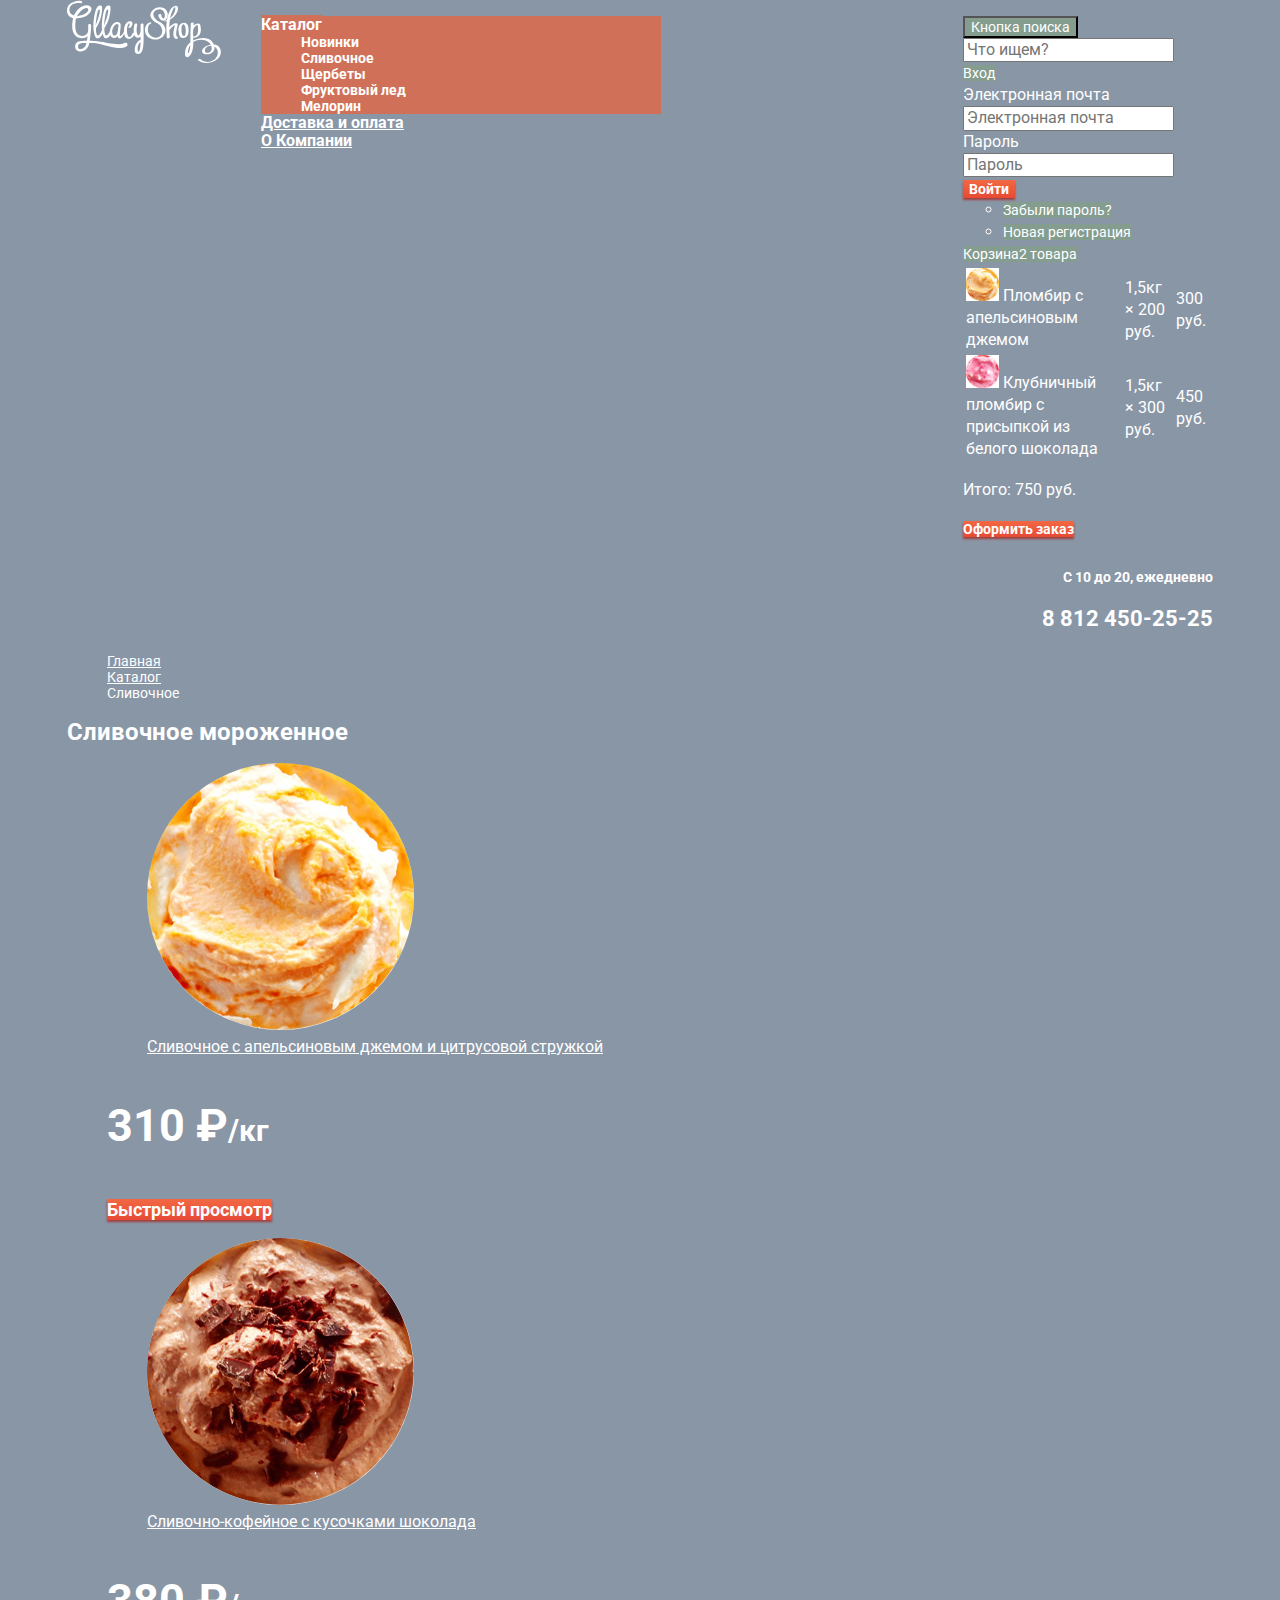
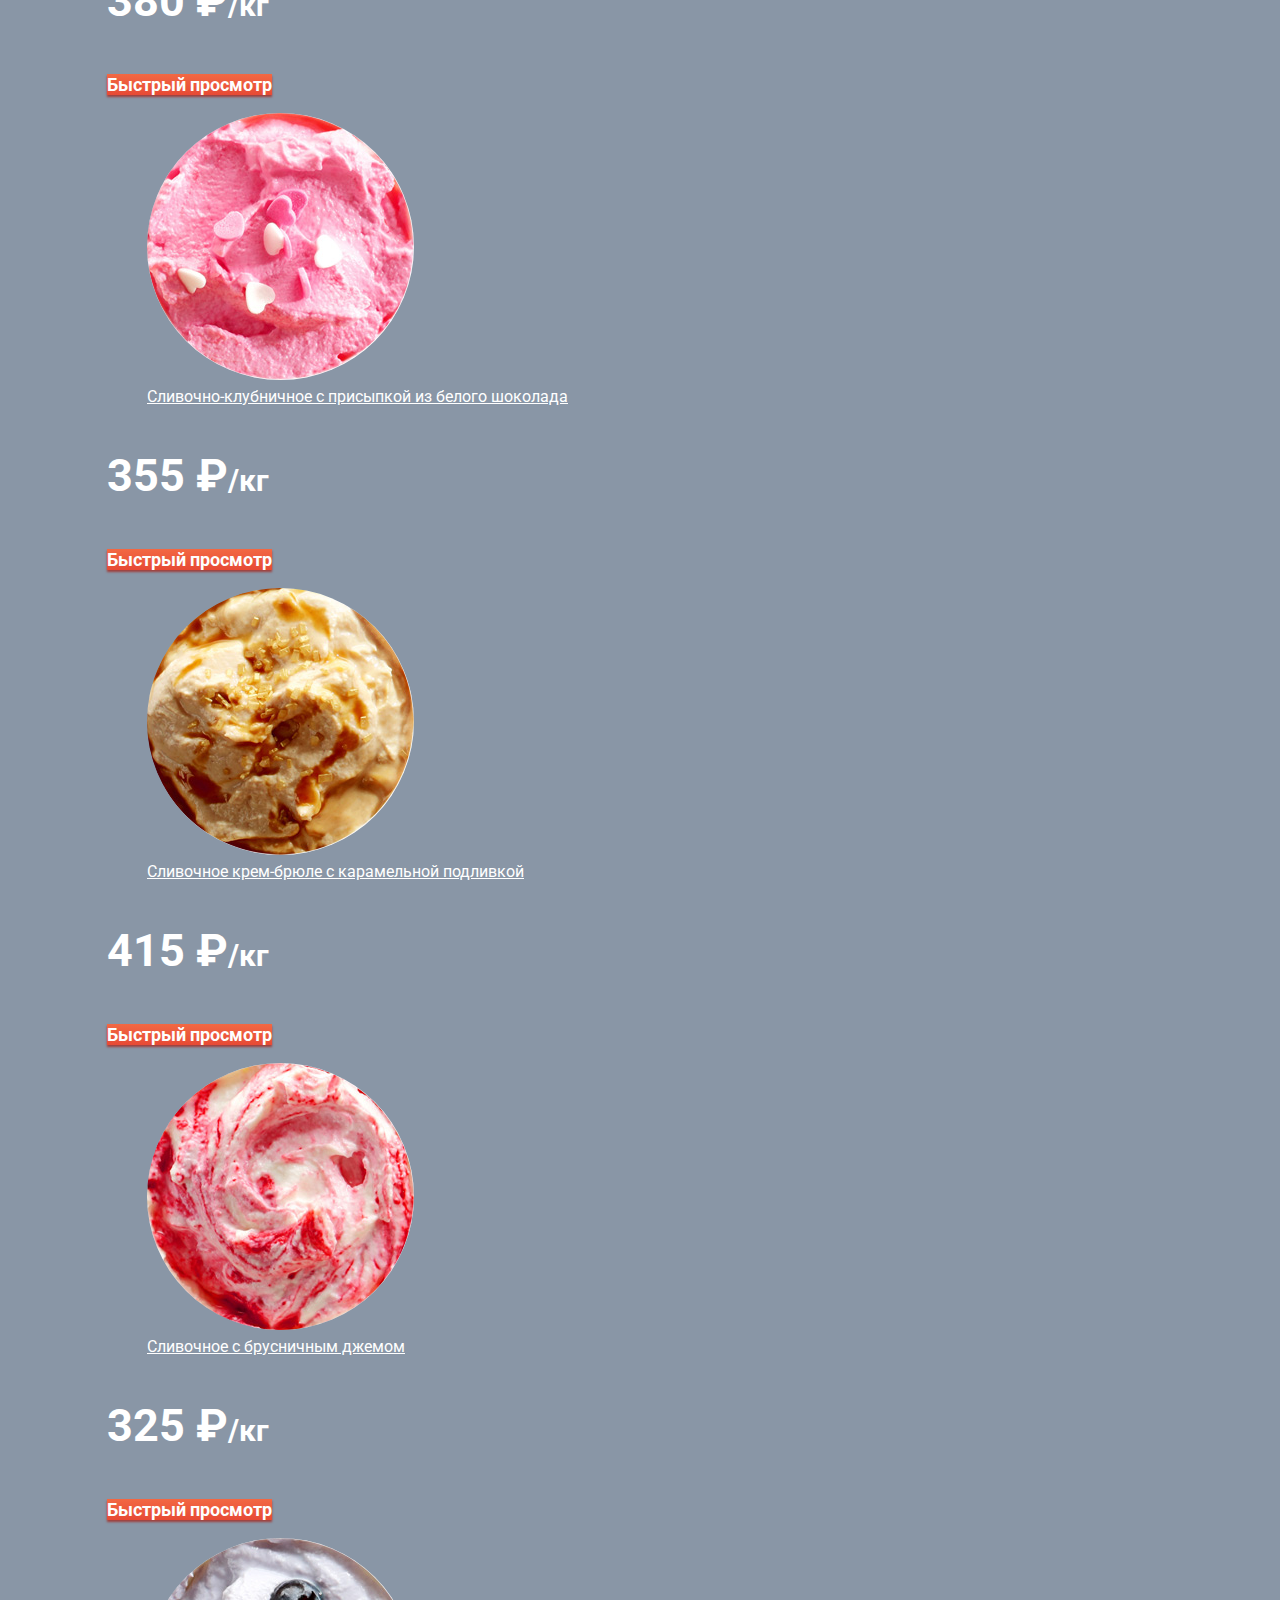
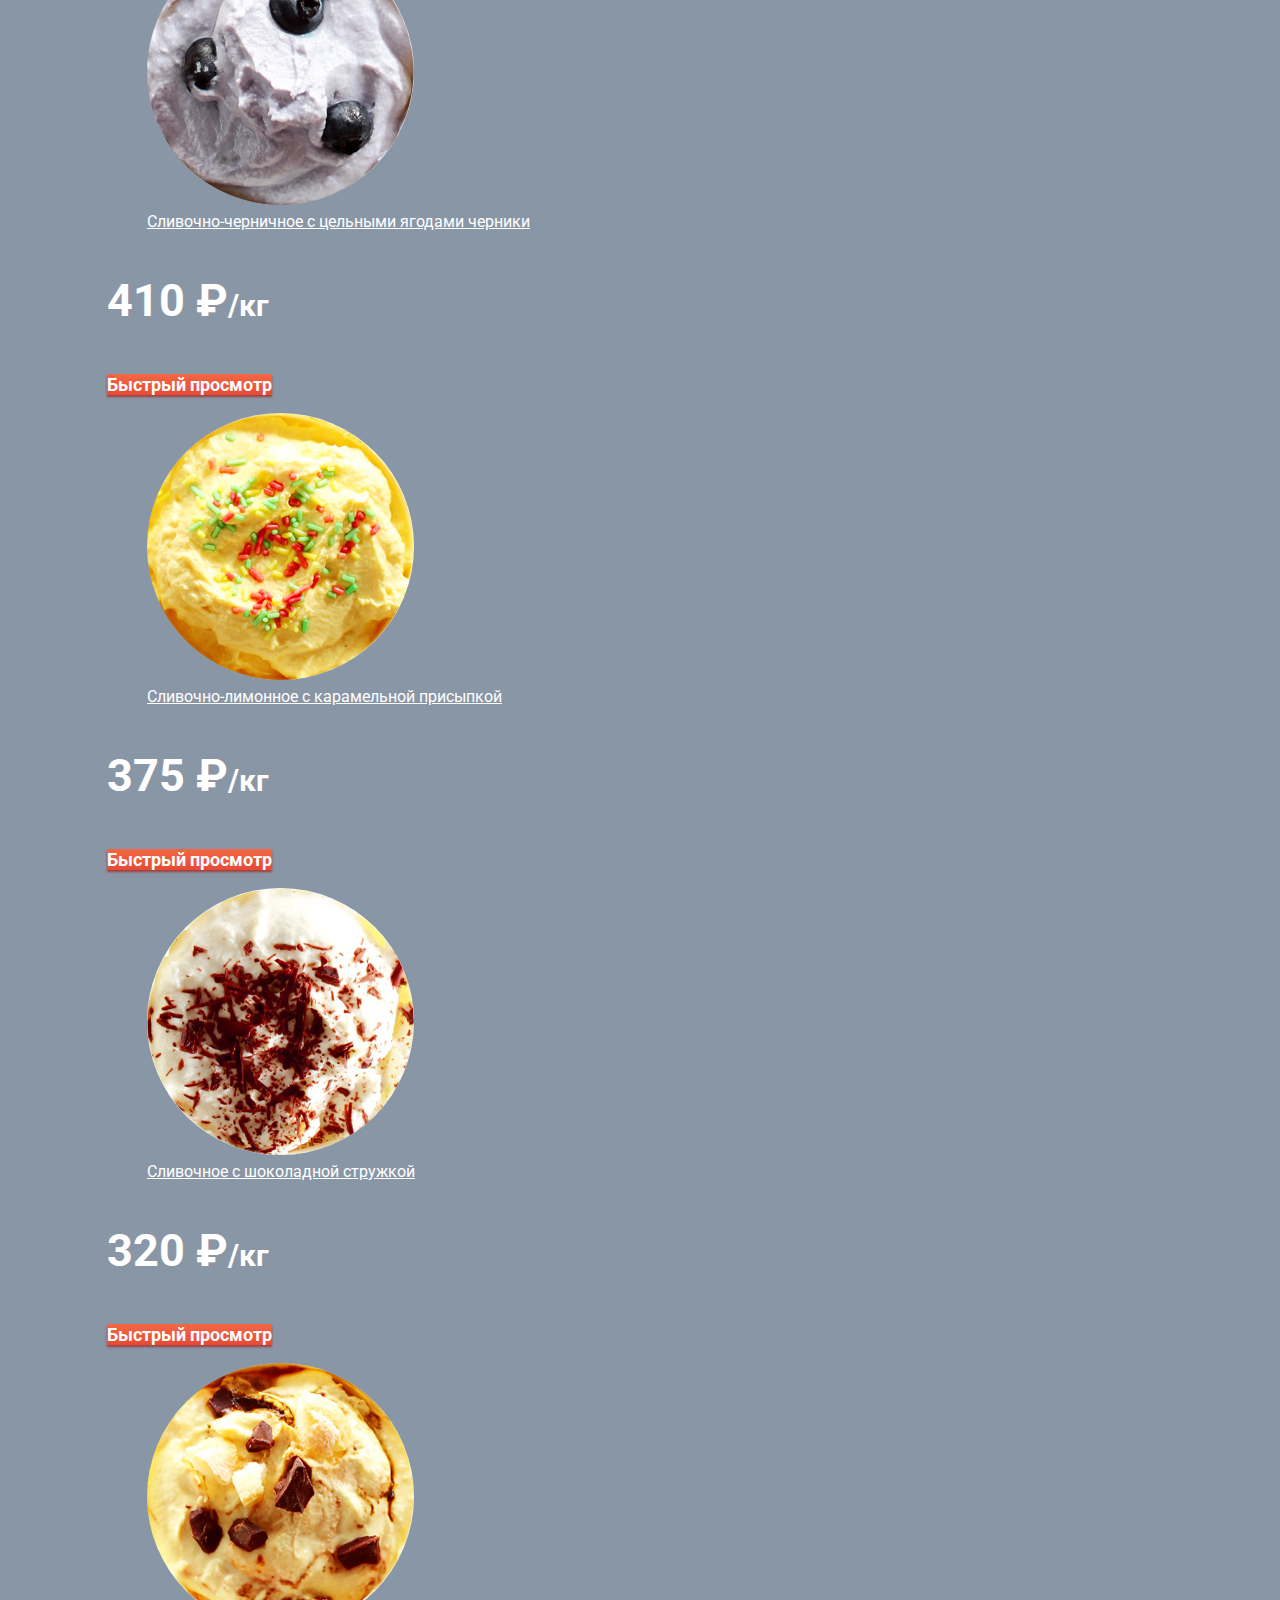
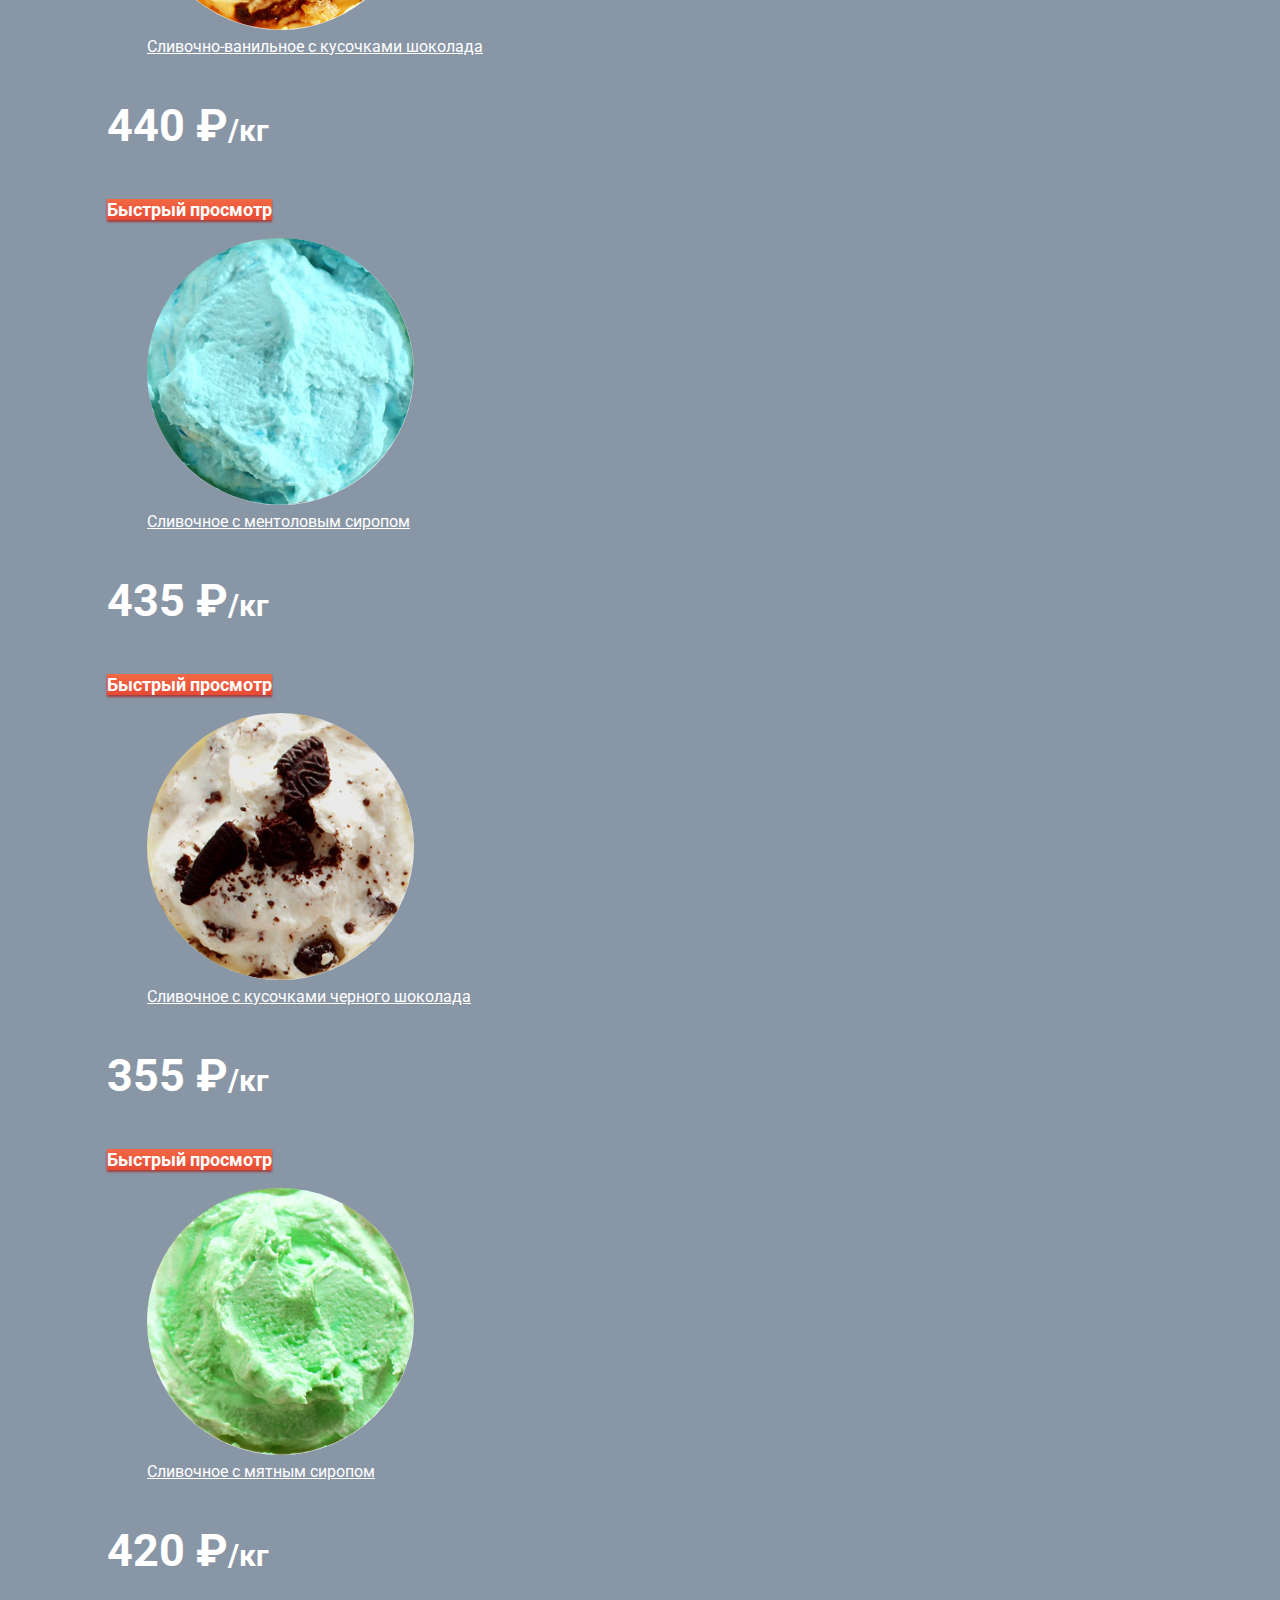
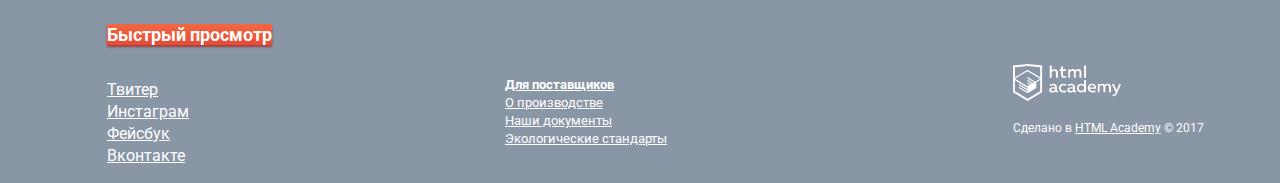
==== catalog.html @ ff0f7ac8 "Выполнена разметка основных блоков сетки" ====
﻿<!DOCTYPE html>
<html lang="ru">
	<head>
		<meta charset="utf-8">
		<title>HTML Academy: Глейси</title>
		<link href="https://fonts.googleapis.com/css?family=Roboto:400,500,700&display=swap&subset=cyrillic" rel="stylesheet">
		<link href="css/normolize.css" rel="stylesheet">
		<link href="css/style.css" rel="stylesheet">
	</head>
	<body>
		<header class="main-header container">
			<nav class="main-navigation">
				<a class="main-header-logo" href="index.html">
					<img src="img/gllacy.svg" width="154" height="64" alt="Логотип GllacyShop">
				</a>
				<ul class="site-navigation">
					<li class="page-focus"><a href="#">Каталог</a>
						<ul class="site-navigation-catalog">
							<li><a href="#">Новинки</a></li>
							<li class="site-navigation-item"><a href="#">Сливочное</a></li>
							<li class="site-navigation-item"><a href="#">Щербеты</a></li>
							<li class="site-navigation-item"><a href="#">Фруктовый лед</a></li>
							<li class="site-navigation-item"><a href="#">Мелорин</a></li>
						</ul>
					</li>
					<li><a href="#">Доставка и оплата</a></li>
					<li><a href="#">О Компании</a></li>
				</ul>
				<ul class="user-navigation">
					<li class="user-navigation-search">
						<button type="submit"><span class="visually-hidden">Кнопка поиска</span></button>
						<form class="user-search" action="https://echo.htmlacademy.ru" method="get">
							<input type="search" placeholder="Что ищем?">
						</form>
					</li>
					<li class="user-navigation-enter">
						<a class="login-link" href="#">Вход</a>
						<div class="login-user">
							<form class="login-form" action="https://echo.htmlacademy.ru" method="post">
								<div class="login-form-mail">
									<label class="visually-hidden" for="email-1">Электронная почта</label>
									<input id="email-1" type="email" name="login" placeholder="Электронная почта">
								</div>
								<div class="login-form-password">
									<label class="visually-hidden" for="password">Пароль</label>
									<input id="password" name="password" type="password" placeholder="Пароль">
								</div>
								<button class="button" type="submit">Войти</button>
								<ul class="registration">
									<li><a href="#">Забыли пароль?</a></li>
									<li><a href="#">Новая регистрация</a></li>
								</ul>
							</form>
						</div>
					</li>
					<li class="user-navigation-basket">
						<a href="#" class="basket-link"><span class="visually-hidden">Корзина</span>2 товара</a>
						<div class="ice-user-basket">	
							<table>
								<tr>
									<td><img src="img/ice-1.jpg" width="33" height="33" alt="Апельсиновый пломбир"> Пломбир с апельсиновым джемом</td>
									<td>1,5кг &times; 200 руб.</td>
									<td>300 руб.</td>
								</tr>
								<tr>
									<td><img src="img/ice-3.jpg" width="33" height="33" alt="Клубничный пломбир"> Клубничный пломбир с присыпкой из белого шоколада</td>
									<td>1,5кг &times; 300 руб.</td>
									<td>450 руб.</td>
								</tr>
							</table>
							<p>Итого: 750 руб.</p>
							<a class="button" href="#">Оформить заказ</a>
						</div>
					</li>
				</ul>
			</nav>
			<div class="site-information">
				<p class="site-information-timework">С 10 до 20, ежедневно</p>
				<p class="site-information-callnumber">8 812 450-25-25</p>
			</div>
		</header>
		<main class="container">
			<ul class="road-list">
				<li class="road-item"><a href="index.html">Главная</a></li>
				<li class="road-item"><a href="#">Каталог</a></li>
				<li>Сливочное</li>
			</ul>
			<h2>Сливочное мороженное</h2>
			<ul class="catalog-list">
				<li class="catalog-item">
					<div><figure>
						<img src="img/ice-1.jpg" width="267" height="267" alt="Оранжевое мороженное">
						<figcaption>Сливочное с апельсиновым джемом и цитрусовой стружкой</figcaption>
					</figure>
					<p>310 &#x20bd;<span>/кг</span></p>
					<a class="button" href="#">Быстрый просмотр</a></div>
				</li>
				<li class="catalog-item">
					<figure>
						<img src="img/ice-2.jpg" width="267" height="267" alt="Шоколадное мороженное">
						<figcaption>Сливочно-кофейное с кусочками шоколада</figcaption>
					</figure>
					<p>380 &#x20bd;<span>/кг</span></p>
					<a class="button" href="#">Быстрый просмотр</a>
				</li>
				<li class="catalog-item">
					<figure>
						<img src="img/ice-3.jpg" width="267" height="267" alt="Розовое с белыми сердечками">
						<figcaption>Сливочно-клубничное с присыпкой из белого шоколада</figcaption>
					</figure>
					<p>355 &#x20bd;<span>/кг</span></p>
					<a class="button" href="#">Быстрый просмотр</a>
				</li>
				<li class="catalog-item">
					<figure>
						<img src="img/ice-4.jpg" width="267" height="267" alt="Карамельное мороженное">
						<figcaption>Сливочное крем-брюле с карамельной подливкой</figcaption>
					</figure>
					<p>415 &#x20bd;<span>/кг</span></p>
					<a class="button" href="#">Быстрый просмотр</a>
				</li>
				<li class="catalog-item">
					<figure>
						<img src="img/ice-5.jpg" width="267" height="267" alt="Красно-белое мороженное">
						<figcaption>Сливочное с брусничным джемом</figcaption>
					</figure>
					<p>325 &#x20bd;<span>/кг</span></p>
					<a class="button" href="#">Быстрый просмотр</a>
				</li>
				<li class="catalog-item">
					<figure>
						<img src="img/ice-6.jpg" width="267" height="267" alt="Черничное мороженное">
						<figcaption>Сливочно-черничное с цельными ягодами черники</figcaption>
					</figure>
					<p>410 &#x20bd;<span>/кг</span></p>
					<a class="button" href="#">Быстрый просмотр</a>
				</li>
				<li class="catalog-item">
					<figure>
						<img src="img/ice-7.jpg" width="267" height="267" alt="Желтое мороженное с присыпкой">
						<figcaption>Сливочно-лимонное с карамельной присыпкой</figcaption>
					</figure>
					<p>375 &#x20bd;<span>/кг</span></p>
					<a class="button" href="#">Быстрый просмотр</a>
				</li>
				<li class="catalog-item">
					<figure>
						<img src="img/ice-8.jpg" width="267" height="267" alt="Белое мороженное с шоколадом">
						<figcaption>Сливочное с шоколадной стружкой</figcaption>
					</figure>
					<p>320 &#x20bd;<span>/кг</span></p>
					<a class="button" href="#">Быстрый просмотр</a>
				</li>
				<li class="catalog-item">
					<figure>
						<img src="img/ice-9.jpg" width="267" height="267" alt="Кремовое мороженное с кусочками шоколада">
						<figcaption>Сливочно-ванильное с кусочками шоколада</figcaption>
					</figure>
					<p>440 &#x20bd;<span>/кг</span></p>
					<a class="button">Быстрый просмотр</a>
				</li>
				<li class="catalog-item" href="#">
					<figure>
						<img src="img/ice-10.jpg" width="267" height="267" alt="Голубое мороженное">
						<figcaption>Сливочное с ментоловым сиропом</figcaption>
					</figure>
					<p>435 &#x20bd;<span>/кг</span></p>
					<a class="button">Быстрый просмотр</a>
				</li>
				<li class="catalog-item" href="#">
					<figure>
						<img src="img/ice-11.jpg" width="267" height="267" alt="Белое мороженное с кусочками шоколада">
						<figcaption>Сливочное с кусочками черного шоколада</figcaption>
					</figure>
					<p>355 &#x20bd;<span>/кг</span></p>
					<a class="button">Быстрый просмотр</a>
				</li>
				<li class="catalog-item" href="#">
					<figure>
						<img src="img/ice-12.jpg" width="267" height="267" alt="Зеленое мороженное">
						<figcaption>Сливочное с мятным сиропом</figcaption>
					</figure>
					<p>420 &#x20bd;<span>/кг</span></p>
					<a class="button" href="#">Быстрый просмотр</a>
				</li>
			</ul>
		</main>
		<footer class="main-footer container">
			<div class="network-social">
				<ul  class="footer-social">
					<li><a class="social-button" href="#">Твитер</a></li>
					<li><a class="social-button" href="#">Инстаграм</a></li>
					<li><a class="social-button" href="#">Фейсбук</a></li>
					<li><a class="social-button" href="#">Вконтакте</a></li>
				</ul>
			</div>
			<div class="network-information">
				<ul class="footer-list">
					<li class="footer-item"><a href="#">Для поставщиков</a></li>
					<li class="footer-item"><a href="#">О производстве</a></li>
					<li class="footer-item"><a href="#">Наши документы</a></li>
					<li class="footer-item"><a href="#">Экологические стандарты</a></li> 
				</ul>
			</div>
			<div class="footer-copyright">
				<a href="https://htmlacademy.ru/intensive/htmlcss">
					<img src="img/logo-htmlacademy-small.svg" width="108" height="39" alt="Логотип HTML Academy">
				</a>
				<p>Сделано в <a href="https://htmlacademy.ru/intensive/htmlcss">HTML Academy</a> &copy; 2017</p>
			</div>
		</footer>
	</body>
</html>
---- css/normolize.css ----
﻿/*! normalize.css v8.0.1 | MIT License | github.com/necolas/normalize.css */

/* Document
   ========================================================================== */

/**
 * 1. Correct the line height in all browsers.
 * 2. Prevent adjustments of font size after orientation changes in iOS.
 */

html {
  line-height: 1.15; /* 1 */
  -webkit-text-size-adjust: 100%; /* 2 */
}

/* Sections
   ========================================================================== */

/**
 * Remove the margin in all browsers.
 */

body {
  margin: 0;
}

/**
 * Render the `main` element consistently in IE.
 */

main {
  display: block;
}

/**
 * Correct the font size and margin on `h1` elements within `section` and
 * `article` contexts in Chrome, Firefox, and Safari.
 */

h1 {
  font-size: 2em;
  margin: 0.67em 0;
}

/* Grouping content
   ========================================================================== */

/**
 * 1. Add the correct box sizing in Firefox.
 * 2. Show the overflow in Edge and IE.
 */

hr {
  box-sizing: content-box; /* 1 */
  height: 0; /* 1 */
  overflow: visible; /* 2 */
}

/**
 * 1. Correct the inheritance and scaling of font size in all browsers.
 * 2. Correct the odd `em` font sizing in all browsers.
 */

pre {
  font-family: monospace, monospace; /* 1 */
  font-size: 1em; /* 2 */
}

/* Text-level semantics
   ========================================================================== */

/**
 * Remove the gray background on active links in IE 10.
 */

a {
  background-color: transparent;
}

/**
 * 1. Remove the bottom border in Chrome 57-
 * 2. Add the correct text decoration in Chrome, Edge, IE, Opera, and Safari.
 */

abbr[title] {
  border-bottom: none; /* 1 */
  text-decoration: underline; /* 2 */
  text-decoration: underline dotted; /* 2 */
}

/**
 * Add the correct font weight in Chrome, Edge, and Safari.
 */

b,
strong {
  font-weight: bolder;
}

/**
 * 1. Correct the inheritance and scaling of font size in all browsers.
 * 2. Correct the odd `em` font sizing in all browsers.
 */

code,
kbd,
samp {
  font-family: monospace, monospace; /* 1 */
  font-size: 1em; /* 2 */
}

/**
 * Add the correct font size in all browsers.
 */

small {
  font-size: 80%;
}

/**
 * Prevent `sub` and `sup` elements from affecting the line height in
 * all browsers.
 */

sub,
sup {
  font-size: 75%;
  line-height: 0;
  position: relative;
  vertical-align: baseline;
}

sub {
  bottom: -0.25em;
}

sup {
  top: -0.5em;
}

/* Embedded content
   ========================================================================== */

/**
 * Remove the border on images inside links in IE 10.
 */

img {
  border-style: none;
}

/* Forms
   ========================================================================== */

/**
 * 1. Change the font styles in all browsers.
 * 2. Remove the margin in Firefox and Safari.
 */

button,
input,
optgroup,
select,
textarea {
  font-family: inherit; /* 1 */
  font-size: 100%; /* 1 */
  line-height: 1.15; /* 1 */
  margin: 0; /* 2 */
}

/**
 * Show the overflow in IE.
 * 1. Show the overflow in Edge.
 */

button,
input { /* 1 */
  overflow: visible;
}

/**
 * Remove the inheritance of text transform in Edge, Firefox, and IE.
 * 1. Remove the inheritance of text transform in Firefox.
 */

button,
select { /* 1 */
  text-transform: none;
}

/**
 * Correct the inability to style clickable types in iOS and Safari.
 */

button,
[type="button"],
[type="reset"],
[type="submit"] {
  -webkit-appearance: button;
}

/**
 * Remove the inner border and padding in Firefox.
 */

button::-moz-focus-inner,
[type="button"]::-moz-focus-inner,
[type="reset"]::-moz-focus-inner,
[type="submit"]::-moz-focus-inner {
  border-style: none;
  padding: 0;
}

/**
 * Restore the focus styles unset by the previous rule.
 */

button:-moz-focusring,
[type="button"]:-moz-focusring,
[type="reset"]:-moz-focusring,
[type="submit"]:-moz-focusring {
  outline: 1px dotted ButtonText;
}

/**
 * Correct the padding in Firefox.
 */

fieldset {
  padding: 0.35em 0.75em 0.625em;
}

/**
 * 1. Correct the text wrapping in Edge and IE.
 * 2. Correct the color inheritance from `fieldset` elements in IE.
 * 3. Remove the padding so developers are not caught out when they zero out
 *    `fieldset` elements in all browsers.
 */

legend {
  box-sizing: border-box; /* 1 */
  color: inherit; /* 2 */
  display: table; /* 1 */
  max-width: 100%; /* 1 */
  padding: 0; /* 3 */
  white-space: normal; /* 1 */
}

/**
 * Add the correct vertical alignment in Chrome, Firefox, and Opera.
 */

progress {
  vertical-align: baseline;
}

/**
 * Remove the default vertical scrollbar in IE 10+.
 */

textarea {
  overflow: auto;
}

/**
 * 1. Add the correct box sizing in IE 10.
 * 2. Remove the padding in IE 10.
 */

[type="checkbox"],
[type="radio"] {
  box-sizing: border-box; /* 1 */
  padding: 0; /* 2 */
}

/**
 * Correct the cursor style of increment and decrement buttons in Chrome.
 */

[type="number"]::-webkit-inner-spin-button,
[type="number"]::-webkit-outer-spin-button {
  height: auto;
}

/**
 * 1. Correct the odd appearance in Chrome and Safari.
 * 2. Correct the outline style in Safari.
 */

[type="search"] {
  -webkit-appearance: textfield; /* 1 */
  outline-offset: -2px; /* 2 */
}

/**
 * Remove the inner padding in Chrome and Safari on macOS.
 */

[type="search"]::-webkit-search-decoration {
  -webkit-appearance: none;
}

/**
 * 1. Correct the inability to style clickable types in iOS and Safari.
 * 2. Change font properties to `inherit` in Safari.
 */

::-webkit-file-upload-button {
  -webkit-appearance: button; /* 1 */
  font: inherit; /* 2 */
}

/* Interactive
   ========================================================================== */

/*
 * Add the correct display in Edge, IE 10+, and Firefox.
 */

details {
  display: block;
}

/*
 * Add the correct display in all browsers.
 */

summary {
  display: list-item;
}

/* Misc
   ========================================================================== */

/**
 * Add the correct display in IE 10+.
 */

template {
  display: none;
}

/**
 * Add the correct display in IE 10.
 */

[hidden] {
  display: none;
}
---- css/style.css ----
body {
	margin: 0;
	padding: 0;
	
	font-family: "Roboto", Arial, sans-serif;
	font-size: 16px;
	line-height: 22px;
	font-weight: regular;
	color: #fff;
	
	background-color: #8996a6;
}

.container {
	width: 1146px;
	margin: 0 auto;
	padding: 0 27px;
}

.main-navigation {
	display: flex;
}

.site-navigation {
	width: 400px;
	margin-right: auto;
	
	font-size: 16px;
	line-height: 18px;
	font-weight: bold;
	color: #fff;
}

.user-navigation {
	width: 250px;
}

.page-focus {
	color: #fff;
	
	background-color: #d07058;
}

.site-navigation a:hover,
.site-navigation a:focus {
	color: #323232;
	
	background-color: #f7f6f3;
}

.user-navigation a,
.user-navigation button {
	font-size: 14px;
	line-height: 16px;
	font-weight: medium;
	color: #fff;
	text-decoration: none;
	
	background-color: #849d8f;
}

.user-navigation a:hover,
.user-navigation button:hover,
.user-navigation a:focus,
.user-navigation button:focus {
	color: #323232;
	
	background-color: #f8f7f4;
}

.site-navigation,
.user-navigation,
.road-list,
.catalog-list {
	list-style: none;
}

.site-navigation a,
.user-navigation a,
.road-list a {
	color: #fff;
}

.site-navigation-catalog {
	list-style: none;
	
	font-size: 14px;
	line-height: 16px;
	color: #323232;
}

.site-navigation-catalog a{
	color: #323232;
}

.page-focus a {
	color: #fff;
	text-decoration: none;
	
	background-color: #d07058;
}

.site-information {
	text-align: right;
	
	font-size: 14px;
	line-height: 16px;
	font-weight: bold;
	color: #fff;
}

.site-information-callnumber {
	font-size: 22px;
	line-height: 24px;
}

.features {
	font-size: 16px;
	line-height: 22px;
	color: #323232;
	
	background-image: url("../img/wafer.jpg");
	background-repeat: no-repeat;
}

.features p {
	font-size: 24px;
	line-height: 30px;
	font-weight: medium;
}

.features .features-list {
	list-style: none;
}

.blog-and-form {
	display: flex;
}

.blog {
	width: 560px;
	margin-right: auto;
	
	background-image: url("../img/news.jpg");
	background-repeat: no-repeat;
}

.blog p {
	font-size: 16px;
	line-height: 22px;
	font-weight: medium;
	color: #323232;
}

.blog a {
	font-size: 24px;
	line-height: 30px;
	font-weight: bold;
	color: #323232;
	text-decoration: underline;
}

.blog a:hover,
.blog a:focus,
.blog a:active {
	color: #e84d37;
}

.subscription {
	width: 560px;
	
	background-image: url("../img/form.svg");
	background-repeat: no-repeat;
}

.subscription-back {
	font-size: 16px;
	line-height: 22px;
	color: #5a5a5a;
	
	background-color: #f8f7f4;
}

.subscription-form input {
	font-size: 16px;
	line-height: 24px;
	color: #999999;
	
	background-color: rgba(178, 178, 178, 0,52);
}

.road-list {
	font-size: 14px;
	line-height: 16px;
}

.catalog-item {
	font-size: 16px;
	line-height: 22px;
	font-weight: medium;
	color: #fff;
}

.catalog-item img {
	border-radius: 50%;
}

.catalog-item figcaption {
	text-decoration: underline;
}

.catalog-item p {
	font-size: 45px;
	line-height: 45px;
	font-weight: bold;
}

.catalog-item span {
	font-size: 30px;
}

.catalog-item a {
	text-decoration: none;
}

.button {
	font-size: 18px;
	line-height: 24px;
	font-weight: bold;
	text-align: center;
	color: #fefefe;
	vertical-align: middle;
	
	background: #e74a35 linear-gradient(to top, #e74a35, #f26843);
	box-shadow: 0 2px 2px 0 rgba(172, 16, 0, 0.64);
	border: none;
}

.button:hover,
.button:focus,
.login-user .button:hover,
.login-user .button:focus,
.ice-user-basket .button:hover,
.ice-user-basket .button:focus {
	outline: none;
	
	color: #fff;
	
	background-image: linear-gradient(to top, #e74a35, #f26843),
	linear-gradient(to bottom, rgba(255, 255, 255, 0.2), rgba(255, 255, 255, 0.2));
	box-shadow: 0 2px 2px 0 #ac1000;
}

.button:active,
.login-user .button:active,
.ice-user-basket .button:active {
	color: #fff;
	
	background-image: linear-gradient(to bottom, #e74a35, #f26843), 
	linear-gradient(to bottom, rgba(0, 0, 0, 0.07), rgba(0, 0, 0, 0.07));
	box-shadow: inset 0 2px 2px #942718;
}

.main-footer {
	display: flex;
	justify-content: space-between;
	
	margin-top: 10px;
}

.main-footer a {
	color: #fff;
}

.network-social {
	width: 200px;
}

.network-information {
	width: 350px;
}

.footer-social,
.footer-list {
	list-style: none;
}

.footer-list {
	font-size: 13px;
	line-height: 18px;
	color: #fff;
}

.footer-list li:first-child {
	font-weight: bold;
}

.footer-copyright {
	width: 200px;
	
	font-size: 12px;
	line-height: 18px;
	color: #fefefe;
}

.footer-copyright a {
	color: #fefefe;
	
	text-decoration: underline;
}

.road-list a:hover,
.road-list a:focus,
.road-list a:active,
.main-footer a:hover,
.main-footer a:focus,
.main-footer a:active {
	color: #ffbc9e;
}
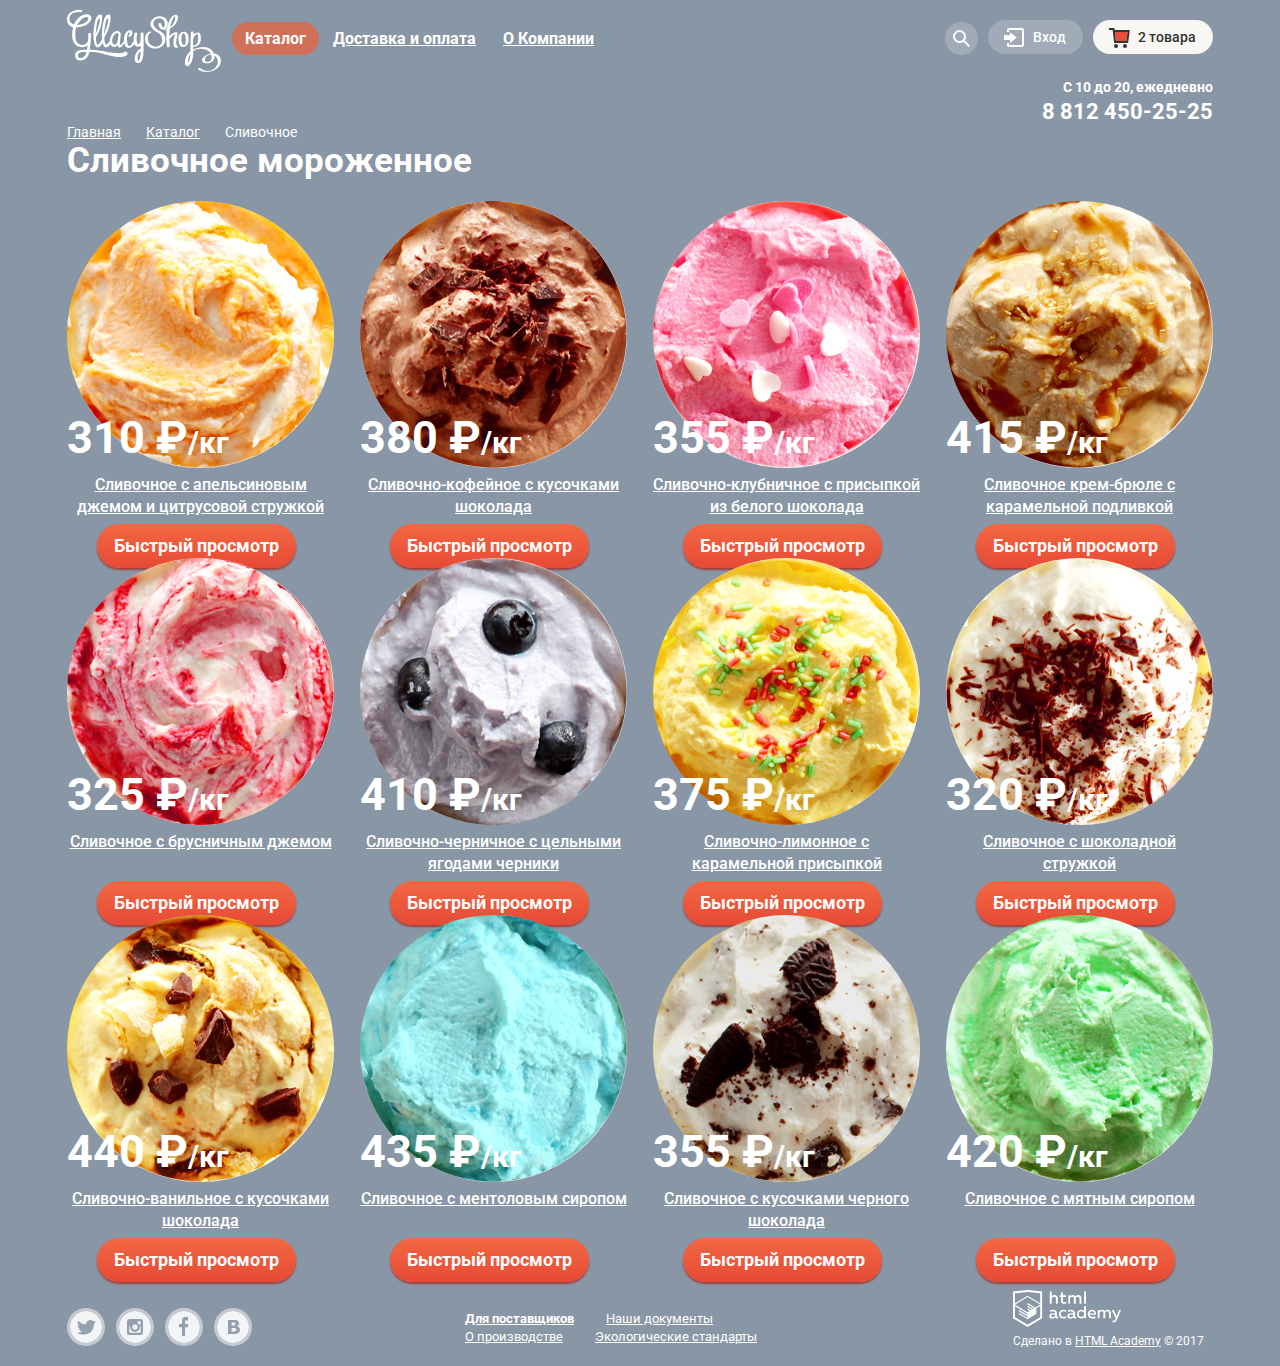
==== commit 634d2b1f: "Детализация блоков сайта" ====
--- a/catalog.html
+++ b/catalog.html
@@ -14,17 +14,17 @@
 					<img src="img/gllacy.svg" width="154" height="64" alt="Логотип GllacyShop">
 				</a>
 				<ul class="site-navigation">
-					<li class="page-focus"><a href="#">Каталог</a>
+					<li class="catalog-popap navigation-background page-focus"><a href="#">Каталог</a>
 						<ul class="site-navigation-catalog">
-							<li><a href="#">Новинки</a></li>
-							<li class="site-navigation-item"><a href="#">Сливочное</a></li>
-							<li class="site-navigation-item"><a href="#">Щербеты</a></li>
-							<li class="site-navigation-item"><a href="#">Фруктовый лед</a></li>
-							<li class="site-navigation-item"><a href="#">Мелорин</a></li>
+							<li class="site-navigation-item"><a href="#">Новинки</a></li>
+							<li class="site-navigation-online"><a href="#">Сливочное</a></li>
+							<li><a href="#">Щербеты</a></li>
+							<li><a href="#">Фруктовый лед</a></li>
+							<li><a href="#">Мелорин</a></li>
 						</ul>
 					</li>
-					<li><a href="#">Доставка и оплата</a></li>
-					<li><a href="#">О Компании</a></li>
+					<li class="navigation-background"><a href="#">Доставка и оплата</a></li>
+					<li class="navigation-background"><a href="#">О Компании</a></li>
 				</ul>
 				<ul class="user-navigation">
 					<li class="user-navigation-search">
@@ -45,31 +45,37 @@
 									<label class="visually-hidden" for="password">Пароль</label>
 									<input id="password" name="password" type="password" placeholder="Пароль">
 								</div>
-								<button class="button" type="submit">Войти</button>
-								<ul class="registration">
-									<li><a href="#">Забыли пароль?</a></li>
-									<li><a href="#">Новая регистрация</a></li>
-								</ul>
+								<div class="enter-and-registration">
+									<button class="button" type="submit">Войти</button>
+									<ul class="registration">
+										<li><a href="#">Забыли пароль?</a></li>
+										<li><a href="#">Новая регистрация</a></li>
+									</ul>
+								</div>
 							</form>
 						</div>
 					</li>
 					<li class="user-navigation-basket">
-						<a href="#" class="basket-link"><span class="visually-hidden">Корзина</span>2 товара</a>
+						<a href="#" class="basket-link-full"><span class="visually-hidden">Корзина</span>2 товара</a>
 						<div class="ice-user-basket">	
-							<table>
+							<table class="basket-of-ice">
 								<tr>
-									<td><img src="img/ice-1.jpg" width="33" height="33" alt="Апельсиновый пломбир"> Пломбир с апельсиновым джемом</td>
-									<td>1,5кг &times; 200 руб.</td>
+									<td><img src="img/ice-1.jpg" width="33" height="33" alt="Апельсиновый пломбир"></td>
+									<td>Пломбир с апельсиновым джемом</td>
+									<td>1,5кг &times; <span>200 руб.<span></td>
 									<td>300 руб.</td>
 								</tr>
 								<tr>
-									<td><img src="img/ice-3.jpg" width="33" height="33" alt="Клубничный пломбир"> Клубничный пломбир с присыпкой из белого шоколада</td>
-									<td>1,5кг &times; 300 руб.</td>
-									<td>450 руб.</td>
+									<td><img src="img/ice-3.jpg" width="33" height="33" alt="Клубничный пломбир"></td>
+									<td class="basket-of-ice-line">Клубничный пломбир с присыпкой из белого шоколада</td>
+									<td class="basket-of-ice-line">1,5кг &times; <span>300 руб.<span></td>
+									<td class="basket-of-ice-line">450 руб.</td>
 								</tr>
 							</table>
-							<p>Итого: 750 руб.</p>
-							<a class="button" href="#">Оформить заказ</a>
+							<div class="price-and-buy">
+								<p>Итого: 750 руб.</p>
+								<a class="button" href="#">Оформить заказ</a>
+							</div>
 						</div>
 					</li>
 				</ul>
@@ -85,15 +91,17 @@
 				<li class="road-item"><a href="#">Каталог</a></li>
 				<li>Сливочное</li>
 			</ul>
-			<h2>Сливочное мороженное</h2>
+			<h2 class="catalog-name">Сливочное мороженное</h2>
 			<ul class="catalog-list">
 				<li class="catalog-item">
-					<div><figure>
-						<img src="img/ice-1.jpg" width="267" height="267" alt="Оранжевое мороженное">
-						<figcaption>Сливочное с апельсиновым джемом и цитрусовой стружкой</figcaption>
-					</figure>
-					<p>310 &#x20bd;<span>/кг</span></p>
-					<a class="button" href="#">Быстрый просмотр</a></div>
+					<div>
+						<figure>
+							<img src="img/ice-1.jpg" width="267" height="267" alt="Оранжевое мороженное">
+							<figcaption>Сливочное с апельсиновым джемом и цитрусовой стружкой</figcaption>
+						</figure>
+						<p>310 &#x20bd;<span>/кг</span></p>
+						<a class="button" href="#">Быстрый просмотр</a>
+					</div>
 				</li>
 				<li class="catalog-item">
 					<figure>
@@ -188,17 +196,17 @@
 		<footer class="main-footer container">
 			<div class="network-social">
 				<ul  class="footer-social">
-					<li><a class="social-button" href="#">Твитер</a></li>
-					<li><a class="social-button" href="#">Инстаграм</a></li>
-					<li><a class="social-button" href="#">Фейсбук</a></li>
-					<li><a class="social-button" href="#">Вконтакте</a></li>
+					<li><div class="social-btn"></div><a class="social-button tw-btn" href="#">Твитер</a></li>
+					<li><div class="social-btn"></div><a class="social-button inst-btn" href="#">Инстаграм</a></li>
+					<li><div class="social-btn"></div><a class="social-button face-btn" href="#">Фейсбук</a></li>
+					<li><div class="social-btn"></div><a class="social-button vk-btn" href="#">Вконтакте</a></li>
 				</ul>
 			</div>
 			<div class="network-information">
 				<ul class="footer-list">
 					<li class="footer-item"><a href="#">Для поставщиков</a></li>
+					<li class="footer-item"><a href="#">Наши документы</a></li>
 					<li class="footer-item"><a href="#">О производстве</a></li>
-					<li class="footer-item"><a href="#">Наши документы</a></li>
 					<li class="footer-item"><a href="#">Экологические стандарты</a></li> 
 				</ul>
 			</div>
--- a/css/style.css
+++ b/css/style.css
@@ -5,10 +5,33 @@
 	font-family: "Roboto", Arial, sans-serif;
 	font-size: 16px;
 	line-height: 22px;
-	font-weight: regular;
+	font-weight: 400;
 	color: #fff;
 	
 	background-color: #8996a6;
+}
+
+img {
+	max-width: 100%;
+	height: auto;
+}
+
+.visually-hidden:not(:focus):not(:active),
+input[type="checkbox"].visually-hidden,
+input[type="radio"].visually-hidden {
+  position: absolute;
+
+  width: 1px;
+  height: 1px;
+  margin: -1px;
+  border: 0;
+  padding: 0;
+
+  white-space: nowrap;
+
+  clip-path: inset(100%);
+  clip: rect(0 0 0 0);
+  overflow: hidden;
 }
 
 .container {
@@ -21,51 +44,9 @@
 	display: flex;
 }
 
-.site-navigation {
-	width: 400px;
-	margin-right: auto;
-	
-	font-size: 16px;
-	line-height: 18px;
-	font-weight: bold;
-	color: #fff;
-}
-
-.user-navigation {
-	width: 250px;
-}
-
-.page-focus {
-	color: #fff;
-	
-	background-color: #d07058;
-}
-
-.site-navigation a:hover,
-.site-navigation a:focus {
-	color: #323232;
-	
-	background-color: #f7f6f3;
-}
-
-.user-navigation a,
-.user-navigation button {
-	font-size: 14px;
-	line-height: 16px;
-	font-weight: medium;
-	color: #fff;
-	text-decoration: none;
-	
-	background-color: #849d8f;
-}
-
-.user-navigation a:hover,
-.user-navigation button:hover,
-.user-navigation a:focus,
-.user-navigation button:focus {
-	color: #323232;
-	
-	background-color: #f8f7f4;
+.main-navigation img{
+	margin-top: 9px;
+	margin-right: 11px;
 }
 
 .site-navigation,
@@ -75,29 +56,449 @@
 	list-style: none;
 }
 
-.site-navigation a,
-.user-navigation a,
 .road-list a {
 	color: #fff;
 }
 
+.site-navigation {
+	display: flex;
+	flex-wrap: wrap;
+	margin: 0;
+	padding: 0;
+	
+	width: 400px;
+	margin-right: auto;
+	
+	font-size: 16px;
+	line-height: 18px;
+	font-weight: bold;
+	color: #fff;
+}
+
+.site-navigation > li {
+	position: relative;
+	margin: 0;
+	margin-right: 1px;
+	padding: 0;
+	margin-top: 30px;
+}
+
+.navigation-background > a {
+	padding: 7px 13px;
+	
+	color: #fff;
+}
+
+.navigation-background > a:hover,
+.navigation-background > a:focus {
+	color: #323232;
+	text-decoration: none;
+
+	border-radius: 25px;	
+	background-color: #f7f6f3;
+
+}
+
+.navigation-background > a:active {
+	color: #323232;
+	text-decoration: none;
+	
+	border-radius: 25px;
+	box-shadow: inset 0 2px 1px 0 #696969;
+	background-color: #f7f6f3;
+}
+
 .site-navigation-catalog {
+	display: none;
+	position: absolute;
+	left: -8px;
+	top: 30px;
+	width: 143px;
 	list-style: none;
+	margin: 0;
+	padding: 0;
 	
 	font-size: 14px;
 	line-height: 16px;
+	font-weight: 400;
+
+	box-shadow: 0 20px 20px 0 rgba(0, 0, 0, 0.4);
+	background-color: #f8f7f4;
+	border-radius: 5px;
+	z-index: 10;
+}
+
+.catalog-popap:hover .site-navigation-catalog {
+	display: block;
+}
+
+.site-navigation-catalog li {
+	margin: 0;
+	padding: 0;
+}
+
+.site-navigation-catalog li:first-child {
+	font-weight: bold;
+}
+
+.site-navigation-catalog li:hover,
+.site-navigation-catalog li:focus {
+	background-color: #fbded7;
+}
+
+.site-navigation-catalog li:active {
+	background-color: #f6b5a5;
+}
+
+.site-navigation-catalog a {
+	display: block;
+	margin: 0 9px 0 6px;
+	padding: 0;
+	padding-top: 8px;
+	padding-bottom: 10px;
+	padding-left: 15px;
+	
+	color: #323232;	
+	text-decoration: none;
+}
+
+.site-navigation-item a {
+	padding-top: 11px;
+	padding-bottom: 11px;
+	
+	border-bottom: 1px solid #323232;
+}
+
+.site-navigation-online {
+	background-color: #d07058;
+}
+
+.page-focus > a {
+	color: #fff;
+	text-decoration: none;
+	
+	background-color: #d07058;
+	border-radius: 25px;
+}
+
+.user-navigation {
+	display: flex;
+	flex-wrap: wrap;
+	justify-content: flex-end;
+	width: 340px;
+	margin: 0;
+	padding: 0;
+}
+
+.user-navigation > li {
+	margin: 0;
+	padding: 0;
+	margin-top: 26px;
+	margin-left: 10px;
+}
+
+.user-navigation .user-navigation-search {
+	position: relative;
+	margin-top: 22px;
+}
+
+.user-navigation-search button {
+	width: 33px;
+	height: 33px;
+	
+	border: none;
+	
+	background-color: rgba(255, 255, 255, 0.2);	
+	background-image: url("../img/loupe.svg");
+	background-repeat: no-repeat;
+	background-position: 50%;
+	border-radius: 50%;
+}
+
+.user-navigation-search button:hover,
+.user-navigation-search button:focus,
+.user-navigation-search button:active {
+	background-color: #f8f7f4;
+	background-image: url("../img/loupe-black.png");
+	background-repeat: no-repeat;
+	background-position: 50%;
+	
+}
+
+.user-search {
+	display: none;
+	position: absolute;
+	top: 37px;
+	right: -16px;
+	
+	padding: 20px 15px;
+	border: none;
+	border-radius: 5px;
+	
+	box-shadow: 0 20px 20px 0 rgba(0, 0, 0, 0.4);
+	background-color: #f8f7f4;
+	z-index: 10;
+}
+
+.user-navigation-search:hover .user-search,
+.user-navigation-search:focus .user-search,
+.user-navigation-search:active .user-search {
+	display: block;
+}
+
+.user-search input {
+	min-width: 311px;
+	min-height: 44px;
+	padding-left: 15px;
+	vertical-align: middle;
+	border: 1px solid #d3d3d2;
+	border-radius: 5px;
+	
+	background-color: #fff;
+}
+
+.user-navigation-enter > a,
+.user-navigation-basket > a {
+	margin: 0;
+	padding: 9px 17px 9px 45px;
+	
+	font-size: 14px;
+	line-height: 16px;
+	font-weight: 500;
+	color: #fff;
+	text-decoration: none;
+	border-radius: 25px;
+	
+	background-color: rgba(255, 255, 255, 0.2);
+}
+
+.user-navigation-basket .basket-link-full {
 	color: #323232;
-}
-
-.site-navigation-catalog a{
+	
+	background-color: #f8f7f4;
+}
+
+.login-link::before {
+	content: "";
+	position: absolute;
+	
+	left: 16px;
+	top: 2px;
+	width: 21px;
+	height: 19px;
+	
+	background-image: url("../img/door.svg");
+	background-repeat: no-repeat;
+	background-position: 0 0;
+}
+
+.basket-link::before {
+	content: "";
+	position: absolute;
+	
+	left: 16px;
+	top: 2px;
+	width: 21px;
+	height: 20px;
+	
+	background-image: url("../img/basket.svg");
+	background-repeat: no-repeat;
+	background-position: 0 0;
+}
+
+.basket-link-full::before {
+	content: "";
+	position: absolute;
+	
+	left: 16px;
+	top: 2px;
+	width: 21px;
+	height: 20px;
+	
+	background-image: url("../img/basket-full.svg");
+	background-repeat: no-repeat;
+	background-position: 0 0;
+}
+
+.login-link:hover::before,
+.login-link:focus::before,
+.login-link:active::before {
+	background-image: url(../img/door-black.png);
+}
+
+.user-navigation-enter,
+.user-navigation-basket {
+	position: relative;
+}
+
+.login-form {
+	position: absolute;
+	display: flex;
+	flex-direction: column;
+	top: 33px;
+	right: 0;
+	
+	margin: 0;
+	padding: 20px;
+	
+	border-radius: 5px;
+	box-shadow: 0 20px 20px 0 rgba(0, 0, 0, 0.4);
+	background-color: #f8f7f4;
+	z-index: 20;
+}
+
+.login-user {
+	display: none;
+}
+
+.user-navigation-enter:hover .login-user {
+	display: block;
+}
+
+.login-form input {
+	width: 241px;
+	min-height: 44px;
+	vertical-align: middle;
+	margin: 0;
+	margin-bottom: 20px;
+	padding: 0;
+	padding-left: 15px;
+	
+	font-size: 14px;
+	line-height: 24px;
+	color: #999999;
+	
+	border-radius: 5px;
+	border: 1px solid #d3d3d2;
+	background-color: #fff;
+}
+
+.enter-and-registration {
+	display: flex;
+	flex-direction: row;
+}
+
+.enter-and-registration .registration {
+	list-style: none;
+	margin: 0;
+	margin-left: 20px;
+	padding: 0;
 	color: #323232;
 }
 
-.page-focus a {
-	color: #fff;
+.registration a {
+	font-size: 13px;
+	line-height: 24px;
+	font-weight: 400;
+	color: inherit;
+}
+
+.user-navigation-enter a:hover,
+.user-navigation-enter a:focus,
+.user-navigation-enter a:active {
+	color: #323232;
+	
+	background-color: #f8f7f4;
+}
+
+.registration a:hover,
+.registration a:focus,
+.registration a:active {
+	color: #e84d37;
+}
+
+.ice-user-basket {
+	display: none;
+	position: absolute;
+	right: 0;
+	top: 32px;
+	width: 540px;
+	margin: 0;
+	padding: 0;
+	
+	border-radius: 5px;
+	box-shadow: 0 20px 20px 0 rgba(0, 0, 0, 0.4);
+	background-color: #f8f7f4;
+	
+	z-index: 20;
+}
+
+.user-navigation-basket:hover .ice-user-basket,
+.user-navigation-basket:focus .ice-user-basket,
+.user-navigation-basket:active .ice-user-basket {
+	display: block;
+}
+
+.ice-user-basket table {
+	width: 510px;
+	margin: 15px;
+	padding: 0;
+	padding-bottom: 15px;
+	border-collapse: collapse;
+	border-bottom: 1px solid #cacac7;
+	
+	font-size: 13px;
+	line-height: 16px;
+	font-weight: 400;
+	color: #323232;
+}
+
+.basket-of-ice-line {
+	vertical-align: top;
+	padding-top: 20px;
+	padding-bottom: 15px;
+}
+
+.basket-of-ice td:first-child {
+	width: 60px;
+	text-align: right;
+	vertical-align: top;
+}
+
+.basket-of-ice img {
+	border-radius: 50%;
+}
+
+.basket-of-ice td:nth-child(2) {
+	width: 220px;
+}
+
+.basket-of-ice td:nth-child(3) {
+	width: 150px;
+	text-align: center;
+}
+
+.basket-of-ice td:last-child {
+	text-align: center;
+}
+
+.basket-of-ice span {
+	color: #999999;
+}
+
+.price-and-buy {
+	text-align: right;
+	margin-bottom: 30px;
+}
+
+.price-and-buy p {
+	margin: 0;
+	margin-top: 15px;
+	margin-right: 15px;
+	margin-bottom: 20px;
+	padding: 0;
+	text-align: right;
+	
+	font-size: 15px;
+	line-height: 18px;
+	font-weight: bold;
+	color: #323232;
+}
+
+.price-and-buy .button {
+	margin: 0;
+	margin-right: 15px;
 	text-decoration: none;
-	
-	background-color: #d07058;
 }
 
 .site-information {
@@ -109,28 +510,90 @@
 	color: #fff;
 }
 
-.site-information-callnumber {
+.site-information p {
+	margin: 0;
+}
+
+.site-information .site-information-callnumber {
+	margin-top: 5px;
 	font-size: 22px;
 	line-height: 24px;
 }
 
 .features {
+	margin: 0;
+	margin-bottom: 40px;
+	padding: 0;
+	padding-left: 21px;
+	padding-top: 26px;
 	font-size: 16px;
 	line-height: 22px;
 	color: #323232;
 	
+	border-radius: 15px;
+	background-color: #d07058;
 	background-image: url("../img/wafer.jpg");
 	background-repeat: no-repeat;
 }
 
 .features p {
+	width: 1013px;
+	margin: 0;
+	padding: 0;
+	margin-bottom: 20px;
+	
 	font-size: 24px;
 	line-height: 30px;
-	font-weight: medium;
+	font-weight: 500;
 }
 
 .features .features-list {
+	display: flex;
+	flex-wrap: wrap;
+	justify-content: space-between;
+	margin: 0;
+	padding: 0;
+	padding-left: 56px;
+	padding-right: 28px;
+	
 	list-style: none;
+}
+
+.features-item {
+	position: relative;
+	width: 480px;
+	margin: 0;
+	padding: 0;
+	padding-bottom: 23px;
+	z-index: 2
+}
+
+.features-item::before {
+	content: "";
+	position: absolute;
+	top: -10px;
+	left: -56px;
+	width: 49px;
+	height: 49px;
+	
+	background-repeat: no-repeat;
+	background-position: 0 0;
+}
+
+.features-item:first-child::before {
+	background-image: url("../img/ice-cream.svg");
+}
+
+.features-item:nth-child(2)::before {
+	background-image: url("../img/cow.svg");
+}
+
+.features-item:nth-child(3)::before {
+	background-image: url("../img/leaf.svg");
+}
+
+.features-item:last-child::before {
+	background-image: url("../img/termometer.svg");
 }
 
 .blog-and-form {
@@ -139,20 +602,35 @@
 
 .blog {
 	width: 560px;
+	min-height: 220px;
 	margin-right: auto;
-	
+	padding: 0;
+	
+	border-radius: 15px;
+	background-color: #fff;
 	background-image: url("../img/news.jpg");
 	background-repeat: no-repeat;
 }
 
 .blog p {
+	margin: 0;
+	margin-left: 20px;
+	margin-top: 20px;
+	margin-bottom: 5px;
+	padding: 0;
+		
 	font-size: 16px;
 	line-height: 22px;
-	font-weight: medium;
+	font-weight: 500;
 	color: #323232;
 }
 
 .blog a {
+	display: block;
+	margin: 0;
+	margin-left: 20px;
+	padding: 0;
+	
 	font-size: 24px;
 	line-height: 30px;
 	font-weight: bold;
@@ -160,6 +638,14 @@
 	text-decoration: underline;
 }
 
+.blog h3 {
+	margin: 0;
+	padding: 0;
+	font-size: inherit;
+	line-height: inheriy;
+	font-weight: inherit;
+}
+
 .blog a:hover,
 .blog a:focus,
 .blog a:active {
@@ -167,52 +653,147 @@
 }
 
 .subscription {
+	margin: 0;
+	padding: 0;	
 	width: 560px;
+	min-height: 220px;
 	
 	background-image: url("../img/form.svg");
 	background-repeat: no-repeat;
 }
 
 .subscription-back {
+	min-height: 211px;
+	display: flex;
+	flex-direction: column;
+	justify-content: space-between;
+	margin: 4px 5px 5px 6px;
+	padding: 0;
+	
 	font-size: 16px;
 	line-height: 22px;
 	color: #5a5a5a;
 	
+	border-radius: 10px;
 	background-color: #f8f7f4;
 }
 
+.subscription-back p {
+	margin: 23px;
+}
+
+.subscription-form {
+	margin: 0;
+	padding: 0;
+	margin-left: 20px;
+	margin-bottom: 35px;
+}
+
 .subscription-form input {
+	width: 352px;
+	min-height: 44px;
+	padding-left: 15px;
+		
 	font-size: 16px;
 	line-height: 24px;
 	color: #999999;
 	
-	background-color: rgba(178, 178, 178, 0,52);
+	border-radius: 5px;
+	border: 1px solid rgba(178, 178, 178, 0.52);
+	background-color: #fff;
+}
+
+.subscription-form .button {
+	padding: 12px 15px;
+	margin-left: 10px;
+	margin-bottom: 4px;
 }
 
 .road-list {
+	display: flex;
+	margin: 0;
+	padding: 0;
+	
 	font-size: 14px;
 	line-height: 16px;
 }
 
+.road-item {
+	margin: 0;
+	padding: 0;
+	margin-right: 25px;
+}
+
+.catalog-name {
+	margin: 0;
+	margin-bottom: 20px;
+	padding: 0;
+	
+	font-size: 35px;
+	line-height: 41px;
+	font-weight: bold;
+	color: #fff;
+}
+
+.catalog-list {
+	display: flex;
+	flex-wrap: wrap;
+	margin: 0;
+	padding: 0;
+}
+
 .catalog-item {
+	position: relative;
+	width: 267px;
+	margin: 0;
+	margin-right: 26px;
+	padding: 0;
+	padding-bottom: 40px;
+	
 	font-size: 16px;
 	line-height: 22px;
-	font-weight: medium;
-	color: #fff;
+	font-weight: 500;
+	text-align: center;
+	color: #fff;
+	
+	z-index: 4;
+}
+
+.catalog-item:nth-child(4n) {
+	margin-right: 0;
 }
 
 .catalog-item img {
+	margin: 0;
+	padding: 0;
+	
 	border-radius: 50%;
 }
 
+.catalog-item figure {
+	margin: 0;
+	padding: 0;
+}
+
 .catalog-item figcaption {
+	margin: 0;
+	padding: 0;
+	
 	text-decoration: underline;
 }
 
 .catalog-item p {
+	position: absolute;
+	top: 214px;
+	left: 0;
+	margin: 0;
+	padding: 0;
+	
 	font-size: 45px;
 	line-height: 45px;
 	font-weight: bold;
+	
+	z-index: 5;
 }
 
 .catalog-item span {
@@ -220,7 +801,15 @@
 }
 
 .catalog-item a {
+	position: absolute;
+	left: 30px;
+	padding-left: 17px;
+	padding-right: 17px;
+	bottom: -10px;
+	
 	text-decoration: none;
+	
+	z-index: 100;
 }
 
 .button {
@@ -230,8 +819,10 @@
 	text-align: center;
 	color: #fefefe;
 	vertical-align: middle;
-	
-	background: #e74a35 linear-gradient(to top, #e74a35, #f26843);
+	padding: 10px 25px;
+	border-radius: 25px;
+	
+	background-image: linear-gradient(to top, #e74a35, #f26843);
 	box-shadow: 0 2px 2px 0 rgba(172, 16, 0, 0.64);
 	border: none;
 }
@@ -268,35 +859,112 @@
 	margin-top: 10px;
 }
 
-.main-footer a {
-	color: #fff;
-}
-
-.network-social {
-	width: 200px;
-}
-
-.network-information {
-	width: 350px;
-}
-
 .footer-social,
 .footer-list {
 	list-style: none;
 }
 
+.main-footer a {
+	color: #fff;
+}
+
+.network-social {
+	width: 200px;
+}
+
+.footer-social {
+	display: flex;
+	flex-wrap: wrap;
+	margin: 0;
+	margin-top: 26px;
+	padding: 0;
+}
+
+.footer-social li {
+	position: relative;
+	margin: 0;
+	margin-right: 11px;
+	margin-bottom: 20px;
+	padding: 0;
+}
+
+.social-btn {
+	display: block;
+	position: relative;
+	content: "";
+	width: 38px;
+	height: 38px;
+	font-size: 0;
+	
+	opacity: 0.5;
+	border-radius: 50%;
+	background-color: #fff;
+	z-index: -1;
+}
+
+.social-button {
+	display: block;
+	position: absolute;
+	top: 3px;
+	left: 3px;
+	font-size: 0;
+	
+	width: 32px;
+	height: 32px;
+	border-radius: 50%;
+	background-color: #8996a6;
+	opacity: 0.8;
+	z-index: 20;
+}
+
+.tw-btn {
+	background-image: url("../img/twitter.svg");
+}
+
+.inst-btn {
+	background-image: url("../img/insta.svg");
+}
+
+.face-btn {
+	background-image: url("../img/face.svg");
+}
+
+.vk-btn {
+	background-image: url("../img/vk.svg");
+}
+
+.network-information {
+	width: 350px;
+}
+
 .footer-list {
+	display: flex;
+	flex-wrap: wrap;
+	margin: 0;
+	padding: 0;
+	margin-top: 28px;
+	
 	font-size: 13px;
 	line-height: 18px;
 	color: #fff;
 }
 
+.footer-item {
+	margin: 0;
+	padding: 0;
+	margin-right: 32px;
+	
+}
+
 .footer-list li:first-child {
 	font-weight: bold;
 }
 
 .footer-copyright {
 	width: 200px;
+	margin: 0;
+	padding: 0;
+	margin-top: 8px;
 	
 	font-size: 12px;
 	line-height: 18px;
@@ -304,9 +972,16 @@
 }
 
 .footer-copyright a {
+	margin: 0;
+	padding: 0;
 	color: #fefefe;
 	
 	text-decoration: underline;
+}
+
+.footer-copyright p {
+	margin: 0;
+	padding: 0;
 }
 
 .road-list a:hover,
@@ -316,4 +991,69 @@
 .main-footer a:focus,
 .main-footer a:active {
 	color: #ffbc9e;
+}
+
+.calling-user {
+	width: 478px;
+	margin: 0;
+	padding: 0;
+	
+	border-radius: 10px;
+	background-color: #f8f7f4;
+}
+
+.form-calling-user {
+	display: flex;
+	flex-direction: column;
+	margin: 20px 26px 26px 24px;
+	padding: 0,
+}
+
+.form-calling-user p {
+	display: inline-block;
+	
+	margin: 0;
+	margin-top: 20px;
+	padding: 0;
+	
+	font-size: 24px;
+	line-height: 28px;
+	font-weight: 500;
+	color: #323232;
+}
+
+.call-name input,
+.call-email input,
+.form-calling-user textarea {
+	margin: 0;
+	padding: 0;
+	margin-top: 20px;
+	padding-left: 15px;
+	
+	font-size: 16px;
+	line-height: 24px;
+	color: #999;
+	
+	border-radius: 5px;
+	border: 1px solid rgba(178, 178, 178, 0.52);
+	background-color: #fff;
+}
+
+.call-name input,
+.call-email input {
+	min-width: 267px;
+	height: 44px;
+}
+
+.form-calling-user textarea {
+	min-width: 408px;
+	min-height: 155px;
+	padding-top: 10px;
+}
+
+.form-calling-user .button {
+	margin: 0;
+	margin-top: 20px;
+	margin-bottom: 26px;
+	margin-left: auto;
 }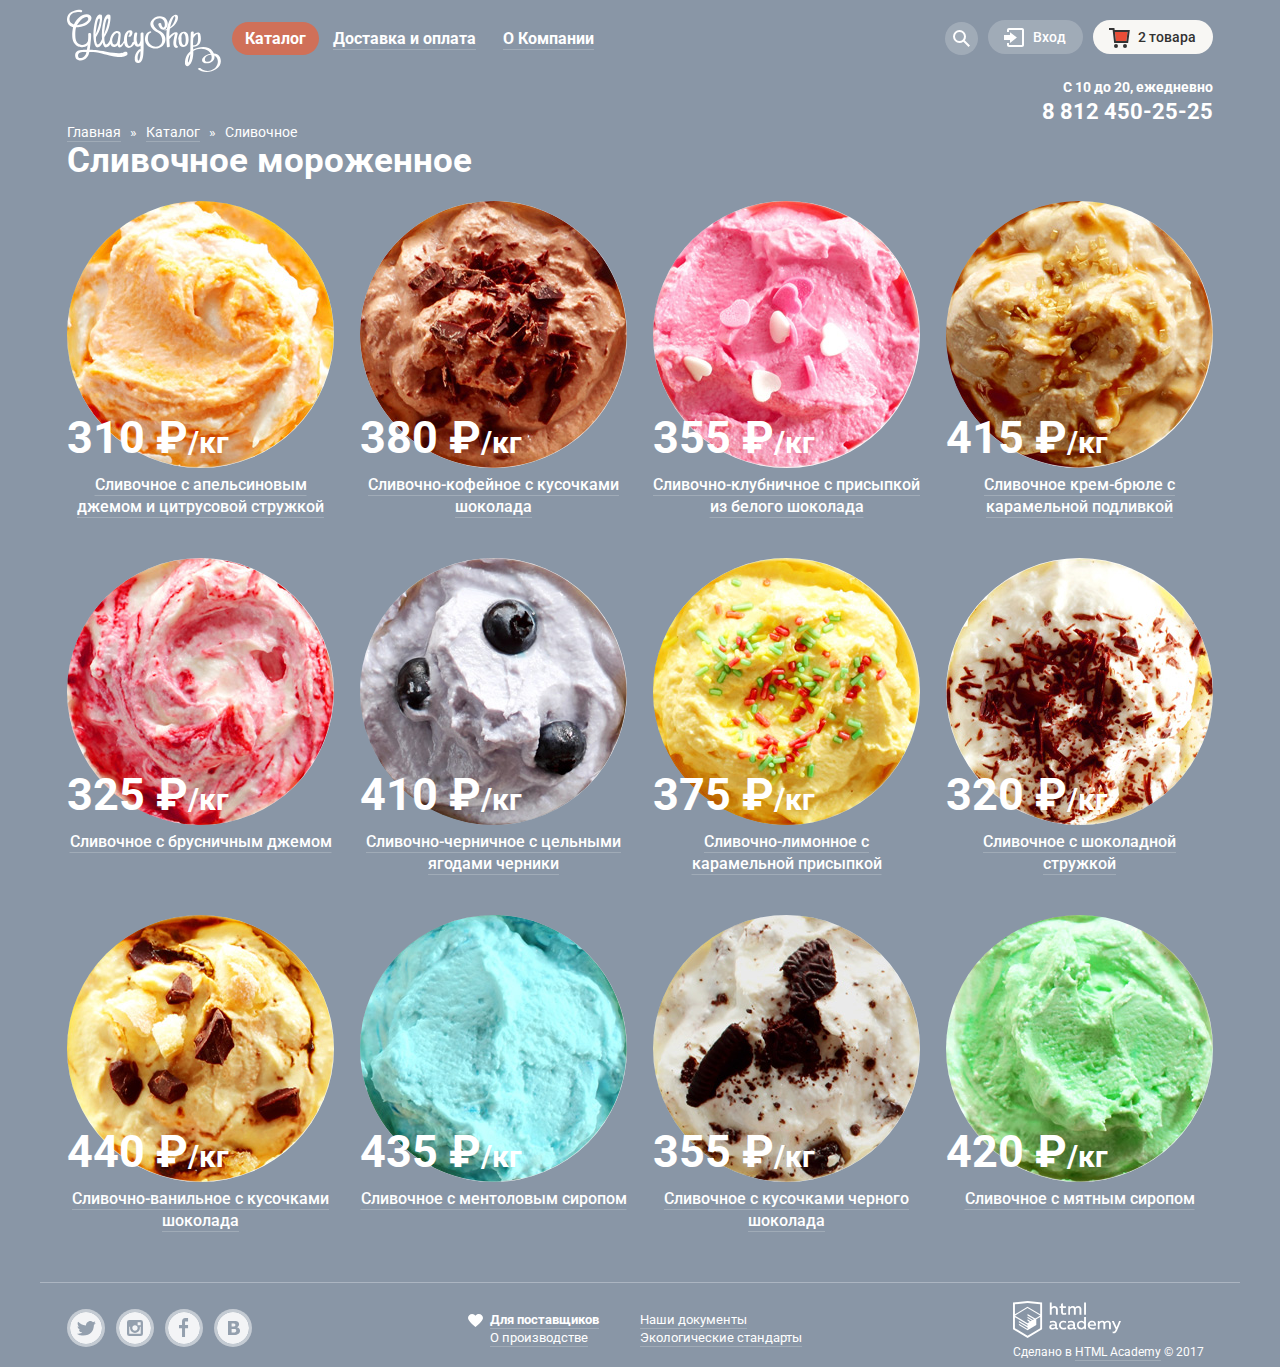
==== commit f6aa3c56: "Правки с условием замечаний" ====
--- a/catalog.html
+++ b/catalog.html
@@ -94,6 +94,8 @@
 			<h2 class="catalog-name">Сливочное мороженное</h2>
 			<ul class="catalog-list">
 				<li class="catalog-item">
+					<div class="catalog-background">
+					</div>
 					<div>
 						<figure>
 							<img src="img/ice-1.jpg" width="267" height="267" alt="Оранжевое мороженное">
@@ -104,102 +106,146 @@
 					</div>
 				</li>
 				<li class="catalog-item">
-					<figure>
-						<img src="img/ice-2.jpg" width="267" height="267" alt="Шоколадное мороженное">
-						<figcaption>Сливочно-кофейное с кусочками шоколада</figcaption>
-					</figure>
-					<p>380 &#x20bd;<span>/кг</span></p>
-					<a class="button" href="#">Быстрый просмотр</a>
-				</li>
-				<li class="catalog-item">
-					<figure>
-						<img src="img/ice-3.jpg" width="267" height="267" alt="Розовое с белыми сердечками">
-						<figcaption>Сливочно-клубничное с присыпкой из белого шоколада</figcaption>
-					</figure>
-					<p>355 &#x20bd;<span>/кг</span></p>
-					<a class="button" href="#">Быстрый просмотр</a>
-				</li>
-				<li class="catalog-item">
-					<figure>
-						<img src="img/ice-4.jpg" width="267" height="267" alt="Карамельное мороженное">
-						<figcaption>Сливочное крем-брюле с карамельной подливкой</figcaption>
-					</figure>
-					<p>415 &#x20bd;<span>/кг</span></p>
-					<a class="button" href="#">Быстрый просмотр</a>
-				</li>
-				<li class="catalog-item">
-					<figure>
-						<img src="img/ice-5.jpg" width="267" height="267" alt="Красно-белое мороженное">
-						<figcaption>Сливочное с брусничным джемом</figcaption>
-					</figure>
-					<p>325 &#x20bd;<span>/кг</span></p>
-					<a class="button" href="#">Быстрый просмотр</a>
-				</li>
-				<li class="catalog-item">
-					<figure>
-						<img src="img/ice-6.jpg" width="267" height="267" alt="Черничное мороженное">
-						<figcaption>Сливочно-черничное с цельными ягодами черники</figcaption>
-					</figure>
-					<p>410 &#x20bd;<span>/кг</span></p>
-					<a class="button" href="#">Быстрый просмотр</a>
-				</li>
-				<li class="catalog-item">
-					<figure>
-						<img src="img/ice-7.jpg" width="267" height="267" alt="Желтое мороженное с присыпкой">
-						<figcaption>Сливочно-лимонное с карамельной присыпкой</figcaption>
-					</figure>
-					<p>375 &#x20bd;<span>/кг</span></p>
-					<a class="button" href="#">Быстрый просмотр</a>
-				</li>
-				<li class="catalog-item">
-					<figure>
-						<img src="img/ice-8.jpg" width="267" height="267" alt="Белое мороженное с шоколадом">
-						<figcaption>Сливочное с шоколадной стружкой</figcaption>
-					</figure>
-					<p>320 &#x20bd;<span>/кг</span></p>
-					<a class="button" href="#">Быстрый просмотр</a>
-				</li>
-				<li class="catalog-item">
-					<figure>
-						<img src="img/ice-9.jpg" width="267" height="267" alt="Кремовое мороженное с кусочками шоколада">
-						<figcaption>Сливочно-ванильное с кусочками шоколада</figcaption>
-					</figure>
-					<p>440 &#x20bd;<span>/кг</span></p>
-					<a class="button">Быстрый просмотр</a>
-				</li>
-				<li class="catalog-item" href="#">
-					<figure>
-						<img src="img/ice-10.jpg" width="267" height="267" alt="Голубое мороженное">
-						<figcaption>Сливочное с ментоловым сиропом</figcaption>
-					</figure>
-					<p>435 &#x20bd;<span>/кг</span></p>
-					<a class="button">Быстрый просмотр</a>
-				</li>
-				<li class="catalog-item" href="#">
-					<figure>
-						<img src="img/ice-11.jpg" width="267" height="267" alt="Белое мороженное с кусочками шоколада">
-						<figcaption>Сливочное с кусочками черного шоколада</figcaption>
-					</figure>
-					<p>355 &#x20bd;<span>/кг</span></p>
-					<a class="button">Быстрый просмотр</a>
-				</li>
-				<li class="catalog-item" href="#">
-					<figure>
-						<img src="img/ice-12.jpg" width="267" height="267" alt="Зеленое мороженное">
-						<figcaption>Сливочное с мятным сиропом</figcaption>
-					</figure>
-					<p>420 &#x20bd;<span>/кг</span></p>
-					<a class="button" href="#">Быстрый просмотр</a>
+					<div class="catalog-background">
+					</div>
+					<div>
+						<figure>
+							<img src="img/ice-2.jpg" width="267" height="267" alt="Шоколадное мороженное">
+							<figcaption>Сливочно-кофейное с кусочками шоколада</figcaption>
+						</figure>
+						<p>380 &#x20bd;<span>/кг</span></p>
+						<a class="button" href="#">Быстрый просмотр</a>
+					</div>
+				</li>
+				<li class="catalog-item">
+					<div class="catalog-background">
+					</div>
+					<div>
+						<figure>
+							<img src="img/ice-3.jpg" width="267" height="267" alt="Розовое с белыми сердечками">
+							<figcaption>Сливочно-клубничное с присыпкой из белого шоколада</figcaption>
+						</figure>
+						<p>355 &#x20bd;<span>/кг</span></p>
+						<a class="button" href="#">Быстрый просмотр</a>
+					</div>
+				</li>
+				<li class="catalog-item">
+					<div class="catalog-background">
+					</div>
+					<div>
+						<figure>
+							<img src="img/ice-4.jpg" width="267" height="267" alt="Карамельное мороженное">
+							<figcaption>Сливочное крем-брюле с карамельной подливкой</figcaption>
+						</figure>
+						<p>415 &#x20bd;<span>/кг</span></p>
+						<a class="button" href="#">Быстрый просмотр</a>
+					</div>
+				</li>
+				<li class="catalog-item">
+					<div class="catalog-background">
+					</div>
+					<div>
+						<figure>
+							<img src="img/ice-5.jpg" width="267" height="267" alt="Красно-белое мороженное">
+							<figcaption>Сливочное с брусничным джемом</figcaption>
+						</figure>
+						<p>325 &#x20bd;<span>/кг</span></p>
+						<a class="button" href="#">Быстрый просмотр</a>
+					</div>
+				</li>
+				<li class="catalog-item">
+					<div class="catalog-background">
+					</div>
+					<div>
+						<figure>
+							<img src="img/ice-6.jpg" width="267" height="267" alt="Черничное мороженное">
+							<figcaption>Сливочно-черничное с цельными ягодами черники</figcaption>
+						</figure>
+						<p>410 &#x20bd;<span>/кг</span></p>
+						<a class="button" href="#">Быстрый просмотр</a>
+					</div>
+				</li>
+				<li class="catalog-item">
+					<div class="catalog-background">
+					</div>
+					<div>
+						<figure>
+							<img src="img/ice-7.jpg" width="267" height="267" alt="Желтое мороженное с присыпкой">
+							<figcaption>Сливочно-лимонное с карамельной присыпкой</figcaption>
+						</figure>
+						<p>375 &#x20bd;<span>/кг</span></p>
+						<a class="button" href="#">Быстрый просмотр</a>
+					</div>
+				</li>
+				<li class="catalog-item">
+					<div class="catalog-background">
+					</div>
+					<div>
+						<figure>
+							<img src="img/ice-8.jpg" width="267" height="267" alt="Белое мороженное с шоколадом">
+							<figcaption>Сливочное с шоколадной стружкой</figcaption>
+						</figure>
+						<p>320 &#x20bd;<span>/кг</span></p>
+						<a class="button" href="#">Быстрый просмотр</a>
+					</div>
+				</li>
+				<li class="catalog-item">
+					<div class="catalog-background">
+					</div>
+					<div>
+						<figure>
+							<img src="img/ice-9.jpg" width="267" height="267" alt="Кремовое мороженное с кусочками шоколада">
+							<figcaption>Сливочно-ванильное с кусочками шоколада</figcaption>
+						</figure>
+						<p>440 &#x20bd;<span>/кг</span></p>
+						<a class="button">Быстрый просмотр</a>
+					</div>
+				</li>
+				<li class="catalog-item">
+					<div class="catalog-background">
+					</div>
+					<div>
+						<figure>
+							<img src="img/ice-10.jpg" width="267" height="267" alt="Голубое мороженное">
+							<figcaption>Сливочное с ментоловым сиропом</figcaption>
+						</figure>
+						<p>435 &#x20bd;<span>/кг</span></p>
+						<a class="button">Быстрый просмотр</a>
+					</div>
+				</li>
+				<li class="catalog-item">
+					<div class="catalog-background">
+					</div>
+					<div>
+						<figure>
+							<img src="img/ice-11.jpg" width="267" height="267" alt="Белое мороженное с кусочками шоколада">
+							<figcaption>Сливочное с кусочками черного шоколада</figcaption>
+						</figure>
+						<p>355 &#x20bd;<span>/кг</span></p>
+						<a class="button">Быстрый просмотр</a>
+					</div>
+				</li>
+				<li class="catalog-item">
+					<div class="catalog-background">
+					</div>
+					<div>
+						<figure>
+							<img src="img/ice-12.jpg" width="267" height="267" alt="Зеленое мороженное">
+							<figcaption>Сливочное с мятным сиропом</figcaption>
+						</figure>
+						<p>420 &#x20bd;<span>/кг</span></p>
+						<a class="button" href="#">Быстрый просмотр</a>
+					</div>
 				</li>
 			</ul>
 		</main>
 		<footer class="main-footer container">
 			<div class="network-social">
 				<ul  class="footer-social">
-					<li><div class="social-btn"></div><a class="social-button tw-btn" href="#">Твитер</a></li>
-					<li><div class="social-btn"></div><a class="social-button inst-btn" href="#">Инстаграм</a></li>
-					<li><div class="social-btn"></div><a class="social-button face-btn" href="#">Фейсбук</a></li>
-					<li><div class="social-btn"></div><a class="social-button vk-btn" href="#">Вконтакте</a></li>
+					<li class="social-icon"><div class="social-btn"></div><a class="social-button tw-btn" href="#">Твитер</a></li>
+					<li class="social-icon"><div class="social-btn"></div><a class="social-button inst-btn" href="#">Инстаграм</a></li>
+					<li class="social-icon"><div class="social-btn"></div><a class="social-button face-btn" href="#">Фейсбук</a></li>
+					<li class="social-icon"><div class="social-btn"></div><a class="social-button vk-btn" href="#">Вконтакте</a></li>
 				</ul>
 			</div>
 			<div class="network-information">
--- a/css/style.css
+++ b/css/style.css
@@ -58,6 +58,8 @@
 
 .road-list a {
 	color: #fff;
+	text-underline-position: under;
+	text-decoration-color: rgba(255, 255, 255, 0.2);
 }
 
 .site-navigation {
@@ -87,6 +89,9 @@
 	padding: 7px 13px;
 	
 	color: #fff;
+	text-decoration-skip-ink: none;
+	text-underline-position: under;
+	text-decoration-color: rgba(255, 255, 255, 0.2);
 }
 
 .navigation-background > a:hover,
@@ -126,6 +131,16 @@
 	background-color: #f8f7f4;
 	border-radius: 5px;
 	z-index: 10;
+}
+
+.site-navigation-catalog li:first-child {
+	border-top-left-radius: 5px;
+	border-top-right-radius: 5px;
+}
+
+.site-navigation-catalog li:last-child {
+	border-bottom-left-radius: 5px;
+	border-bottom-right-radius: 5px;
 }
 
 .catalog-popap:hover .site-navigation-catalog {
@@ -636,6 +651,7 @@
 	font-weight: bold;
 	color: #323232;
 	text-decoration: underline;
+	text-decoration-skip-ink: none;
 }
 
 .blog h3 {
@@ -724,6 +740,16 @@
 	margin-right: 25px;
 }
 
+.road-item a {
+	position: relative;
+}
+
+.road-item a::after {
+	content: "\BB";
+	position: absolute;
+	right: -16px;
+}
+
 .catalog-name {
 	margin: 0;
 	margin-bottom: 20px;
@@ -755,8 +781,6 @@
 	font-weight: 500;
 	text-align: center;
 	color: #fff;
-	
-	z-index: 4;
 }
 
 .catalog-item:nth-child(4n) {
@@ -780,6 +804,8 @@
 	padding: 0;
 	
 	text-decoration: underline;
+	text-underline-position: under;
+	text-decoration-color: rgba(255, 255, 255, 0.2);
 }
 
 .catalog-item p {
@@ -802,6 +828,7 @@
 
 .catalog-item a {
 	position: absolute;
+	display: none;
 	left: 30px;
 	padding-left: 17px;
 	padding-right: 17px;
@@ -810,6 +837,29 @@
 	text-decoration: none;
 	
 	z-index: 100;
+}
+
+.catalog-background {
+	display: none;
+	position: absolute;
+	top: -6px;
+	left: -14px;
+	width: 293px;
+	height: 405px;
+	opacity: 0.2;
+	box-shadow: 0 20px 20px 0 rgba(0, 0, 0, 0.4);
+	background-color: #f8f7f4;
+	border-radius: 5px;
+	
+	z-index: -1;
+}
+
+.catalog-item:hover a {
+	display: block;
+}
+
+.catalog-item:hover .catalog-background {
+	display: block;
 }
 
 .button {
@@ -857,6 +907,7 @@
 	justify-content: space-between;
 	
 	margin-top: 10px;
+	border-top: 1px solid rgba(255, 255, 255, 0.3);
 }
 
 .footer-social,
@@ -917,6 +968,21 @@
 	z-index: 20;
 }
 
+.social-icon:hover .social-btn,
+.social-icon:focus .social-btn,
+.social-icon:active .social-btn {
+	opacity: 0.7;
+}
+
+.social-icon:hover .social-button,
+.social-icon:focus .social-button {
+	opacity: none;
+}
+
+.social-icon:active .social-button {
+	background-color: #e9e9e9;
+}
+
 .tw-btn {
 	background-image: url("../img/twitter.svg");
 }
@@ -934,7 +1000,7 @@
 }
 
 .network-information {
-	width: 350px;
+	width: 330px;
 }
 
 .footer-list {
@@ -950,38 +1016,37 @@
 }
 
 .footer-item {
-	margin: 0;
-	padding: 0;
-	margin-right: 32px;
-	
-}
-
-.footer-list li:first-child {
+	display: inline-block;
+	min-width: 165px;
+	margin: 0;
+	padding: 0;
+}
+
+.footer-item:nth-child(2n-1) a {
+	margin-left: 15px;
+}
+
+.footer-item a,
+.footer-copyright a {
+	text-decoration-skip-ink: none;
+	text-underline-position: under;
+	text-decoration-color: rgba(255, 255, 255, 0.2);
+}
+
+.footer-item:first-child {
+	position: relative;
 	font-weight: bold;
 }
 
-.footer-copyright {
-	width: 200px;
-	margin: 0;
-	padding: 0;
-	margin-top: 8px;
-	
-	font-size: 12px;
-	line-height: 18px;
-	color: #fefefe;
-}
-
-.footer-copyright a {
-	margin: 0;
-	padding: 0;
-	color: #fefefe;
-	
-	text-decoration: underline;
-}
-
-.footer-copyright p {
-	margin: 0;
-	padding: 0;
+.footer-item:first-child::before {
+	content: "";
+	position: absolute;
+	top: 3px;
+	left: -7px;
+	width: 15px;
+	height: 13px;
+	
+	background-image: url("../img/heart.svg");
 }
 
 .road-list a:hover,
@@ -991,9 +1056,33 @@
 .main-footer a:focus,
 .main-footer a:active {
 	color: #ffbc9e;
+	text-decoration-color: rgba(255, 188, 158, 0.3);
+}
+
+.footer-copyright {
+	width: 200px;
+	margin: 0;
+	padding: 0;
+	margin-top: 18px;
+	
+	font-size: 12px;
+	line-height: 18px;
+	color: #fefefe;
+}
+
+.footer-copyright a {
+	margin: 0;
+	padding: 0;
+	color: #fefefe;
+}
+
+.footer-copyright p {
+	margin: 0;
+	padding: 0;
 }
 
 .calling-user {
+	position: absolute;
 	width: 478px;
 	margin: 0;
 	padding: 0;
@@ -1005,7 +1094,7 @@
 .form-calling-user {
 	display: flex;
 	flex-direction: column;
-	margin: 20px 26px 26px 24px;
+	margin: 0 25px;
 	padding: 0,
 }
 
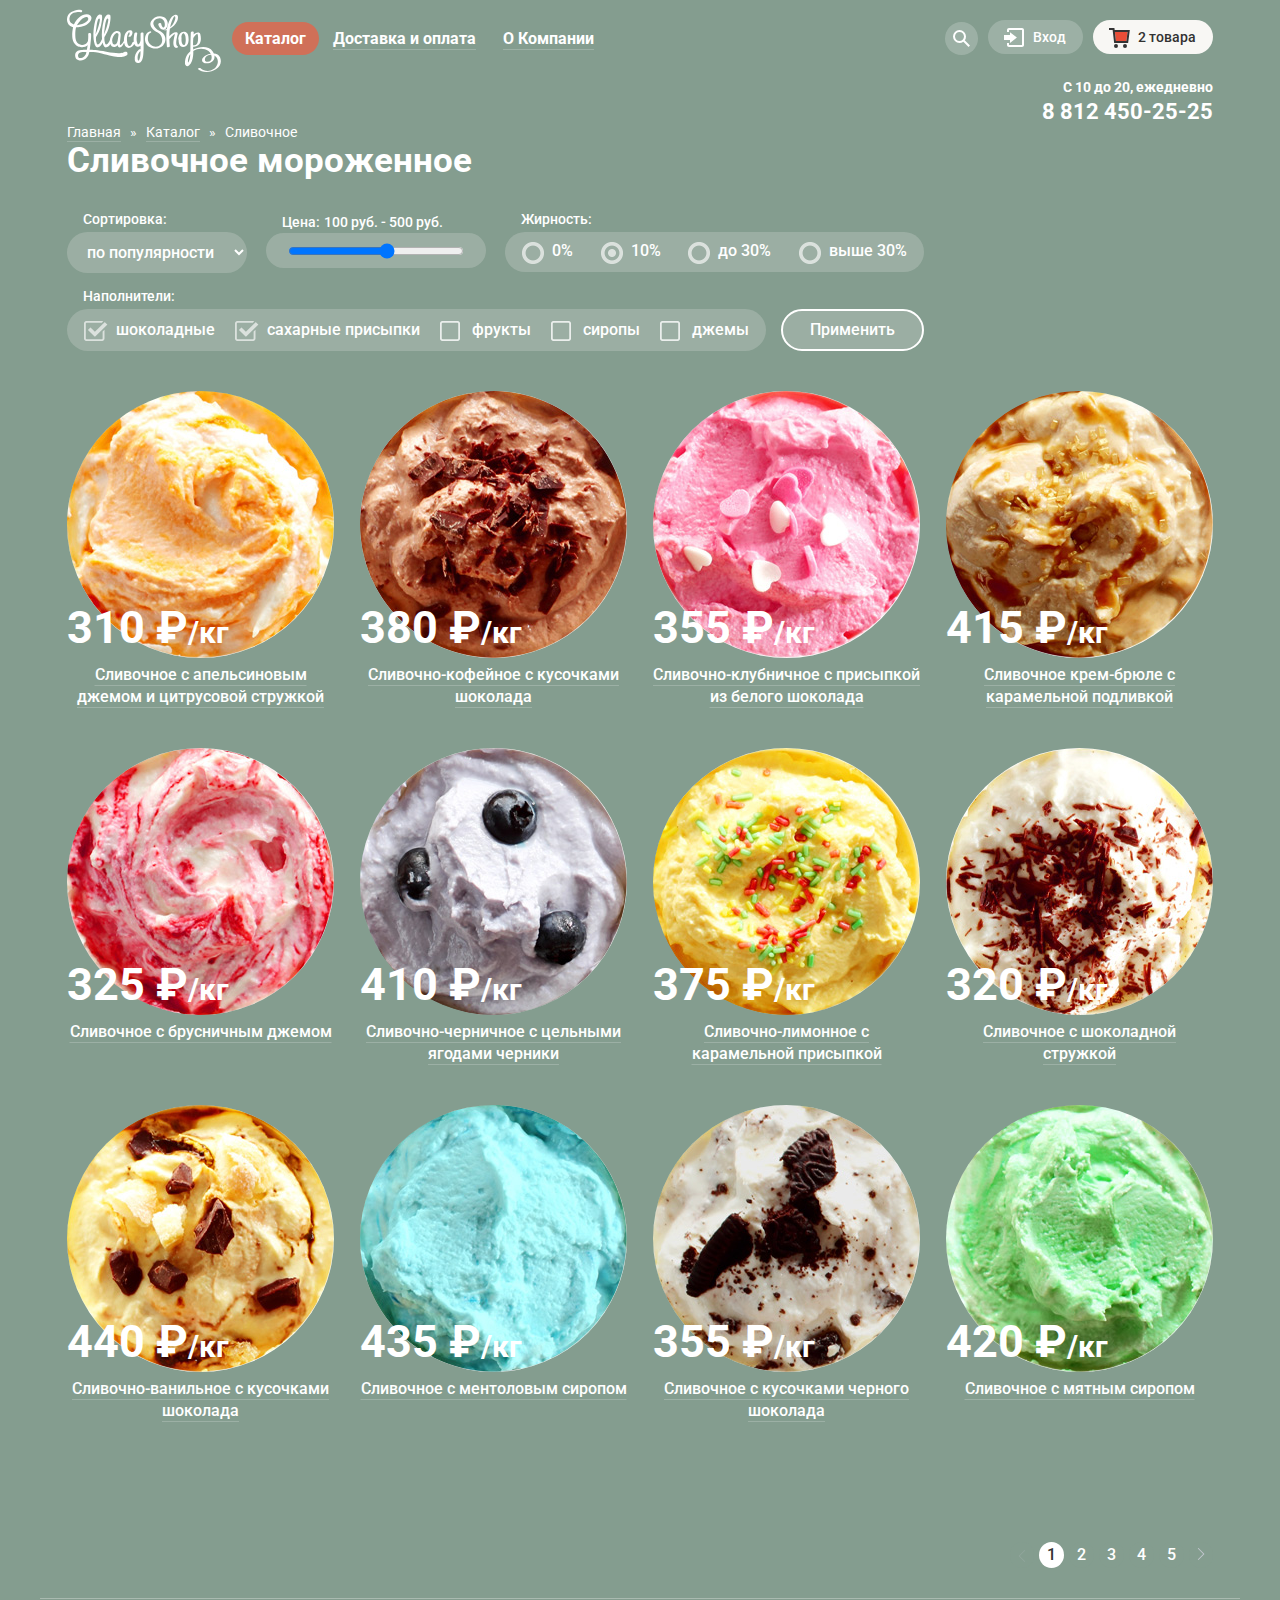
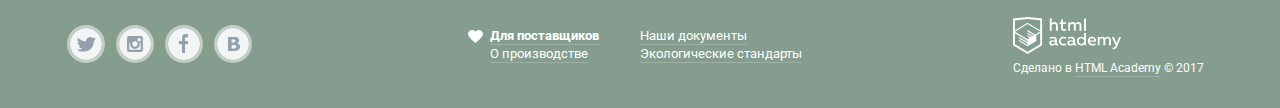
==== commit 3498a94f: "Детализация элементов сайта" ====
--- a/catalog.html
+++ b/catalog.html
@@ -60,12 +60,14 @@
 						<div class="ice-user-basket">	
 							<table class="basket-of-ice">
 								<tr>
+									<td><button><img width="11" height="11" src="img/delete-btn.svg" alt="Кнопка удаления"></button></td>
 									<td><img src="img/ice-1.jpg" width="33" height="33" alt="Апельсиновый пломбир"></td>
 									<td>Пломбир с апельсиновым джемом</td>
 									<td>1,5кг &times; <span>200 руб.<span></td>
 									<td>300 руб.</td>
 								</tr>
 								<tr>
+									<td><button><img width="11" height="11" src="img/delete-btn.svg" alt="Кнопка удаления"></td>
 									<td><img src="img/ice-3.jpg" width="33" height="33" alt="Клубничный пломбир"></td>
 									<td class="basket-of-ice-line">Клубничный пломбир с присыпкой из белого шоколада</td>
 									<td class="basket-of-ice-line">1,5кг &times; <span>300 руб.<span></td>
@@ -92,6 +94,82 @@
 				<li>Сливочное</li>
 			</ul>
 			<h2 class="catalog-name">Сливочное мороженное</h2>
+			<form class="selection" action="https://echo.htmlacademy.ru" method="get">
+				<div class="selection-sorting">
+					<label for="selection-sorting">Сортировка:</label>
+					<select class="selected-variant" id="selection-sorting" name="selection-sorting">
+						<option>по популярности</option>
+						<option>сначала недорогие</option>
+						<option>сначала дорогие</option>
+						<option>по жирности</option>
+					</select>
+				</div>
+				<div class="selection-price">
+					<div>
+						<label for="selection-price">Цена:</label>
+						<output name="priceoutput">100 руб. - 500 руб.</output>
+					</div>
+					<div class="selection-range">
+						<input type="range" id="selection-price" name="selection-price" min="0" max="700" step="100">
+					</div>
+				</div>
+				<div class="selection-fat">
+					<p>Жирность:</p>
+					<div>
+						<label>
+							<input class="visually-hidden" type="radio" name="selection-fat" value="0%">
+							<span class="radio-indicator"></span>
+							0%
+						</label>
+						<label>
+							<input class="visually-hidden" type="radio" name="selection-fat" value="10%" checked>
+							<span class="radio-indicator"></span>
+							10%
+						</label>
+						<label>
+							<input class="visually-hidden" type="radio" name="selection-fat" value="<30%">
+							<span class="radio-indicator"></span>
+							до 30%
+						</label>
+						<label>
+							<input class="visually-hidden" type="radio" name="selection-fat" value=">30%">
+							<span class="radio-indicator"></span>
+							выше 30%
+						</label>
+					</div>
+				</div>
+				<div class="selection-filler">
+					<p>Наполнители:</p>
+					<div class="filler-checkbox">
+						<label>
+							<input class="visually-hidden" type="checkbox" name="chocolate" value="chocolate" checked>
+							<span class="checkbox-indicator"></span>
+							шоколадные
+						</label>
+						<label>
+							<input class="visually-hidden" type="checkbox" name="shugar" value="shugar" checked>
+							<span class="checkbox-indicator"></span>
+							сахарные присыпки
+						</label>
+						<label>
+							<input class="visually-hidden" type="checkbox" name="fruits" value="fruits">
+							<span class="checkbox-indicator"></span>
+							фрукты
+						</label>
+						<label>
+							<input class="visually-hidden" type="checkbox" name="syrup" value="syrup">
+							<span class="checkbox-indicator"></span>
+							сиропы
+						</label>
+						<label>
+							<input class="visually-hidden" type="checkbox" name="jam" value="jam">
+							<span class="checkbox-indicator"></span>
+							джемы
+						</label>
+					</div>
+				</div>
+				<button type="submit">Применить</button>
+			</form>
 			<ul class="catalog-list">
 				<li class="catalog-item">
 					<div class="catalog-background">
@@ -237,6 +315,15 @@
 						<a class="button" href="#">Быстрый просмотр</a>
 					</div>
 				</li>
+			</ul>
+			<ul class="road-number">
+				<li class="road-number-item"><button type="button" disabled><img  width="8" height="12" src="img/icon-right-small.svg"></button></li>
+				<li class="road-number-item"><button type="button" class="road-number-active">1</button></li>
+				<li class="road-number-item"><button type="button">2</button></li>
+				<li class="road-number-item"><button type="button">3</button></li>
+				<li class="road-number-item"><button type="button">4</button></li>
+				<li class="road-number-item"><button type="button">5</button></li>
+				<li class="road-number-item"><button type="button"><img  width="8" height="12" src="img/icon-right-small.svg"></button></li>
 			</ul>
 		</main>
 		<footer class="main-footer container">
--- a/css/style.css
+++ b/css/style.css
@@ -8,7 +8,7 @@
 	font-weight: 400;
 	color: #fff;
 	
-	background-color: #8996a6;
+	background-color: #849d8f;
 }
 
 img {
@@ -32,6 +32,31 @@
   clip-path: inset(100%);
   clip: rect(0 0 0 0);
   overflow: hidden;
+}
+
+.site-wrapper {
+	min-width: 1200px;
+	background-color: #849d8f;
+	background-image: url("../img/big-ice1.png");
+	background-repeat: no-repeat;
+	background-position: top center;
+	
+	transition: background-image 0.5s ease, background-color 0.5s ease;
+}
+
+.site-wrapper::before,
+.site-wrapper::after {
+	content: "";
+	
+	visibility: hidden;
+}
+
+.site-wrapper::before {
+	background-image: url("..//img/big-ice2.png");
+}
+
+.site-wrapper::after {
+	background-image: url("..//img/big-ice3.png");
 }
 
 .container {
@@ -465,9 +490,20 @@
 }
 
 .basket-of-ice td:first-child {
-	width: 60px;
-	text-align: right;
+	width: 20px;
 	vertical-align: top;
+}
+
+.basket-of-ice button {
+	margin: 0;
+	margin-top: 10px;
+	padding: 0;
+	font-size: 0;
+	width: 11px;
+	height: 11px;
+	
+	background-color: inherit;
+	border: none;
 }
 
 .basket-of-ice img {
@@ -475,10 +511,16 @@
 }
 
 .basket-of-ice td:nth-child(2) {
+	width: 45px;
+	text-align: left;
+	vertical-align: top;
+}
+
+.basket-of-ice td:nth-child(3) {
 	width: 220px;
 }
 
-.basket-of-ice td:nth-child(3) {
+.basket-of-ice td:nth-child(4) {
 	width: 150px;
 	text-align: center;
 }
@@ -535,6 +577,159 @@
 	line-height: 24px;
 }
 
+.slider {
+	position: relative;
+	
+	padding-top: 280px;
+	
+	text-align: center;
+	color: #fff;
+}
+
+.slider-list {
+	margin: 0;
+	padding: 0;
+	
+	list-style: none;
+}
+
+.slide {
+	display: none;
+}
+
+.slide-title {
+	width: 700px;
+	margin: 0 auto;
+	margin-bottom: 27px;
+	
+	font-size: 60px;
+	line-height: 60px;
+	font-weight: bold;
+}
+
+.slider-controls {
+	position: absolute;
+	bottom: 23px;
+	left: 0;
+	z-index: 20;
+	
+	font-size: 0;
+}
+
+.slider-controls label {
+	display: inline-block;
+	width: 17px;
+	height: 17px;
+	margin-right: 8px;
+	
+	vertical-align: top;
+	
+	background-color: transpatent;
+	border: 2px solid #fff;
+	border-radius: 50%;
+}
+
+#product-1:checked ~ .site-wrapper {
+	background-color: #849d8f;
+	background-image: url("../img/big-ice1.png");
+}
+
+#product-2:checked ~ .site-wrapper {
+	background-color: #8996a6;
+	background-image: url("../img/big-ice2.png");
+}
+
+#product-3:checked ~ .site-wrapper {
+	background-color: #9d8b84;
+	background-image: url("../img/big-ice3.png");
+}
+
+#product-1:checked ~ .site-wrapper #slide1,
+#product-2:checked ~ .site-wrapper #slide2,
+#product-3:checked ~ .site-wrapper #slide3 {
+	display: block;
+}
+
+#product-1:checked ~ .site-wrapper label[for="product-1"],
+#product-2:checked ~ .site-wrapper label[for="product-2"],
+#product-3:checked ~ .site-wrapper label[for="product-3"] {
+	background-color: #fff;
+}
+
+#product-1:checked ~ .site-wrapper label[for="product-2"]:hover,
+#product-1:checked ~ .site-wrapper label[for="product-3"]:hover,
+#product-2:checked ~ .site-wrapper label[for="product-1"]:hover,
+#product-2:checked ~ .site-wrapper label[for="product-3"]:hover,
+#product-3:checked ~ .site-wrapper label[for="product-1"]:hover,
+#product-3:checked ~ .site-wrapper label[for="product-2"]:hover {
+	background-color: rgba(248, 247, 244, 0.4);
+}
+
+.stock {
+	display: flex;
+	flex-wrap: wrap;
+	justify-content: space-between;
+	margin: 0;
+	padding: 0;
+	margin-top: 40px;
+	margin-bottom: 40px;
+}
+
+.stock-raspberries,
+.stock-chocolate {
+	display: flex;
+	flex-direction: column;
+	padding-left: 20px;
+	padding-right: 10px;
+	
+	width: 530px;
+	min-height: 229px;
+	
+	border-radius: 15px;
+}
+
+.stock-raspberries h3,
+.stock-chocolate h3{
+	margin: 0;
+	margin-top: 20px;
+	padding: 0;
+	
+	font-size: 35px;
+	line-height: 41px;
+	font-weight: bold;
+}
+
+.stock-raspberries p,
+.stock-chocolate p{
+	margin: 0;
+	margin-top: 20px;
+	margin-bottom: 35px;
+	padding: 0;
+	
+	font-size: 18px;
+	line-height: 22px;
+	font-weight: bold;
+}
+
+.stock-raspberries a,
+.stock-chocolate a{
+	display: inline-block;
+	align-self: flex-end;
+	margin-right: 10px;
+	
+	text-decoration: none;
+}
+
+.stock-raspberries {
+	background-image: url("../img/raspberries.jpg");
+	background-repeat: no-repeat;
+}
+
+.stock-chocolate {
+	background-image: url("../img/chocolate.jpg");
+	background-repeat: no-repeat;
+}
+
 .features {
 	margin: 0;
 	margin-bottom: 40px;
@@ -613,6 +808,9 @@
 
 .blog-and-form {
 	display: flex;
+	margin: 0;
+	padding: 0;
+	margin-bottom: 40px;
 }
 
 .blog {
@@ -725,6 +923,64 @@
 	margin-bottom: 4px;
 }
 
+.map-and-contacts {
+	position: relative;
+	margin: 0 auto;
+	padding: 0;
+	
+	width: 1200px;
+	min-height: 430px;
+	
+	background-image: url("../img/map-ice.svg"), url("../img/map.jpg");
+	background-repeat: no-repeat, no-repeat;
+	background-position: 266px 139px, -45px 0;
+}
+
+.contacts {
+	position: absolute;
+	top: 63px;
+	right: 23px;
+	padding: 0 25px;
+	
+	width: 252px;
+	min-height: 305px;
+	
+	background-color: #fff;
+	border-radius: 10px;
+}
+
+.contacts p {
+	margin: 0;
+	margin-top: 20px;
+	padding: 0;
+	
+	font-size: 14px;
+	font-weight: 400;
+	line-height: 20px;
+	
+	color: #323232;
+}
+
+.contacts b {
+	display: inline-block;
+	margin: 5px 0;
+	
+	font-size: 18px;
+	line-height: 24px;
+	font-weight: bold;
+}
+
+.contacts a {
+	display: inline-block;
+	margin: 0;
+	margin-top: 25px;
+	padding-left: 27px;
+	padding-right: 27px;
+	
+	text-align: center;
+	text-decoration: none;
+}
+
 .road-list {
 	display: flex;
 	margin: 0;
@@ -761,10 +1017,245 @@
 	color: #fff;
 }
 
+.selection {
+	display: flex;
+	flex-wrap: wrap;
+	justify-content: space-between;
+	
+	width: 857px;
+	margin: 0;
+	margin-top: 30px;
+	padding: 0;
+}
+
+.selection label,
+.selection p,
+.selection output {
+	margin: 0;
+	padding: 0;
+	
+	font-size: 14px;
+	line-height: 16px;
+	font-weight: 500;
+}
+
+.selection-sorting {
+	display: flex;
+	flex-direction: column;
+}
+
+.selection-sorting label {
+	margin-left: 16px;
+	margin-bottom: 5px;
+}
+
+.selection-sorting select {
+	width: 180px;
+	padding: 10px 0 10px 16px;
+	
+	font-size: 16px;
+	line-height: 18px;
+	font-weight: 500;
+	color: #fff;
+	
+	border: none;
+	background-color: rgba(248, 247, 244, 0.2);
+	border-radius: 25px;
+}
+
+.selection-sorting select:hover,
+.selection-sorting select:focus {
+	color: #323232;
+}
+
+.selection-sorting select:active {
+	color: #323232;
+	
+	background-color: #f8f7f4;
+}
+
+.selection-price {
+	display: flex;
+	flex-direction: column;
+}
+
+.selection-price label {
+	margin-left: 16px;
+	margin-bottom: 5px;
+}
+
+.selection-range {
+	padding: 10px 22px 3px 22px;
+	
+	background-color: rgba(248, 247, 244, 0.2);
+	border-radius: 25px;
+}
+
+.selection-price input {	
+	width: 176px;
+}
+
+.selection-fat {
+	display: flex;
+	flex-direction: column;
+}
+
+.selection-fat p {
+	margin-left: 16px;
+	margin-bottom: 5px;
+}
+
+.selection-fat div {
+	display: flex;
+	flex-wrap: wrap;
+	justify-content: space-between;
+	
+	width: 385px;
+	padding: 10px 17px 12px 17px;
+	
+	background-color: rgba(248, 247, 244, 0.2);
+	border-radius: 25px;
+}
+
+.selection-fat label {
+	position: relative;
+	margin: 0;
+	padding: 0;
+	padding-left: 30px;
+	vertical-align: bottom;
+	
+	font-size: 16px;
+	line-height: 18px;
+	font-weight: 500;
+	color: #fff;
+}
+
+.selection-fat input[type="radio"] + .radio-indicator {
+	position: absolute;
+	top: 0;
+	left: 0;
+	
+	width: 22px;
+	height: 22px;
+	
+	opacity: 0.8;
+	background-image: url("../img/radio-off.png");
+	background-repeat: no-repeat;
+	background-position: 0 0;
+}
+
+.selection-fat input[type="radio"]:checked + .radio-indicator {
+	background-image: url("../img/radio-on.png");
+}
+
+.selection-fat input[type="radio"]:hover + .radio-indicator,
+.selection-fat input[type="radio"]:focus + .radio-indicator {
+	opacity: 1;
+}
+
+.selection-fat input[type="radio"]:disabled + .radio-indicator {
+	opacity: 0.4;
+}
+
+.selection-filler {
+	display: flex;
+	flex-direction: column;
+}
+
+.selection-filler p {
+	margin-top: 15px;
+	margin-left: 16px;
+	margin-bottom: 5px;
+}
+
+.filler-checkbox {
+	display: flex;
+	flex-wrap: wrap;
+	justify-content: space-between;
+	
+	width: 665px;
+	
+	padding: 12px 17px;
+	
+	background-color: rgba(248, 247, 244, 0.2);
+	border-radius: 25px;
+}
+
+.filler-checkbox label {
+	position: relative;
+	margin: 0;
+	padding: 0;
+	padding-left: 32px;
+	
+	font-size: 16px;
+	line-height: 18px;
+	font-weight: 500;
+	color: #fff;
+}
+
+.filler-checkbox input[type="checkbox"] + .checkbox-indicator {
+	position: absolute;
+	top: 0;
+	left: 0;
+	
+	width: 24px;
+	height: 20px;
+	
+	opacity: 0.8;
+	background-image: url("../img/checkbox-off.png");
+	background-repeat: no-repeat;
+	background-position: 0 50%;
+}
+
+.filler-checkbox input[type="checkbox"]:checked + .checkbox-indicator {
+	background-image: url("../img/checkbox-on.png");
+}
+
+.filler-checkbox input[type="checkbox"]:hover + .checkbox-indicator,
+.filler-checkbox input[type="checkbox"]:focus + .checkbox-indicator {
+	opacity: 1;
+}
+
+.filler-checkbox input[type="checkbox"]:disabled + .checkbox-indicator {
+	opacity: 0.4;
+}
+
+
+.selection button {
+	align-self: flex-end;
+	padding: 10px 27px;
+	margin: 0;
+	
+	font-size: 16px;
+	line-height: 18px;
+	font-weight: 500;
+	color: #fff;
+	border: 2px solid #fff;
+	
+	background-color: rgba(248, 247, 244, 0.2);
+	border-radius: 25px;
+}
+
+.selection button:hover,
+.selection button:focus {
+	color: #323232;
+	
+	background-color: #fff;
+}
+
+.selection button:active {
+	color: #323232;
+	
+	background-color: #ededed;
+	box-shadow: inset 0 2px 1px 0 #696969;
+	border: none;
+}
+
 .catalog-list {
 	display: flex;
 	flex-wrap: wrap;
 	margin: 0;
+	margin-top: 40px;
 	padding: 0;
 }
 
@@ -781,6 +1272,21 @@
 	font-weight: 500;
 	text-align: center;
 	color: #fff;
+}
+
+.hit-item::before {
+	content: "";
+	position: absolute;
+	top: 0;
+	left: 0;
+	
+	width: 61px;
+	height: 61px;
+	
+	background-image: url("../img/hit.svg");
+	background-repeat: no-repeat;
+	
+	z-index: 1;
 }
 
 .catalog-item:nth-child(4n) {
@@ -851,7 +1357,7 @@
 	background-color: #f8f7f4;
 	border-radius: 5px;
 	
-	z-index: -1;
+	z-index: 0;
 }
 
 .catalog-item:hover a {
@@ -860,6 +1366,61 @@
 
 .catalog-item:hover .catalog-background {
 	display: block;
+}
+
+.road-number {
+	display: flex;
+	justify-content: flex-end;
+	margin: 0;
+	margin-bottom: 30px;
+	margin-top: 80px;
+	padding: 0;
+	
+	list-style: none;
+}
+
+.road-number-item {
+	margin: 0;
+	margin-left: 5px;
+}
+
+.road-number-item button {
+	margin: 0;
+	padding: 4px 8px;
+	
+	font-size: 16px;
+	line-height: 18px;
+	font-weight: 500;
+	color: #fff;
+	
+	background-color: #849d8f;
+	border-radius: 50%;
+	border: none;
+}
+
+.road-number .road-number-active {
+	color: #323232;
+	
+	background-color: #fff;
+}
+
+.road-number-item:first-child {
+	transform: rotate(180deg);
+}
+
+.road-number-item button:disabled {
+	opacity: 0.2;
+}
+
+.road-number-item button:hover:not(.road-number-active),
+.road-number-item button:focus:not(.road-number-active) {
+	background-color: rgba(248, 247, 244, 0.2);
+}
+
+.road-number-item button:active:not(.road-number-active) {
+	color: #323232;
+	
+	background-color: #fff;
 }
 
 .button {
@@ -877,6 +1438,26 @@
 	border: none;
 }
 
+.slide-button {
+	display: inline-block;
+	padding: 12px 44px;
+	
+	font-weight: bold;
+	font-size: 31px;
+	line-height: 41px;
+	text-align: center;
+	color: #fff;
+	vertical-align: top;
+	text-decoration: none;
+	text-shadow: 0 2px 5px rgba(160, 32, 11, 0.76);
+	
+	background: #f26843;
+	background: linear-gradient(to bottom, #f26843 0%, #e74a35 100%);
+	border-radius: 50px;
+	box-shadow: 0 2px 2px rgba (172, 16, 0, 0.64);
+	border: none;
+}
+
 .button:hover,
 .button:focus,
 .login-user .button:hover,
@@ -887,8 +1468,7 @@
 	
 	color: #fff;
 	
-	background-image: linear-gradient(to top, #e74a35, #f26843),
-	linear-gradient(to bottom, rgba(255, 255, 255, 0.2), rgba(255, 255, 255, 0.2));
+	background: linear-gradient(to bottom, #f58669 0%, #ec6f5e 100%);
 	box-shadow: 0 2px 2px 0 #ac1000;
 }
 
@@ -903,10 +1483,10 @@
 }
 
 .main-footer {
+	padding-bottom: 25px;
 	display: flex;
 	justify-content: space-between;
 	
-	margin-top: 10px;
 	border-top: 1px solid rgba(255, 255, 255, 0.3);
 }
 
@@ -950,7 +1530,7 @@
 	opacity: 0.5;
 	border-radius: 50%;
 	background-color: #fff;
-	z-index: -1;
+	z-index: 1;
 }
 
 .social-button {
@@ -1082,13 +1662,36 @@
 }
 
 .calling-user {
-	position: absolute;
+	display: none;
+	position: fixed;
+	top: 337px;
+	left: 50%;
 	width: 478px;
 	margin: 0;
+	margin-left: -239px;
 	padding: 0;
 	
 	border-radius: 10px;
 	background-color: #f8f7f4;
+	
+	z-index: 120;
+}
+
+.close-button {
+	position: absolute;
+	top: 17px;
+	right: 17px;
+	
+	width: 18px;
+	height: 18px;
+	
+	font-size: 0;
+	
+	background-color: #f8f7f4;
+	background-image: url("../img/close.svg");
+	background-repeat: no-repeat;
+	background-position: 50% 50%;
+	border: none;
 }
 
 .form-calling-user {
@@ -1145,4 +1748,30 @@
 	margin-top: 20px;
 	margin-bottom: 26px;
 	margin-left: auto;
+}
+
+.user-navigation-search input:hover,
+.user-navigation-enter input:hover,
+.subscription-back input:hover,
+.calling-user input:hover,
+.calling-user textarea:hover {
+	border: solid 2px rgba(154, 154, 154, 0.52);
+}
+
+.user-navigation-search input:focus,
+.user-navigation-enter input:focus,
+.subscription-back input:focus,
+.calling-user input:focus,
+.calling-user textarea:focus {
+	border: solid 2px rgba(46, 136, 228, 0.52);
+}
+
+.user-navigation-search input:valid,
+.user-navigation-enter input:valid,
+.subscription-back input:valid,
+.calling-user input:valid,
+.calling-user textarea:valid {
+	color: #323232;
+	
+	background-color: #fff
 }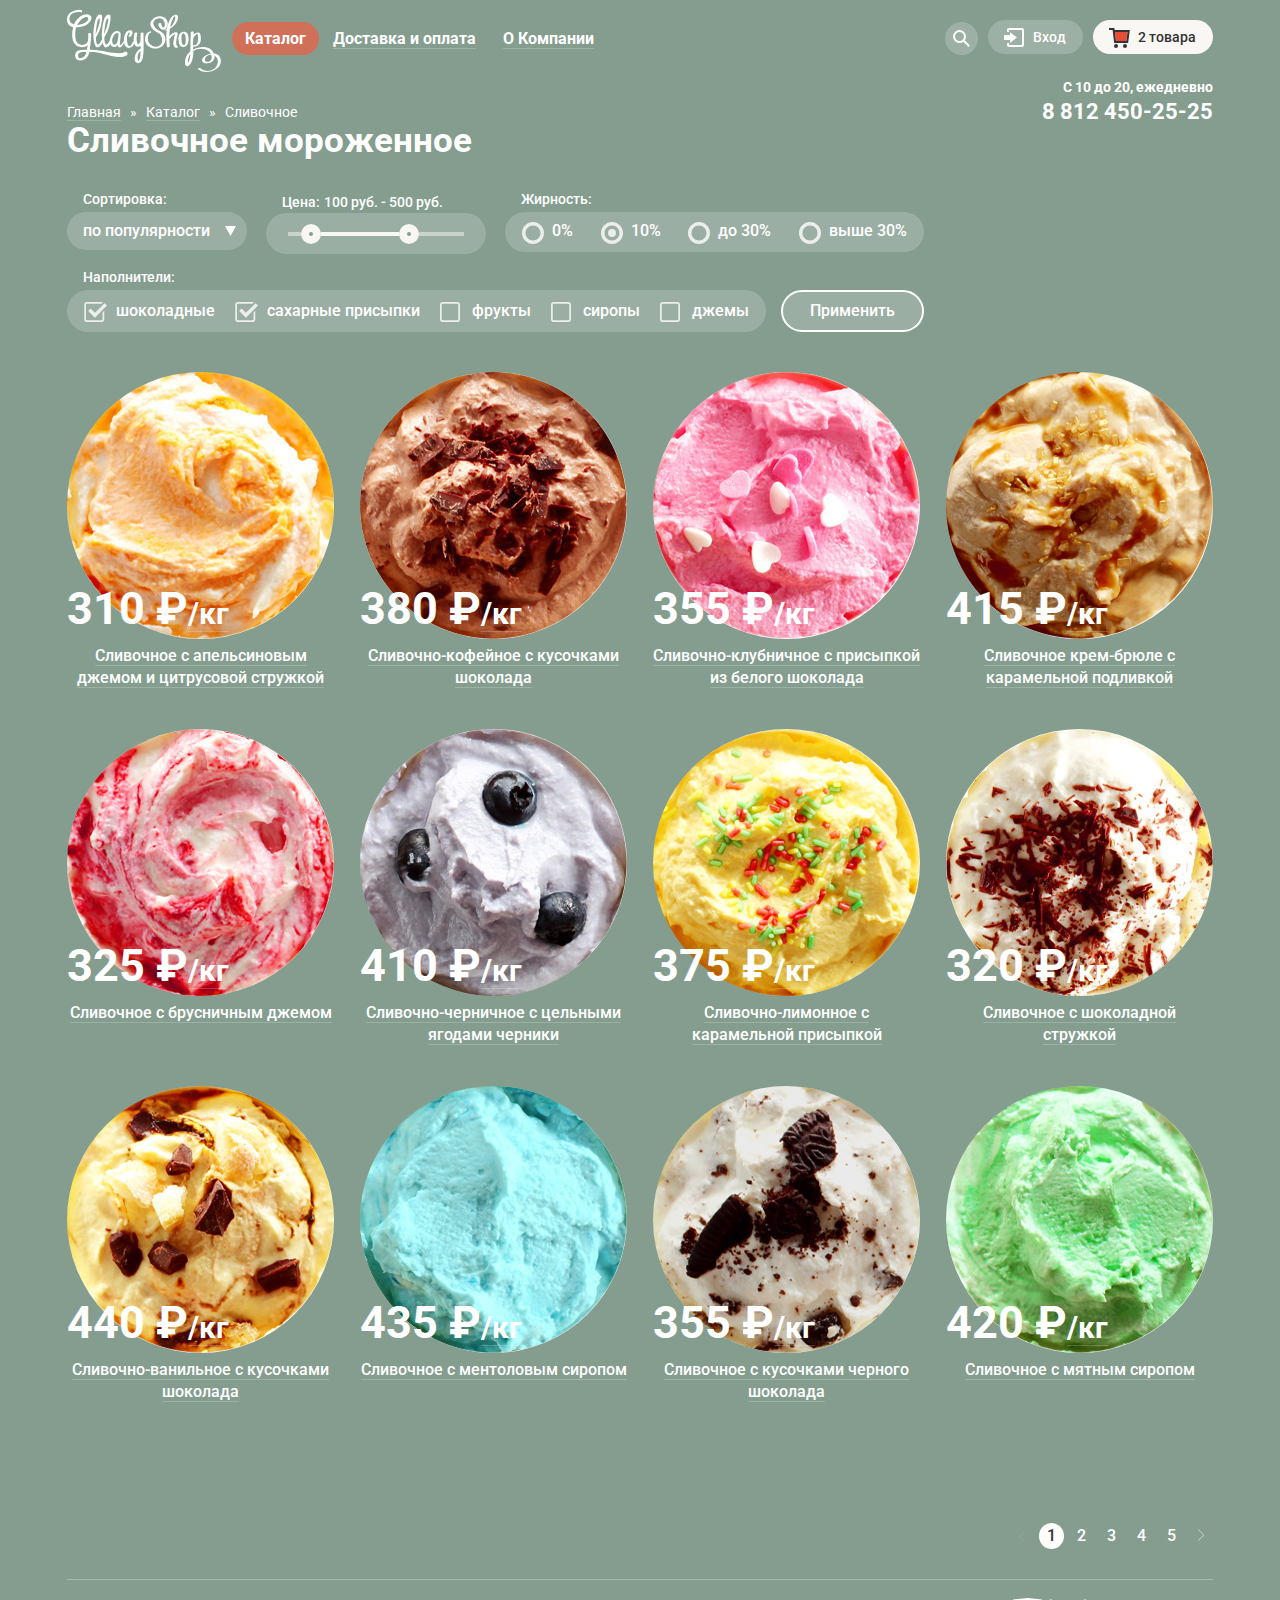
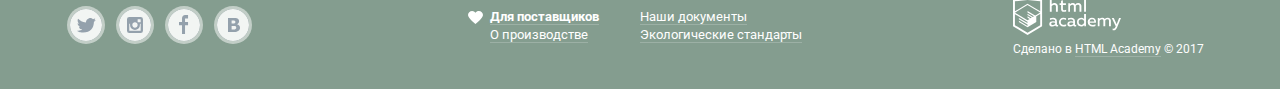
==== commit 8ead3ffe: "Внесение правок в соответствии с замечаниями" ====
--- a/catalog.html
+++ b/catalog.html
@@ -8,13 +8,14 @@
 		<link href="css/style.css" rel="stylesheet">
 	</head>
 	<body>
-		<header class="main-header container">
+		<header class="main-header">
+		<div class="container">
 			<nav class="main-navigation">
 				<a class="main-header-logo" href="index.html">
 					<img src="img/gllacy.svg" width="154" height="64" alt="Логотип GllacyShop">
 				</a>
 				<ul class="site-navigation">
-					<li class="catalog-popap navigation-background page-focus"><a href="#">Каталог</a>
+					<li class="catalog-popap navigation-background page-focus"><a href="#"><span>Каталог</span></a>
 						<ul class="site-navigation-catalog">
 							<li class="site-navigation-item"><a href="#">Новинки</a></li>
 							<li class="site-navigation-online"><a href="#">Сливочное</a></li>
@@ -23,8 +24,8 @@
 							<li><a href="#">Мелорин</a></li>
 						</ul>
 					</li>
-					<li class="navigation-background"><a href="#">Доставка и оплата</a></li>
-					<li class="navigation-background"><a href="#">О Компании</a></li>
+					<li class="navigation-background"><a href="#"><span>Доставка и оплата</span></a></li>
+					<li class="navigation-background"><a href="#"><span>О Компании</span></a></li>
 				</ul>
 				<ul class="user-navigation">
 					<li class="user-navigation-search">
@@ -86,11 +87,13 @@
 				<p class="site-information-timework">С 10 до 20, ежедневно</p>
 				<p class="site-information-callnumber">8 812 450-25-25</p>
 			</div>
+		</div>
 		</header>
-		<main class="container">
+		<main class="main-catalog">
+		<div class="container">
 			<ul class="road-list">
-				<li class="road-item"><a href="index.html">Главная</a></li>
-				<li class="road-item"><a href="#">Каталог</a></li>
+				<li class="road-item"><a href="index.html"><span>Главная</span></a></li>
+				<li class="road-item"><a href="#"><span>Каталог</span></a></li>
 				<li>Сливочное</li>
 			</ul>
 			<h2 class="catalog-name">Сливочное мороженное</h2>
@@ -110,7 +113,11 @@
 						<output name="priceoutput">100 руб. - 500 руб.</output>
 					</div>
 					<div class="selection-range">
-						<input type="range" id="selection-price" name="selection-price" min="0" max="700" step="100">
+						<div class="disable-range">
+							<div class="action-range"></div>
+							<button type="button" class="left-range-btn"></button>
+							<button type="button" class="right-range-btn"></button>
+						</div>
 					</div>
 				</div>
 				<div class="selection-fat">
@@ -168,7 +175,7 @@
 						</label>
 					</div>
 				</div>
-				<button type="submit">Применить</button>
+				<button class="btn-submit" type="submit">Применить</button>
 			</form>
 			<ul class="catalog-list">
 				<li class="catalog-item">
@@ -177,9 +184,9 @@
 					<div>
 						<figure>
 							<img src="img/ice-1.jpg" width="267" height="267" alt="Оранжевое мороженное">
-							<figcaption>Сливочное с апельсиновым джемом и цитрусовой стружкой</figcaption>
-						</figure>
-						<p>310 &#x20bd;<span>/кг</span></p>
+							<figcaption><a href="#"><span>Сливочное с апельсиновым джемом и цитрусовой стружкой</span></a></figcaption>
+						</figure>
+						<p>310 &#x20bd;<span class="disain-price">/кг</span></p>
 						<a class="button" href="#">Быстрый просмотр</a>
 					</div>
 				</li>
@@ -189,9 +196,9 @@
 					<div>
 						<figure>
 							<img src="img/ice-2.jpg" width="267" height="267" alt="Шоколадное мороженное">
-							<figcaption>Сливочно-кофейное с кусочками шоколада</figcaption>
-						</figure>
-						<p>380 &#x20bd;<span>/кг</span></p>
+							<figcaption><a href="#"><span>Сливочно-кофейное с кусочками шоколада</span></a></figcaption>
+						</figure>
+						<p>380 &#x20bd;<span class="disain-price">/кг</span></p>
 						<a class="button" href="#">Быстрый просмотр</a>
 					</div>
 				</li>
@@ -201,9 +208,9 @@
 					<div>
 						<figure>
 							<img src="img/ice-3.jpg" width="267" height="267" alt="Розовое с белыми сердечками">
-							<figcaption>Сливочно-клубничное с присыпкой из белого шоколада</figcaption>
-						</figure>
-						<p>355 &#x20bd;<span>/кг</span></p>
+							<figcaption><a href="#"><span>Сливочно-клубничное с присыпкой из белого шоколада</span></a></figcaption>
+						</figure>
+						<p>355 &#x20bd;<span class="disain-price">/кг</span></p>
 						<a class="button" href="#">Быстрый просмотр</a>
 					</div>
 				</li>
@@ -213,9 +220,9 @@
 					<div>
 						<figure>
 							<img src="img/ice-4.jpg" width="267" height="267" alt="Карамельное мороженное">
-							<figcaption>Сливочное крем-брюле с карамельной подливкой</figcaption>
-						</figure>
-						<p>415 &#x20bd;<span>/кг</span></p>
+							<figcaption><a href="#"><span>Сливочное крем-брюле с карамельной подливкой</span></a></figcaption>
+						</figure>
+						<p>415 &#x20bd;<span class="disain-price">/кг</span></p>
 						<a class="button" href="#">Быстрый просмотр</a>
 					</div>
 				</li>
@@ -225,9 +232,9 @@
 					<div>
 						<figure>
 							<img src="img/ice-5.jpg" width="267" height="267" alt="Красно-белое мороженное">
-							<figcaption>Сливочное с брусничным джемом</figcaption>
-						</figure>
-						<p>325 &#x20bd;<span>/кг</span></p>
+							<figcaption><a href="#"><span>Сливочное с брусничным джемом</span></a></figcaption>
+						</figure>
+						<p>325 &#x20bd;<span class="disain-price">/кг</span></p>
 						<a class="button" href="#">Быстрый просмотр</a>
 					</div>
 				</li>
@@ -237,9 +244,9 @@
 					<div>
 						<figure>
 							<img src="img/ice-6.jpg" width="267" height="267" alt="Черничное мороженное">
-							<figcaption>Сливочно-черничное с цельными ягодами черники</figcaption>
-						</figure>
-						<p>410 &#x20bd;<span>/кг</span></p>
+							<figcaption><a href="#"><span>Сливочно-черничное с цельными ягодами черники</span></a></figcaption>
+						</figure>
+						<p>410 &#x20bd;<span class="disain-price">/кг</span></p>
 						<a class="button" href="#">Быстрый просмотр</a>
 					</div>
 				</li>
@@ -249,9 +256,9 @@
 					<div>
 						<figure>
 							<img src="img/ice-7.jpg" width="267" height="267" alt="Желтое мороженное с присыпкой">
-							<figcaption>Сливочно-лимонное с карамельной присыпкой</figcaption>
-						</figure>
-						<p>375 &#x20bd;<span>/кг</span></p>
+							<figcaption><a href="#"><span>Сливочно-лимонное с карамельной присыпкой</span></a></figcaption>
+						</figure>
+						<p>375 &#x20bd;<span class="disain-price">/кг</span></p>
 						<a class="button" href="#">Быстрый просмотр</a>
 					</div>
 				</li>
@@ -261,9 +268,9 @@
 					<div>
 						<figure>
 							<img src="img/ice-8.jpg" width="267" height="267" alt="Белое мороженное с шоколадом">
-							<figcaption>Сливочное с шоколадной стружкой</figcaption>
-						</figure>
-						<p>320 &#x20bd;<span>/кг</span></p>
+							<figcaption><a href="#"><span>Сливочное с шоколадной стружкой</span></a></figcaption>
+						</figure>
+						<p>320 &#x20bd;<span class="disain-price">/кг</span></p>
 						<a class="button" href="#">Быстрый просмотр</a>
 					</div>
 				</li>
@@ -273,9 +280,9 @@
 					<div>
 						<figure>
 							<img src="img/ice-9.jpg" width="267" height="267" alt="Кремовое мороженное с кусочками шоколада">
-							<figcaption>Сливочно-ванильное с кусочками шоколада</figcaption>
-						</figure>
-						<p>440 &#x20bd;<span>/кг</span></p>
+							<figcaption><a href="#"><span>Сливочно-ванильное с кусочками шоколада</span></a></figcaption>
+						</figure>
+						<p>440 &#x20bd;<span class="disain-price">/кг</span></p>
 						<a class="button">Быстрый просмотр</a>
 					</div>
 				</li>
@@ -285,9 +292,9 @@
 					<div>
 						<figure>
 							<img src="img/ice-10.jpg" width="267" height="267" alt="Голубое мороженное">
-							<figcaption>Сливочное с ментоловым сиропом</figcaption>
-						</figure>
-						<p>435 &#x20bd;<span>/кг</span></p>
+							<figcaption><a href="#"><span>Сливочное с ментоловым сиропом</span></a></figcaption>
+						</figure>
+						<p>435 &#x20bd;<span class="disain-price">/кг</span></p>
 						<a class="button">Быстрый просмотр</a>
 					</div>
 				</li>
@@ -297,9 +304,9 @@
 					<div>
 						<figure>
 							<img src="img/ice-11.jpg" width="267" height="267" alt="Белое мороженное с кусочками шоколада">
-							<figcaption>Сливочное с кусочками черного шоколада</figcaption>
-						</figure>
-						<p>355 &#x20bd;<span>/кг</span></p>
+							<figcaption><a href="#"><span>Сливочное с кусочками черного шоколада</span></a></figcaption>
+						</figure>
+						<p>355 &#x20bd;<span class="disain-price">/кг</span></p>
 						<a class="button">Быстрый просмотр</a>
 					</div>
 				</li>
@@ -309,9 +316,9 @@
 					<div>
 						<figure>
 							<img src="img/ice-12.jpg" width="267" height="267" alt="Зеленое мороженное">
-							<figcaption>Сливочное с мятным сиропом</figcaption>
-						</figure>
-						<p>420 &#x20bd;<span>/кг</span></p>
+							<figcaption><a href="#"><span>Сливочное с мятным сиропом</span></a></figcaption>
+						</figure>
+						<p>420 &#x20bd;<span class="disain-price">/кг</span></p>
 						<a class="button" href="#">Быстрый просмотр</a>
 					</div>
 				</li>
@@ -325,8 +332,11 @@
 				<li class="road-number-item"><button type="button">5</button></li>
 				<li class="road-number-item"><button type="button"><img  width="8" height="12" src="img/icon-right-small.svg"></button></li>
 			</ul>
+		</div>
 		</main>
-		<footer class="main-footer container">
+		<footer>
+		<div class="container">
+		<div class="main-footer">
 			<div class="network-social">
 				<ul  class="footer-social">
 					<li class="social-icon"><div class="social-btn"></div><a class="social-button tw-btn" href="#">Твитер</a></li>
@@ -337,18 +347,20 @@
 			</div>
 			<div class="network-information">
 				<ul class="footer-list">
-					<li class="footer-item"><a href="#">Для поставщиков</a></li>
-					<li class="footer-item"><a href="#">Наши документы</a></li>
-					<li class="footer-item"><a href="#">О производстве</a></li>
-					<li class="footer-item"><a href="#">Экологические стандарты</a></li> 
+					<li class="footer-item"><a href="#"><span>Для поставщиков</span></a></li>
+					<li class="footer-item"><a href="#"><span>Наши документы</span></a></li>
+					<li class="footer-item"><a href="#"><span>О производстве</span></a></li>
+					<li class="footer-item"><a href="#"><span>Экологические стандарты</span></a></li> 
 				</ul>
 			</div>
 			<div class="footer-copyright">
 				<a href="https://htmlacademy.ru/intensive/htmlcss">
 					<img src="img/logo-htmlacademy-small.svg" width="108" height="39" alt="Логотип HTML Academy">
 				</a>
-				<p>Сделано в <a href="https://htmlacademy.ru/intensive/htmlcss">HTML Academy</a> &copy; 2017</p>
+				<p>Сделано в <a href="https://htmlacademy.ru/intensive/htmlcss"><span>HTML Academy</span></a> &copy; 2017</p>
 			</div>
+		</div>
+		</div>
 		</footer>
 	</body>
 </html>--- a/css/style.css
+++ b/css/style.css
@@ -83,8 +83,7 @@
 
 .road-list a {
 	color: #fff;
-	text-underline-position: under;
-	text-decoration-color: rgba(255, 255, 255, 0.2);
+	text-decoration: none;
 }
 
 .site-navigation {
@@ -114,9 +113,17 @@
 	padding: 7px 13px;
 	
 	color: #fff;
-	text-decoration-skip-ink: none;
-	text-underline-position: under;
-	text-decoration-color: rgba(255, 255, 255, 0.2);
+	text-decoration: none;
+}
+
+.navigation-background span {
+	border-bottom: 1px solid rgba(255, 255, 255, 0.2);
+}
+
+.navigation-background span:hover,
+.navigation-background span:focus,
+.navigation-background span:active {
+	border-bottom: none;
 }
 
 .navigation-background > a:hover,
@@ -216,9 +223,12 @@
 .page-focus > a {
 	color: #fff;
 	text-decoration: none;
-	
 	background-color: #d07058;
 	border-radius: 25px;
+}
+
+.page-focus span {
+	border-bottom: none;
 }
 
 .user-navigation {
@@ -259,7 +269,7 @@
 .user-navigation-search button:focus,
 .user-navigation-search button:active {
 	background-color: #f8f7f4;
-	background-image: url("../img/loupe-black.png");
+	background-image: url("../img/loupe-black.svg");
 	background-repeat: no-repeat;
 	background-position: 50%;
 	
@@ -291,7 +301,6 @@
 	min-height: 44px;
 	padding-left: 15px;
 	vertical-align: middle;
-	border: 1px solid #d3d3d2;
 	border-radius: 5px;
 	
 	background-color: #fff;
@@ -363,7 +372,7 @@
 .login-link:hover::before,
 .login-link:focus::before,
 .login-link:active::before {
-	background-image: url(../img/door-black.png);
+	background-image: url(../img/door-black.svg);
 }
 
 .user-navigation-enter,
@@ -403,10 +412,6 @@
 	margin-bottom: 20px;
 	padding: 0;
 	padding-left: 15px;
-	
-	font-size: 14px;
-	line-height: 24px;
-	color: #999999;
 	
 	border-radius: 5px;
 	border: 1px solid #d3d3d2;
@@ -504,6 +509,7 @@
 	
 	background-color: inherit;
 	border: none;
+	cursor: pointer;
 }
 
 .basket-of-ice img {
@@ -665,6 +671,10 @@
 	background-color: rgba(248, 247, 244, 0.4);
 }
 
+.main-catalog {
+	margin-top: -20px;
+}
+
 .stock {
 	display: flex;
 	flex-wrap: wrap;
@@ -907,13 +917,8 @@
 	width: 352px;
 	min-height: 44px;
 	padding-left: 15px;
-		
-	font-size: 16px;
-	line-height: 24px;
-	color: #999999;
 	
 	border-radius: 5px;
-	border: 1px solid rgba(178, 178, 178, 0.52);
 	background-color: #fff;
 }
 
@@ -998,12 +1003,18 @@
 
 .road-item a {
 	position: relative;
+	text-decoration: none;
+}
+
+.road-item span {
+	border-bottom: 1px solid rgba(255, 255, 255, 0.2);
 }
 
 .road-item a::after {
 	content: "\BB";
 	position: absolute;
 	right: -16px;
+	color: #fff;
 }
 
 .catalog-name {
@@ -1060,18 +1071,30 @@
 	
 	border: none;
 	background-color: rgba(248, 247, 244, 0.2);
+	background-image: url("../img/icon-down-dir-white.svg");
+	background-repeat: no-repeat;
+	background-position: 158px 14px;
 	border-radius: 25px;
-}
-
-.selection-sorting select:hover,
+	
+	-moz-appearance: none;
+	-webkit-appearance: none;
+}
+
+.selection-sorting select:hover {
+	color: #323232;
+	background-image: url("../img/icon-down-dir.svg");
+}
+
 .selection-sorting select:focus {
 	color: #323232;
-}
-
-.selection-sorting select:active {
-	color: #323232;
 	
 	background-color: #f8f7f4;
+	background-image: url("../img/icon-down-dir-small.svg");
+	background-position: 158px 17px;
+}
+
+.selection-sorting select::-ms-expand {
+  display: none;
 }
 
 .selection-price {
@@ -1085,10 +1108,61 @@
 }
 
 .selection-range {
-	padding: 10px 22px 3px 22px;
+	padding: 19px 22px 18px 22px;
 	
 	background-color: rgba(248, 247, 244, 0.2);
 	border-radius: 25px;
+}
+
+.disable-range {
+	position: relative;
+	
+	width: 176px;
+	height: 4px;
+	
+	background-color: rgba(248, 247, 244, 0.5);
+}
+
+.action-range {
+	position: absolute;
+	top: 0;
+	left: 16px;
+	
+	width: 107px;
+	height: 4px;
+	
+	background-color: rgb(248, 247, 244);
+	z-index: 4;
+}
+
+.selection-range .left-range-btn,
+.selection-range .right-range-btn {
+	padding: 0;
+	width: 20px;
+	height: 20px;
+	
+	background-color: #849d8f;
+	box-shadow: inset 0 0 0 8px rgb(248, 247, 244);
+	border-radius: 50%;
+	border: none;
+	
+	cursor: pointer;
+}
+
+.left-range-btn {
+	position: absolute;
+	top: -8px;
+	left: 13px;
+	
+	z-index: 5;
+}
+
+.right-range-btn {
+	position: absolute;
+	top: -8px;
+	right: 45px;
+	
+	z-index: 5;
 }
 
 .selection-price input {	
@@ -1128,6 +1202,7 @@
 	line-height: 18px;
 	font-weight: 500;
 	color: #fff;
+	cursor: pointer;
 }
 
 .selection-fat input[type="radio"] + .radio-indicator {
@@ -1139,13 +1214,13 @@
 	height: 22px;
 	
 	opacity: 0.8;
-	background-image: url("../img/radio-off.png");
+	background-image: url("../img/radio-off.svg");
 	background-repeat: no-repeat;
 	background-position: 0 0;
 }
 
 .selection-fat input[type="radio"]:checked + .radio-indicator {
-	background-image: url("../img/radio-on.png");
+	background-image: url("../img/radio-on.svg");
 }
 
 .selection-fat input[type="radio"]:hover + .radio-indicator,
@@ -1191,6 +1266,7 @@
 	line-height: 18px;
 	font-weight: 500;
 	color: #fff;
+	cursor: pointer;
 }
 
 .filler-checkbox input[type="checkbox"] + .checkbox-indicator {
@@ -1202,13 +1278,13 @@
 	height: 20px;
 	
 	opacity: 0.8;
-	background-image: url("../img/checkbox-off.png");
+	background-image: url("../img/checkbox-off.svg");
 	background-repeat: no-repeat;
 	background-position: 0 50%;
 }
 
 .filler-checkbox input[type="checkbox"]:checked + .checkbox-indicator {
-	background-image: url("../img/checkbox-on.png");
+	background-image: url("../img/checkbox-on.svg");
 }
 
 .filler-checkbox input[type="checkbox"]:hover + .checkbox-indicator,
@@ -1221,7 +1297,7 @@
 }
 
 
-.selection button {
+.selection .btn-submit {
 	align-self: flex-end;
 	padding: 10px 27px;
 	margin: 0;
@@ -1234,16 +1310,17 @@
 	
 	background-color: rgba(248, 247, 244, 0.2);
 	border-radius: 25px;
-}
-
-.selection button:hover,
-.selection button:focus {
+	cursor: pointer;
+}
+
+.selection .btn-submit:hover,
+.selection .btn-submit:focus {
 	color: #323232;
 	
 	background-color: #fff;
 }
 
-.selection button:active {
+.selection .btn-submit:active {
 	color: #323232;
 	
 	background-color: #ededed;
@@ -1305,13 +1382,21 @@
 	padding: 0;
 }
 
-.catalog-item figcaption {
-	margin: 0;
-	padding: 0;
-	
-	text-decoration: underline;
-	text-underline-position: under;
-	text-decoration-color: rgba(255, 255, 255, 0.2);
+.catalog-item a {
+	position: relative;
+	margin: 0;
+	padding: 0;
+	
+	font-size: 16px;
+	font-weight: 500;
+	line-height: 22px;
+	color: #fff;
+	text-decoration: none;
+	z-index: 105;
+}
+
+.catalog-item span {
+	border-bottom: 1px solid rgba(255, 255, 255, 0.2);
 }
 
 .catalog-item p {
@@ -1328,19 +1413,24 @@
 	z-index: 5;
 }
 
-.catalog-item span {
+.catalog-item .disain-price {
 	font-size: 30px;
 }
 
-.catalog-item a {
+.catalog-item .button {
 	position: absolute;
 	display: none;
 	left: 30px;
-	padding-left: 17px;
-	padding-right: 17px;
+	padding: 10px 17px;
 	bottom: -10px;
 	
+	font-size: 18px;
+	line-height: 24px;
+	font-weight: bold;
+	color: #fff;
+		
 	text-decoration: none;
+	cursor: pointer;
 	
 	z-index: 100;
 }
@@ -1357,7 +1447,7 @@
 	background-color: #f8f7f4;
 	border-radius: 5px;
 	
-	z-index: 0;
+	z-index: 1;
 }
 
 .catalog-item:hover a {
@@ -1396,6 +1486,7 @@
 	background-color: #849d8f;
 	border-radius: 50%;
 	border: none;
+	cursor: pointer;
 }
 
 .road-number .road-number-active {
@@ -1458,30 +1549,6 @@
 	border: none;
 }
 
-.button:hover,
-.button:focus,
-.login-user .button:hover,
-.login-user .button:focus,
-.ice-user-basket .button:hover,
-.ice-user-basket .button:focus {
-	outline: none;
-	
-	color: #fff;
-	
-	background: linear-gradient(to bottom, #f58669 0%, #ec6f5e 100%);
-	box-shadow: 0 2px 2px 0 #ac1000;
-}
-
-.button:active,
-.login-user .button:active,
-.ice-user-basket .button:active {
-	color: #fff;
-	
-	background-image: linear-gradient(to bottom, #e74a35, #f26843), 
-	linear-gradient(to bottom, rgba(0, 0, 0, 0.07), rgba(0, 0, 0, 0.07));
-	box-shadow: inset 0 2px 2px #942718;
-}
-
 .main-footer {
 	padding-bottom: 25px;
 	display: flex;
@@ -1608,9 +1675,12 @@
 
 .footer-item a,
 .footer-copyright a {
-	text-decoration-skip-ink: none;
-	text-underline-position: under;
-	text-decoration-color: rgba(255, 255, 255, 0.2);
+	text-decoration: none;
+}
+
+.footer-item span,
+.footer-copyright span {
+	border-bottom: 1px solid rgba(255, 255, 255, 0.2);
 }
 
 .footer-item:first-child {
@@ -1634,9 +1704,51 @@
 .road-list a:active,
 .main-footer a:hover,
 .main-footer a:focus,
-.main-footer a:active {
+.main-footer a:active,
+.catalog-item a:hover,
+.catalog-item a:focus,
+.catalog-item a:active {
 	color: #ffbc9e;
-	text-decoration-color: rgba(255, 188, 158, 0.3);
+}
+
+.road-list span:hover,
+.road-list span:focus,
+.road-list span:active,
+.main-footer span:hover,
+.main-footer span:focus,
+.main-footer span:active,
+.catalog-item span:hover,
+.catalog-item span:focus,
+.catalog-item span:active {
+	border-bottom-color: rgba(255, 188, 158, 0.3);
+}
+
+
+.button:hover,
+.button:focus,
+.catalog-item .button:hover,
+.catalog-item .button:focus,
+.login-user .button:hover,
+.login-user .button:focus,
+.ice-user-basket .button:hover,
+.ice-user-basket .button:focus {
+	outline: none;
+	
+	color: #fff;
+	
+	background: linear-gradient(to bottom, #f58669 0%, #ec6f5e 100%);
+	box-shadow: 0 2px 2px 0 #ac1000;
+}
+
+.button:active,
+.catalog-item .button:active,
+.login-user .button:active,
+.ice-user-basket .button:active {
+	color: #fff;
+	
+	background-image: linear-gradient(to bottom, #e74a35, #f26843), 
+	linear-gradient(to bottom, rgba(0, 0, 0, 0.07), rgba(0, 0, 0, 0.07));
+	box-shadow: inset 0 2px 2px #942718;
 }
 
 .footer-copyright {
@@ -1722,12 +1834,7 @@
 	margin-top: 20px;
 	padding-left: 15px;
 	
-	font-size: 16px;
-	line-height: 24px;
-	color: #999;
-	
 	border-radius: 5px;
-	border: 1px solid rgba(178, 178, 178, 0.52);
 	background-color: #fff;
 }
 
@@ -1748,6 +1855,20 @@
 	margin-top: 20px;
 	margin-bottom: 26px;
 	margin-left: auto;
+}
+
+.user-navigation-search input,
+.user-navigation-enter input,
+.subscription-back input,
+.calling-user input,
+.calling-user textarea {
+	font-size: 16px;
+	line-height: 24px;
+	font-weight: 400;
+	color: #999;
+	
+	border: none;
+	box-shadow: inset 0 0 0 1px rgba(154, 154, 154, 0.52);
 }
 
 .user-navigation-search input:hover,
@@ -1755,7 +1876,7 @@
 .subscription-back input:hover,
 .calling-user input:hover,
 .calling-user textarea:hover {
-	border: solid 2px rgba(154, 154, 154, 0.52);
+	box-shadow: inset 0 0 0 2px rgba(154, 154, 154, 0.52);
 }
 
 .user-navigation-search input:focus,
@@ -1763,7 +1884,7 @@
 .subscription-back input:focus,
 .calling-user input:focus,
 .calling-user textarea:focus {
-	border: solid 2px rgba(46, 136, 228, 0.52);
+	box-shadow: inset 0 0 0 2px rgba(46, 136, 228, 0.52);
 }
 
 .user-navigation-search input:valid,
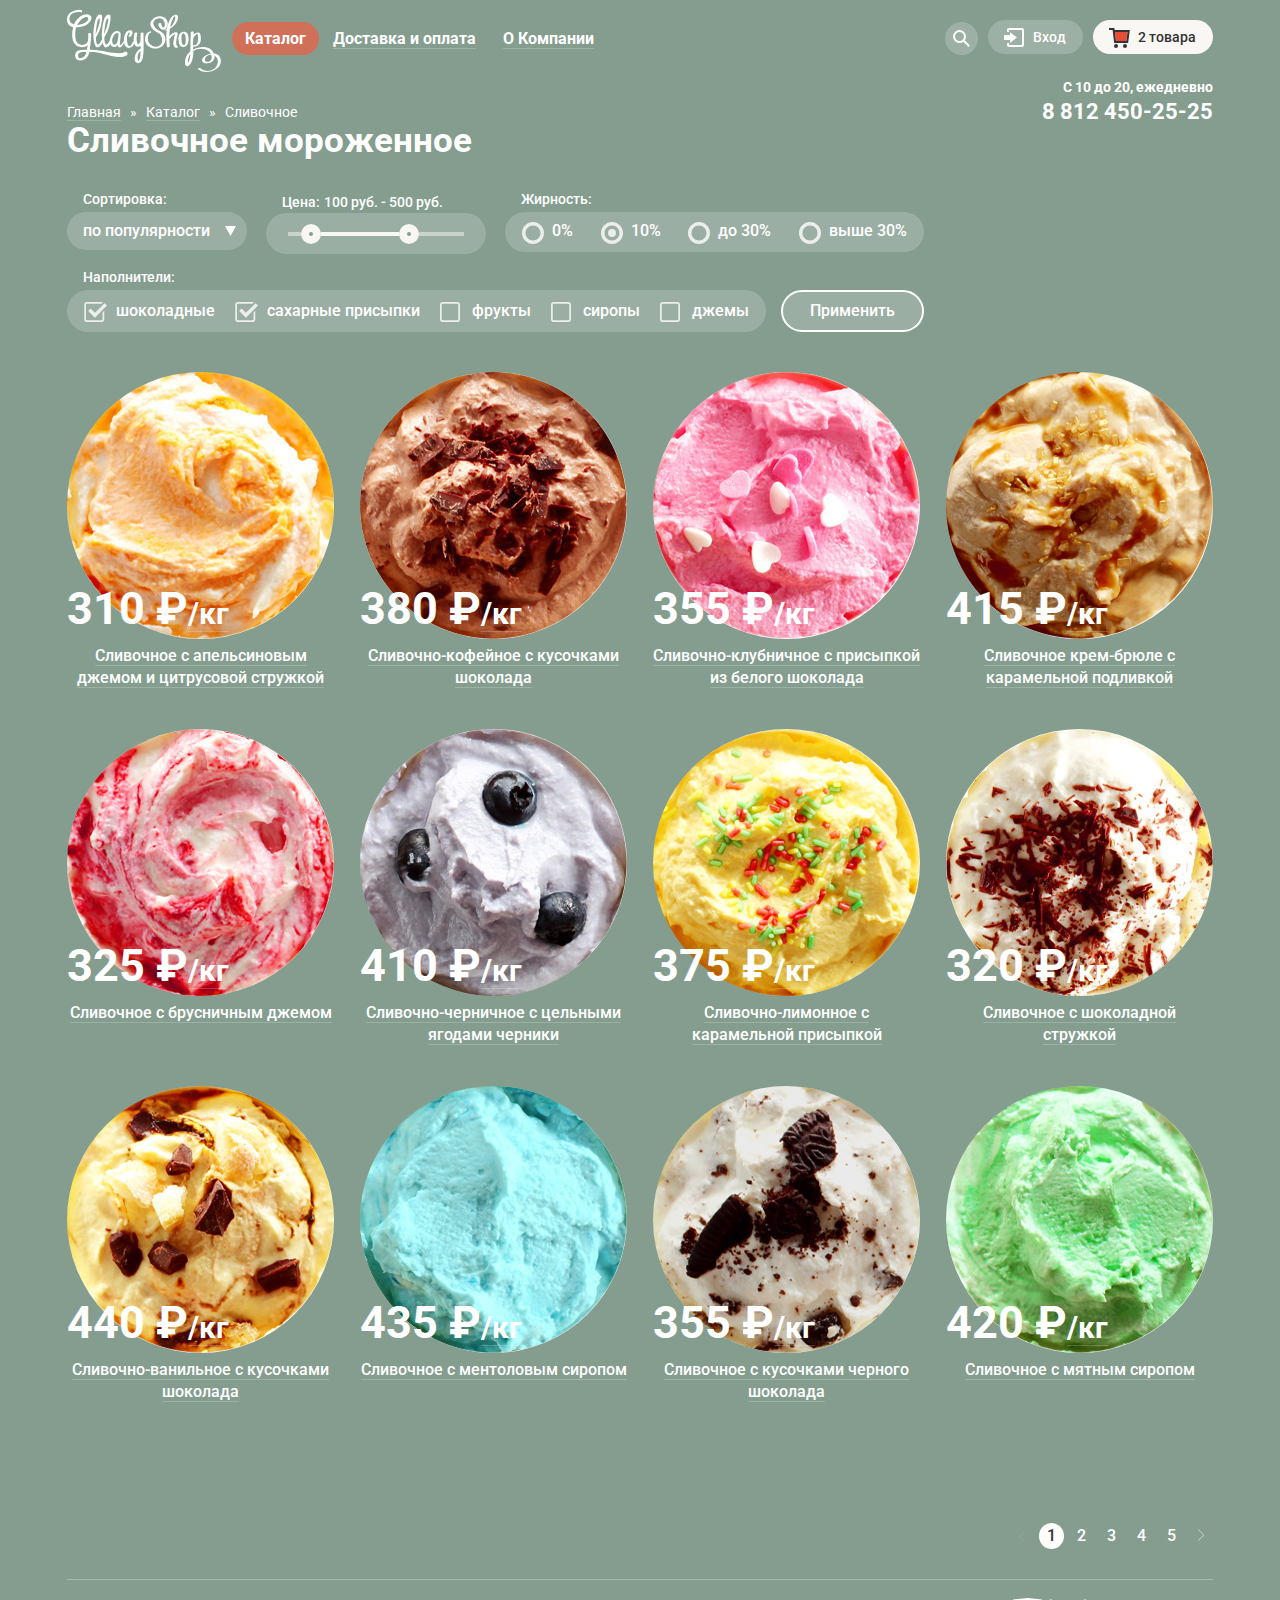
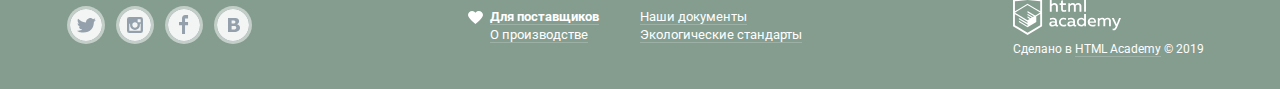
==== commit 81c2cf29: "Правки по ошибкам, выданным валидатором" ====
--- a/catalog.html
+++ b/catalog.html
@@ -64,14 +64,14 @@
 									<td><button><img width="11" height="11" src="img/delete-btn.svg" alt="Кнопка удаления"></button></td>
 									<td><img src="img/ice-1.jpg" width="33" height="33" alt="Апельсиновый пломбир"></td>
 									<td>Пломбир с апельсиновым джемом</td>
-									<td>1,5кг &times; <span>200 руб.<span></td>
+									<td>1,5кг &times; <span>200 руб.</span></td>
 									<td>300 руб.</td>
 								</tr>
 								<tr>
-									<td><button><img width="11" height="11" src="img/delete-btn.svg" alt="Кнопка удаления"></td>
+									<td><button><img width="11" height="11" src="img/delete-btn.svg" alt="Кнопка удаления"></button></td>
 									<td><img src="img/ice-3.jpg" width="33" height="33" alt="Клубничный пломбир"></td>
 									<td class="basket-of-ice-line">Клубничный пломбир с присыпкой из белого шоколада</td>
-									<td class="basket-of-ice-line">1,5кг &times; <span>300 руб.<span></td>
+									<td class="basket-of-ice-line">1,5кг &times; <span>300 руб.</span></td>
 									<td class="basket-of-ice-line">450 руб.</td>
 								</tr>
 							</table>
@@ -109,7 +109,7 @@
 				</div>
 				<div class="selection-price">
 					<div>
-						<label for="selection-price">Цена:</label>
+						<label>Цена:</label>
 						<output name="priceoutput">100 руб. - 500 руб.</output>
 					</div>
 					<div class="selection-range">
@@ -324,13 +324,13 @@
 				</li>
 			</ul>
 			<ul class="road-number">
-				<li class="road-number-item"><button type="button" disabled><img  width="8" height="12" src="img/icon-right-small.svg"></button></li>
+				<li class="road-number-item"><button type="button" disabled><img  width="8" height="12" src="img/icon-right-small.svg" alt="Листать влево"></button></li>
 				<li class="road-number-item"><button type="button" class="road-number-active">1</button></li>
 				<li class="road-number-item"><button type="button">2</button></li>
 				<li class="road-number-item"><button type="button">3</button></li>
 				<li class="road-number-item"><button type="button">4</button></li>
 				<li class="road-number-item"><button type="button">5</button></li>
-				<li class="road-number-item"><button type="button"><img  width="8" height="12" src="img/icon-right-small.svg"></button></li>
+				<li class="road-number-item"><button type="button"><img  width="8" height="12" src="img/icon-right-small.svg" alt="Листать вправо"></button></li>
 			</ul>
 		</div>
 		</main>
@@ -357,7 +357,7 @@
 				<a href="https://htmlacademy.ru/intensive/htmlcss">
 					<img src="img/logo-htmlacademy-small.svg" width="108" height="39" alt="Логотип HTML Academy">
 				</a>
-				<p>Сделано в <a href="https://htmlacademy.ru/intensive/htmlcss"><span>HTML Academy</span></a> &copy; 2017</p>
+				<p>Сделано в <a href="https://htmlacademy.ru/intensive/htmlcss"><span>HTML Academy</span></a> &copy; 2019</p>
 			</div>
 		</div>
 		</div>
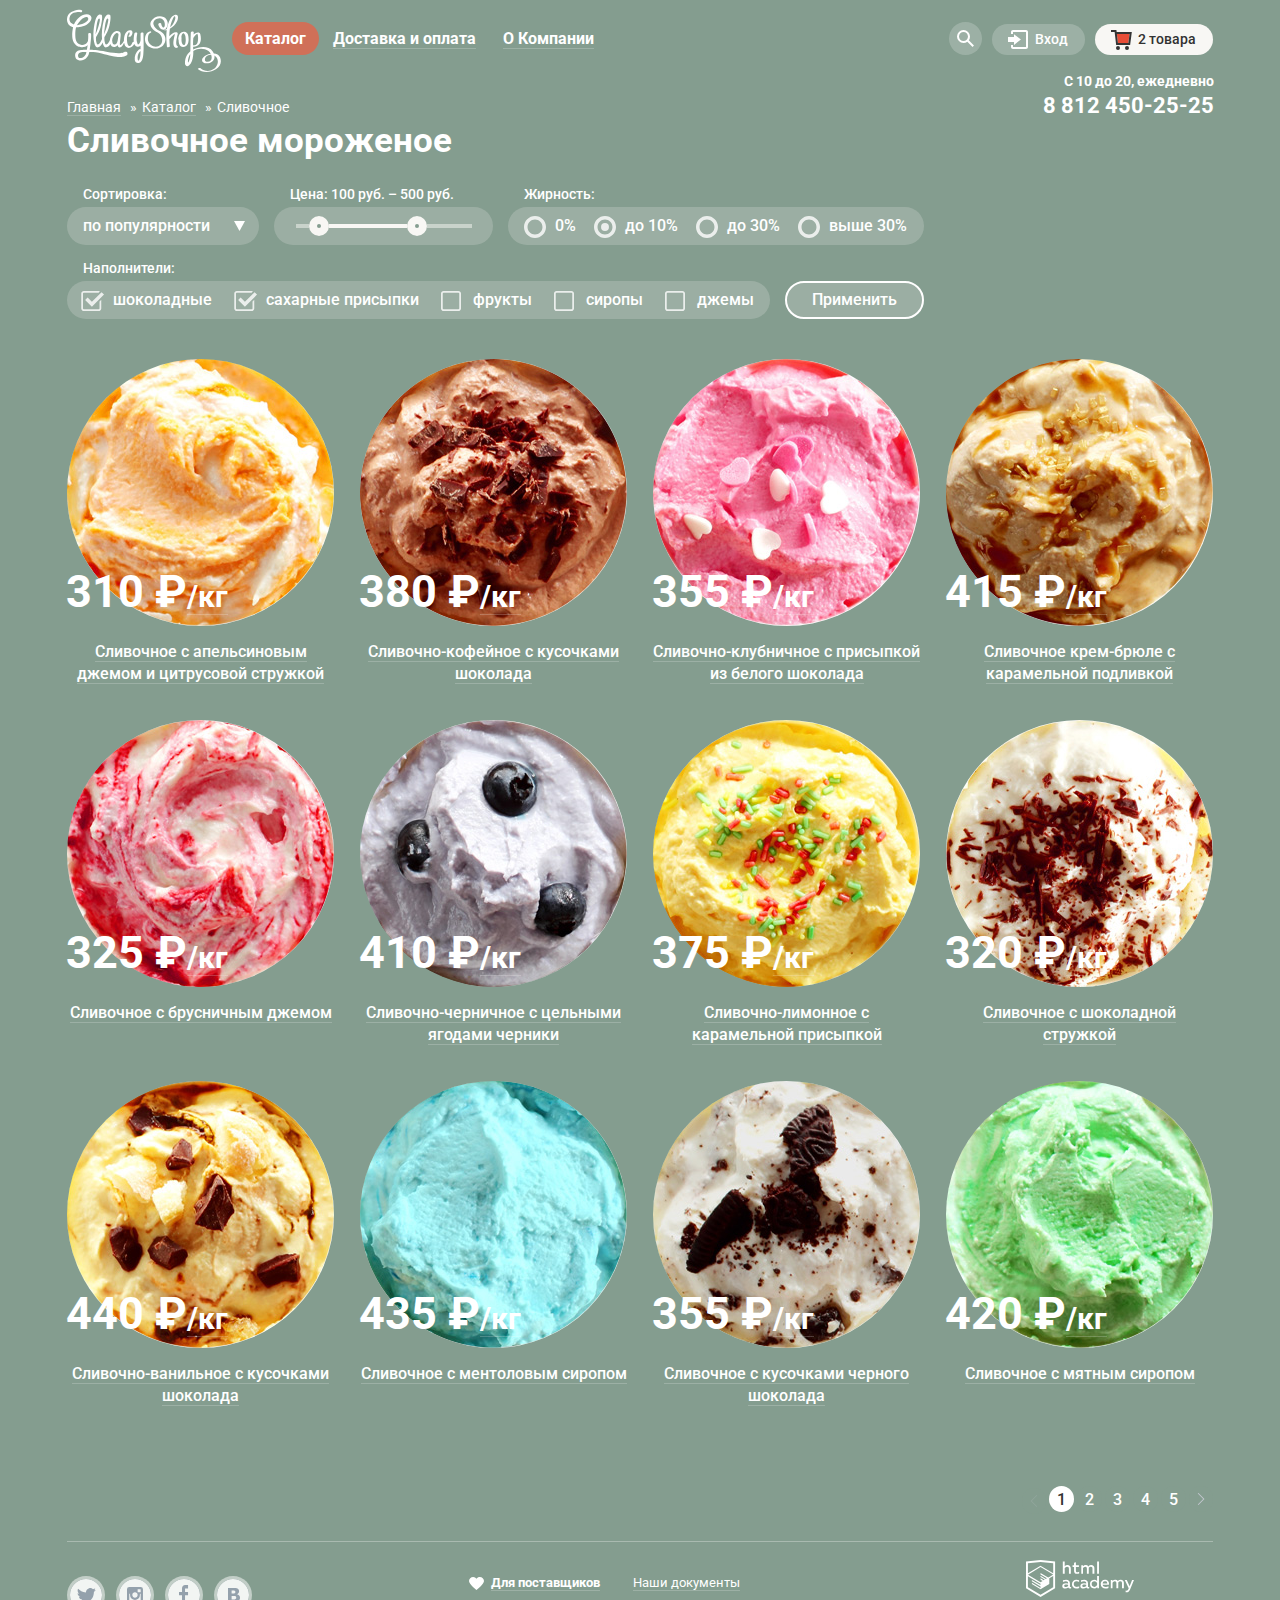
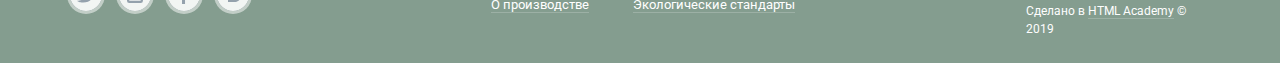
==== commit ea5629af: "Правки по основным критериям" ====
--- a/catalog.html
+++ b/catalog.html
@@ -96,7 +96,7 @@
 				<li class="road-item"><a href="#"><span>Каталог</span></a></li>
 				<li>Сливочное</li>
 			</ul>
-			<h2 class="catalog-name">Сливочное мороженное</h2>
+			<h2 class="catalog-name">Сливочное мороженое</h2>
 			<form class="selection" action="https://echo.htmlacademy.ru" method="get">
 				<div class="selection-sorting">
 					<label for="selection-sorting">Сортировка:</label>
@@ -108,10 +108,7 @@
 					</select>
 				</div>
 				<div class="selection-price">
-					<div>
-						<label>Цена:</label>
-						<output name="priceoutput">100 руб. - 500 руб.</output>
-					</div>
+					<label>Цена: 100 руб. &ndash; 500 руб.</label>
 					<div class="selection-range">
 						<div class="disable-range">
 							<div class="action-range"></div>
@@ -131,7 +128,7 @@
 						<label>
 							<input class="visually-hidden" type="radio" name="selection-fat" value="10%" checked>
 							<span class="radio-indicator"></span>
-							10%
+							до 10%
 						</label>
 						<label>
 							<input class="visually-hidden" type="radio" name="selection-fat" value="<30%">
@@ -324,13 +321,13 @@
 				</li>
 			</ul>
 			<ul class="road-number">
-				<li class="road-number-item"><button type="button" disabled><img  width="8" height="12" src="img/icon-right-small.svg" alt="Листать влево"></button></li>
-				<li class="road-number-item"><button type="button" class="road-number-active">1</button></li>
-				<li class="road-number-item"><button type="button">2</button></li>
-				<li class="road-number-item"><button type="button">3</button></li>
-				<li class="road-number-item"><button type="button">4</button></li>
-				<li class="road-number-item"><button type="button">5</button></li>
-				<li class="road-number-item"><button type="button"><img  width="8" height="12" src="img/icon-right-small.svg" alt="Листать вправо"></button></li>
+				<li class="road-number-item"><a href="#"><img  width="8" height="12" src="img/icon-right-small.svg" alt="Листать влево"></a></li>
+				<li class="road-number-item"><a href="#" class="road-number-active">1</a></li>
+				<li class="road-number-item"><a href="#">2</a></li>
+				<li class="road-number-item"><a href="#">3</a></li>
+				<li class="road-number-item"><a href="#">4</a></li>
+				<li class="road-number-item"><a href="#">5</a></li>
+				<li class="road-number-item"><a href="#"><img  width="8" height="12" src="img/icon-right-small.svg" alt="Листать вправо"></a></li>
 			</ul>
 		</div>
 		</main>
--- a/css/style.css
+++ b/css/style.css
@@ -243,7 +243,7 @@
 .user-navigation > li {
 	margin: 0;
 	padding: 0;
-	margin-top: 26px;
+	margin-top: 28px;
 	margin-left: 10px;
 }
 
@@ -309,7 +309,7 @@
 .user-navigation-enter > a,
 .user-navigation-basket > a {
 	margin: 0;
-	padding: 9px 17px 9px 45px;
+	padding: 7px 17px 8px 43px;
 	
 	font-size: 14px;
 	line-height: 16px;
@@ -565,6 +565,9 @@
 }
 
 .site-information {
+	margin-top: -6px;
+	margin-right: -1px;
+	margin-bottom: 0;
 	text-align: right;
 	
 	font-size: 14px;
@@ -586,7 +589,7 @@
 .slider {
 	position: relative;
 	
-	padding-top: 280px;
+	padding-top: 275px;
 	
 	text-align: center;
 	color: #fff;
@@ -615,7 +618,7 @@
 
 .slider-controls {
 	position: absolute;
-	bottom: 23px;
+	bottom: 20px;
 	left: 0;
 	z-index: 20;
 	
@@ -672,7 +675,7 @@
 }
 
 .main-catalog {
-	margin-top: -20px;
+	margin-top: -19px;
 }
 
 .stock {
@@ -681,7 +684,7 @@
 	justify-content: space-between;
 	margin: 0;
 	padding: 0;
-	margin-top: 40px;
+	margin-top: 41px;
 	margin-bottom: 40px;
 }
 
@@ -689,10 +692,10 @@
 .stock-chocolate {
 	display: flex;
 	flex-direction: column;
-	padding-left: 20px;
+	padding-left: 19px;
 	padding-right: 10px;
 	
-	width: 530px;
+	width: 531px;
 	min-height: 229px;
 	
 	border-radius: 15px;
@@ -701,7 +704,7 @@
 .stock-raspberries h3,
 .stock-chocolate h3{
 	margin: 0;
-	margin-top: 20px;
+	margin-top: 17px;
 	padding: 0;
 	
 	font-size: 35px;
@@ -712,8 +715,8 @@
 .stock-raspberries p,
 .stock-chocolate p{
 	margin: 0;
-	margin-top: 20px;
-	margin-bottom: 35px;
+	margin-top: 15px;
+	margin-bottom: 43px;
 	padding: 0;
 	
 	font-size: 18px;
@@ -723,6 +726,8 @@
 
 .stock-raspberries a,
 .stock-chocolate a{
+	padding: 10px 23px 11px 21px;
+	
 	display: inline-block;
 	align-self: flex-end;
 	margin-right: 10px;
@@ -742,6 +747,7 @@
 
 .features {
 	margin: 0;
+	margin-top: -3px;
 	margin-bottom: 40px;
 	padding: 0;
 	padding-left: 21px;
@@ -757,7 +763,6 @@
 }
 
 .features p {
-	width: 1013px;
 	margin: 0;
 	padding: 0;
 	margin-bottom: 20px;
@@ -774,14 +779,14 @@
 	margin: 0;
 	padding: 0;
 	padding-left: 56px;
-	padding-right: 28px;
+	padding-right: 25px;
 	
 	list-style: none;
 }
 
 .features-item {
 	position: relative;
-	width: 480px;
+	width: 479px;
 	margin: 0;
 	padding: 0;
 	padding-bottom: 23px;
@@ -791,7 +796,7 @@
 .features-item::before {
 	content: "";
 	position: absolute;
-	top: -10px;
+	top: -13px;
 	left: -56px;
 	width: 49px;
 	height: 49px;
@@ -838,7 +843,7 @@
 .blog p {
 	margin: 0;
 	margin-left: 20px;
-	margin-top: 20px;
+	margin-top: 22px;
 	margin-bottom: 5px;
 	padding: 0;
 		
@@ -850,6 +855,7 @@
 
 .blog a {
 	display: block;
+	width: 300px;
 	margin: 0;
 	margin-left: 20px;
 	padding: 0;
@@ -903,7 +909,7 @@
 }
 
 .subscription-back p {
-	margin: 23px;
+	margin: 30px 10px 0px 21px;
 }
 
 .subscription-form {
@@ -915,7 +921,8 @@
 
 .subscription-form input {
 	width: 352px;
-	min-height: 44px;
+	margin-top: 35px;
+	min-height: 42px;
 	padding-left: 15px;
 	
 	border-radius: 5px;
@@ -923,9 +930,8 @@
 }
 
 .subscription-form .button {
-	padding: 12px 15px;
+	padding: 10px 18px;
 	margin-left: 10px;
-	margin-bottom: 4px;
 }
 
 .map-and-contacts {
@@ -936,27 +942,28 @@
 	width: 1200px;
 	min-height: 430px;
 	
-	background-image: url("../img/map-ice.svg"), url("../img/map.jpg");
-	background-repeat: no-repeat, no-repeat;
-	background-position: 266px 139px, -45px 0;
+	background-image: url("../img/map-ice.svg"), url("../img/ice-shadow.png"), url("../img/map.jpg");
+	background-repeat: no-repeat, no-repeat, no-repeat;
+	background-position: 266px 139px, 302px 171px, -45px 0;
 }
 
 .contacts {
 	position: absolute;
 	top: 63px;
-	right: 23px;
-	padding: 0 25px;
-	
-	width: 252px;
+	right: 26px;
+	padding: 28px 25px;
+	
+	width: 302px;
 	min-height: 305px;
 	
 	background-color: #fff;
-	border-radius: 10px;
+	border-radius: 15px;
+	box-sizing: border-box;
 }
 
 .contacts p {
-	margin: 0;
-	margin-top: 20px;
+	width: 175px;
+	margin: 0;
 	padding: 0;
 	
 	font-size: 14px;
@@ -966,19 +973,30 @@
 	color: #323232;
 }
 
+.contacts p:nth-child(3) {
+	margin-top: 20px;
+}
+
+.contacts p:nth-child(4) {
+	margin: 3px 0;
+}
+
 .contacts b {
 	display: inline-block;
-	margin: 5px 0;
 	
 	font-size: 18px;
 	line-height: 24px;
 	font-weight: bold;
 }
 
+.contacts .contacts-bold {
+	width: 260px;
+}
+
 .contacts a {
 	display: inline-block;
 	margin: 0;
-	margin-top: 25px;
+	margin-top: 24px;
 	padding-left: 27px;
 	padding-right: 27px;
 	
@@ -998,7 +1016,7 @@
 .road-item {
 	margin: 0;
 	padding: 0;
-	margin-right: 25px;
+	margin-right: 21px;
 }
 
 .road-item a {
@@ -1019,7 +1037,7 @@
 
 .catalog-name {
 	margin: 0;
-	margin-bottom: 20px;
+	margin-top: 5px;
 	padding: 0;
 	
 	font-size: 35px;
@@ -1035,7 +1053,7 @@
 	
 	width: 857px;
 	margin: 0;
-	margin-top: 30px;
+	margin-top: 25px;
 	padding: 0;
 }
 
@@ -1061,7 +1079,7 @@
 }
 
 .selection-sorting select {
-	width: 180px;
+	width: 192px;
 	padding: 10px 0 10px 16px;
 	
 	font-size: 16px;
@@ -1073,7 +1091,7 @@
 	background-color: rgba(248, 247, 244, 0.2);
 	background-image: url("../img/icon-down-dir-white.svg");
 	background-repeat: no-repeat;
-	background-position: 158px 14px;
+	background-position: 167px 14px;
 	border-radius: 25px;
 	
 	-moz-appearance: none;
@@ -1090,7 +1108,7 @@
 	
 	background-color: #f8f7f4;
 	background-image: url("../img/icon-down-dir-small.svg");
-	background-position: 158px 17px;
+	background-position: 167px 17px;
 }
 
 .selection-sorting select::-ms-expand {
@@ -1103,12 +1121,15 @@
 }
 
 .selection-price label {
+	display: inline-block;
+	margin: 0;
+	padding: 0;
 	margin-left: 16px;
 	margin-bottom: 5px;
 }
 
 .selection-range {
-	padding: 19px 22px 18px 22px;
+	padding: 17px 21px 17px 22px;
 	
 	background-color: rgba(248, 247, 244, 0.2);
 	border-radius: 25px;
@@ -1165,10 +1186,6 @@
 	z-index: 5;
 }
 
-.selection-price input {	
-	width: 176px;
-}
-
 .selection-fat {
 	display: flex;
 	flex-direction: column;
@@ -1184,8 +1201,8 @@
 	flex-wrap: wrap;
 	justify-content: space-between;
 	
-	width: 385px;
-	padding: 10px 17px 12px 17px;
+	width: 382px;
+	padding: 10px 17px 10px 17px;
 	
 	background-color: rgba(248, 247, 244, 0.2);
 	border-radius: 25px;
@@ -1207,8 +1224,8 @@
 
 .selection-fat input[type="radio"] + .radio-indicator {
 	position: absolute;
-	top: 0;
-	left: 0;
+	top: -1px;
+	left: -1px;
 	
 	width: 22px;
 	height: 22px;
@@ -1248,9 +1265,9 @@
 	flex-wrap: wrap;
 	justify-content: space-between;
 	
-	width: 665px;
-	
-	padding: 12px 17px;
+	width: 671px;
+	
+	padding: 10px 16px;
 	
 	background-color: rgba(248, 247, 244, 0.2);
 	border-radius: 25px;
@@ -1260,7 +1277,7 @@
 	position: relative;
 	margin: 0;
 	padding: 0;
-	padding-left: 32px;
+	padding-left: 30px;
 	
 	font-size: 16px;
 	line-height: 18px;
@@ -1272,7 +1289,7 @@
 .filler-checkbox input[type="checkbox"] + .checkbox-indicator {
 	position: absolute;
 	top: 0;
-	left: 0;
+	left: -2px;
 	
 	width: 24px;
 	height: 20px;
@@ -1299,7 +1316,7 @@
 
 .selection .btn-submit {
 	align-self: flex-end;
-	padding: 10px 27px;
+	padding: 8px 25px;
 	margin: 0;
 	
 	font-size: 16px;
@@ -1382,6 +1399,13 @@
 	padding: 0;
 }
 
+.catalog-item figcaption {
+	margin: 0;
+	margin-top: 9px;
+	margin-bottom: -5px;
+	padding: 0;
+}
+
 .catalog-item a {
 	position: relative;
 	margin: 0;
@@ -1401,8 +1425,8 @@
 
 .catalog-item p {
 	position: absolute;
-	top: 214px;
-	left: 0;
+	top: 210px;
+	left: -1px;
 	margin: 0;
 	padding: 0;
 	
@@ -1463,7 +1487,7 @@
 	justify-content: flex-end;
 	margin: 0;
 	margin-bottom: 30px;
-	margin-top: 80px;
+	margin-top: 47px;
 	padding: 0;
 	
 	list-style: none;
@@ -1471,12 +1495,12 @@
 
 .road-number-item {
 	margin: 0;
-	margin-left: 5px;
-}
-
-.road-number-item button {
-	margin: 0;
-	padding: 4px 8px;
+	margin-left: 3px;
+}
+
+.road-number-item a {
+	margin: 0;
+	padding: 4px 8px 3px 8px;
 	
 	font-size: 16px;
 	line-height: 18px;
@@ -1487,6 +1511,7 @@
 	border-radius: 50%;
 	border: none;
 	cursor: pointer;
+	text-decoration: none;
 }
 
 .road-number .road-number-active {
@@ -1499,16 +1524,18 @@
 	transform: rotate(180deg);
 }
 
-.road-number-item button:disabled {
+.road-number-item:first-child a {
 	opacity: 0.2;
-}
-
-.road-number-item button:hover:not(.road-number-active),
-.road-number-item button:focus:not(.road-number-active) {
+	cursor: default;
+	pointer-events: none;
+}
+
+.road-number-item a:hover:not(.road-number-active),
+.road-number-item a:focus:not(.road-number-active) {
 	background-color: rgba(248, 247, 244, 0.2);
 }
 
-.road-number-item button:active:not(.road-number-active) {
+.road-number-item a:active:not(.road-number-active) {
 	color: #323232;
 	
 	background-color: #fff;
@@ -1574,7 +1601,7 @@
 	display: flex;
 	flex-wrap: wrap;
 	margin: 0;
-	margin-top: 26px;
+	margin-top: 34px;
 	padding: 0;
 }
 
@@ -1648,6 +1675,7 @@
 
 .network-information {
 	width: 330px;
+	margin-left: -12px;
 }
 
 .footer-list {
@@ -1655,7 +1683,7 @@
 	flex-wrap: wrap;
 	margin: 0;
 	padding: 0;
-	margin-top: 28px;
+	margin-top: 32px;
 	
 	font-size: 13px;
 	line-height: 18px;
@@ -1663,7 +1691,6 @@
 }
 
 .footer-item {
-	display: inline-block;
 	min-width: 165px;
 	margin: 0;
 	padding: 0;
@@ -1671,6 +1698,15 @@
 
 .footer-item:nth-child(2n-1) a {
 	margin-left: 15px;
+}
+
+.footer-item:nth-child(2n) a {
+	margin-left: -8px;
+}
+
+.footer-item a {
+	display: inline-block;
+	margin-bottom: 4px;
 }
 
 .footer-item a,
@@ -1752,10 +1788,11 @@
 }
 
 .footer-copyright {
-	width: 200px;
+	width: 190px;
 	margin: 0;
 	padding: 0;
 	margin-top: 18px;
+	margin-right: -3px;
 	
 	font-size: 12px;
 	line-height: 18px;
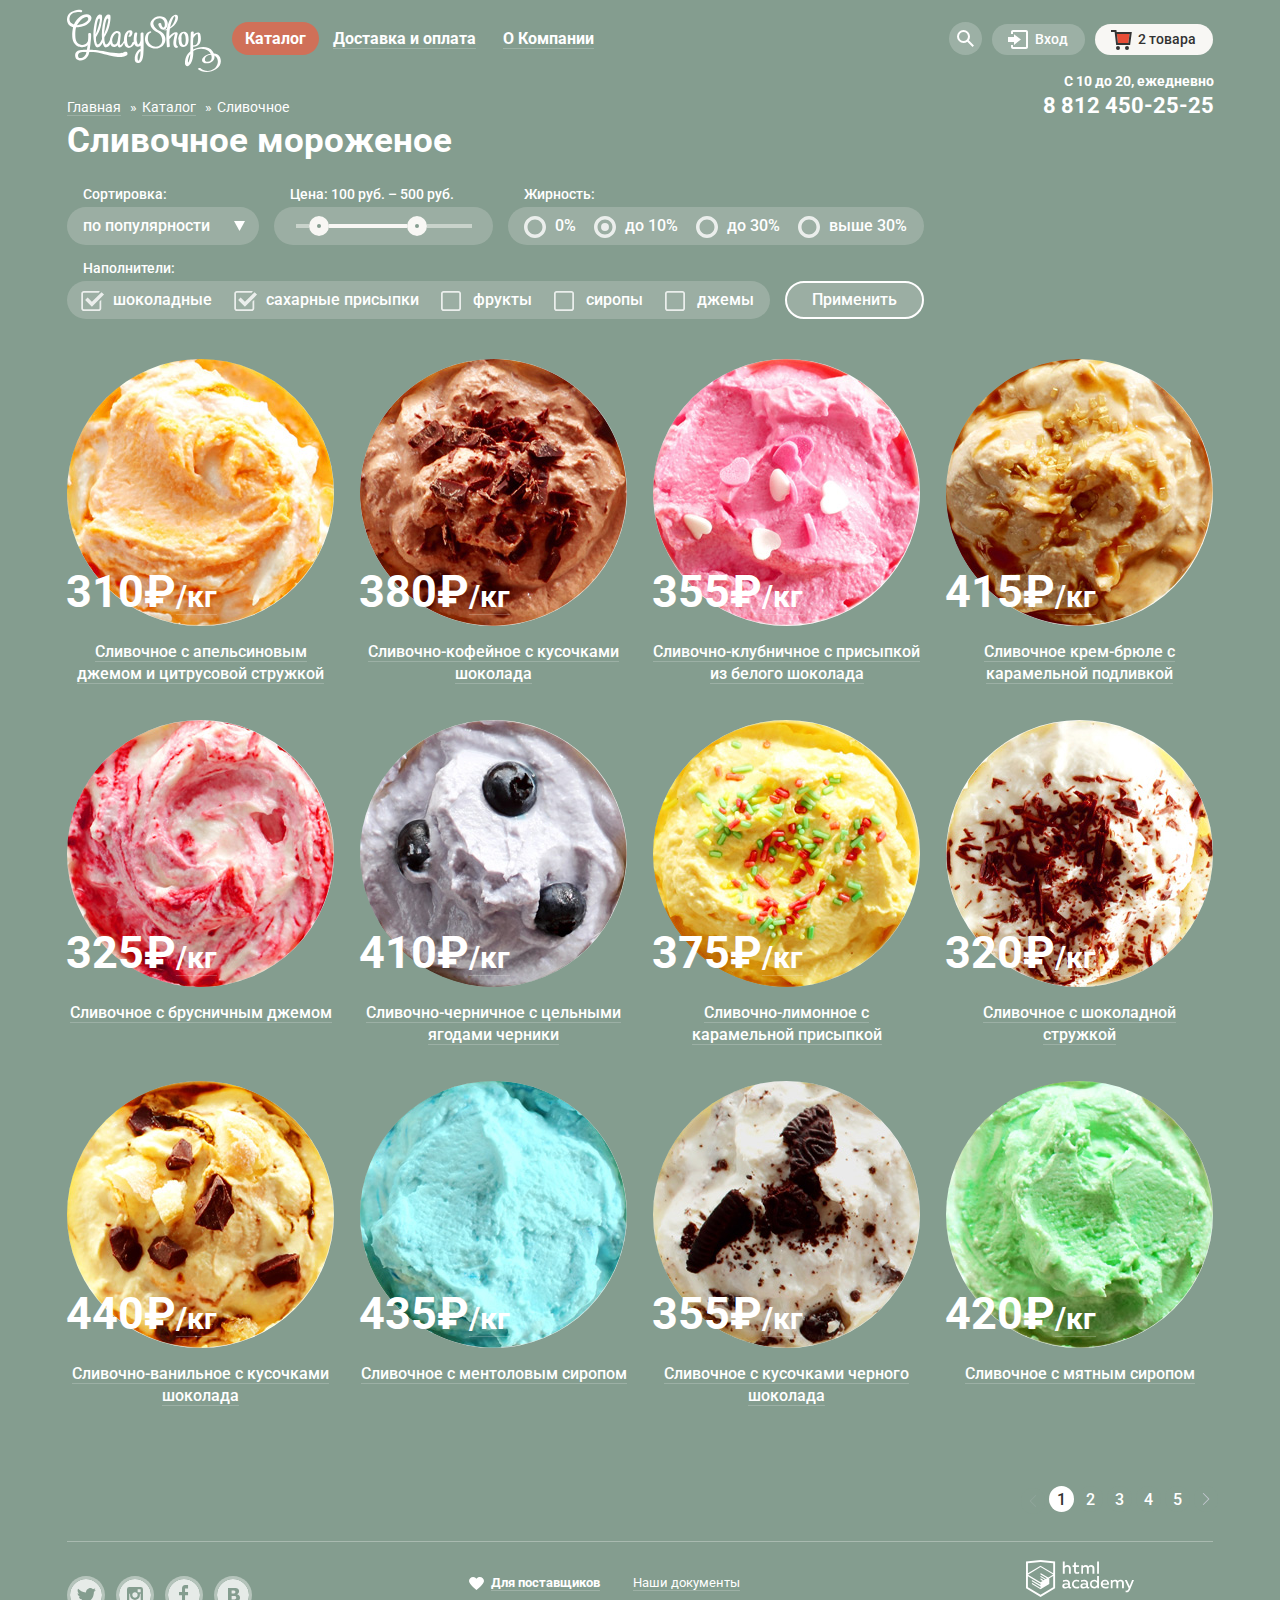
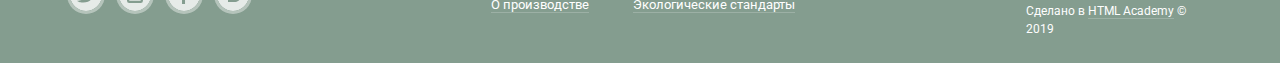
==== commit 27e1eb5c: "Очередные правки" ====
--- a/catalog.html
+++ b/catalog.html
@@ -5,7 +5,7 @@
 		<title>HTML Academy: Глейси</title>
 		<link href="https://fonts.googleapis.com/css?family=Roboto:400,500,700&display=swap&subset=cyrillic" rel="stylesheet">
 		<link href="css/normolize.css" rel="stylesheet">
-		<link href="css/style.css" rel="stylesheet">
+		<link href="css/style-mini.css" rel="stylesheet">
 	</head>
 	<body>
 		<header class="main-header">
@@ -15,17 +15,17 @@
 					<img src="img/gllacy.svg" width="154" height="64" alt="Логотип GllacyShop">
 				</a>
 				<ul class="site-navigation">
-					<li class="catalog-popap navigation-background page-focus"><a href="#"><span>Каталог</span></a>
+					<li class="catalog-popap navigation-background page-focus"><a href="full-catalog.html"><span>Каталог</span></a>
 						<ul class="site-navigation-catalog">
-							<li class="site-navigation-item"><a href="#">Новинки</a></li>
+							<li class="site-navigation-item"><a href="catalog-new.html">Новинки</a></li>
 							<li class="site-navigation-online"><a href="#">Сливочное</a></li>
-							<li><a href="#">Щербеты</a></li>
-							<li><a href="#">Фруктовый лед</a></li>
-							<li><a href="#">Мелорин</a></li>
+							<li><a href="catalog-cherbet.html">Щербеты</a></li>
+							<li><a href="frootice.html">Фруктовый лед</a></li>
+							<li><a href="melorin.html">Мелорин</a></li>
 						</ul>
 					</li>
-					<li class="navigation-background"><a href="#"><span>Доставка и оплата</span></a></li>
-					<li class="navigation-background"><a href="#"><span>О Компании</span></a></li>
+					<li class="navigation-background"><a href="buy-and-give.html"><span>Доставка и оплата</span></a></li>
+					<li class="navigation-background"><a href="about-me.html"><span>О Компании</span></a></li>
 				</ul>
 				<ul class="user-navigation">
 					<li class="user-navigation-search">
@@ -35,7 +35,7 @@
 						</form>
 					</li>
 					<li class="user-navigation-enter">
-						<a class="login-link" href="#">Вход</a>
+						<a class="login-link" href="enter-form.html">Вход</a>
 						<div class="login-user">
 							<form class="login-form" action="https://echo.htmlacademy.ru" method="post">
 								<div class="login-form-mail">
@@ -49,15 +49,15 @@
 								<div class="enter-and-registration">
 									<button class="button" type="submit">Войти</button>
 									<ul class="registration">
-										<li><a href="#">Забыли пароль?</a></li>
-										<li><a href="#">Новая регистрация</a></li>
+										<li><a href="restore-password.html">Забыли пароль?</a></li>
+										<li><a href="new-registration.html">Новая регистрация</a></li>
 									</ul>
 								</div>
 							</form>
 						</div>
 					</li>
 					<li class="user-navigation-basket">
-						<a href="#" class="basket-link-full"><span class="visually-hidden">Корзина</span>2 товара</a>
+						<a href="basket.html" class="basket-link-full"><span class="visually-hidden">Корзина</span>2 товара</a>
 						<div class="ice-user-basket">	
 							<table class="basket-of-ice">
 								<tr>
@@ -77,7 +77,7 @@
 							</table>
 							<div class="price-and-buy">
 								<p>Итого: 750 руб.</p>
-								<a class="button" href="#">Оформить заказ</a>
+								<a class="button" href="basket-full.html">Оформить заказ</a>
 							</div>
 						</div>
 					</li>
@@ -93,7 +93,7 @@
 		<div class="container">
 			<ul class="road-list">
 				<li class="road-item"><a href="index.html"><span>Главная</span></a></li>
-				<li class="road-item"><a href="#"><span>Каталог</span></a></li>
+				<li class="road-item"><a href="full-catalog.html"><span>Каталог</span></a></li>
 				<li>Сливочное</li>
 			</ul>
 			<h2 class="catalog-name">Сливочное мороженое</h2>
@@ -176,158 +176,134 @@
 			</form>
 			<ul class="catalog-list">
 				<li class="catalog-item">
-					<div class="catalog-background">
-					</div>
 					<div>
 						<figure>
 							<img src="img/ice-1.jpg" width="267" height="267" alt="Оранжевое мороженное">
 							<figcaption><a href="#"><span>Сливочное с апельсиновым джемом и цитрусовой стружкой</span></a></figcaption>
 						</figure>
-						<p>310 &#x20bd;<span class="disain-price">/кг</span></p>
-						<a class="button" href="#">Быстрый просмотр</a>
-					</div>
-				</li>
-				<li class="catalog-item">
-					<div class="catalog-background">
-					</div>
+						<p>310&#x20bd;<span class="disain-price">/кг</span></p>
+						<a class="button" href="ice-1.html">Быстрый просмотр</a>
+					</div>
+				</li>
+				<li class="catalog-item">
 					<div>
 						<figure>
 							<img src="img/ice-2.jpg" width="267" height="267" alt="Шоколадное мороженное">
 							<figcaption><a href="#"><span>Сливочно-кофейное с кусочками шоколада</span></a></figcaption>
 						</figure>
-						<p>380 &#x20bd;<span class="disain-price">/кг</span></p>
-						<a class="button" href="#">Быстрый просмотр</a>
-					</div>
-				</li>
-				<li class="catalog-item">
-					<div class="catalog-background">
-					</div>
+						<p>380&#x20bd;<span class="disain-price">/кг</span></p>
+						<a class="button" href="ice-2.html">Быстрый просмотр</a>
+					</div>
+				</li>
+				<li class="catalog-item">
 					<div>
 						<figure>
 							<img src="img/ice-3.jpg" width="267" height="267" alt="Розовое с белыми сердечками">
 							<figcaption><a href="#"><span>Сливочно-клубничное с присыпкой из белого шоколада</span></a></figcaption>
 						</figure>
-						<p>355 &#x20bd;<span class="disain-price">/кг</span></p>
-						<a class="button" href="#">Быстрый просмотр</a>
-					</div>
-				</li>
-				<li class="catalog-item">
-					<div class="catalog-background">
-					</div>
+						<p>355&#x20bd;<span class="disain-price">/кг</span></p>
+						<a class="button" href="ice-3.html">Быстрый просмотр</a>
+					</div>
+				</li>
+				<li class="catalog-item">
 					<div>
 						<figure>
 							<img src="img/ice-4.jpg" width="267" height="267" alt="Карамельное мороженное">
 							<figcaption><a href="#"><span>Сливочное крем-брюле с карамельной подливкой</span></a></figcaption>
 						</figure>
-						<p>415 &#x20bd;<span class="disain-price">/кг</span></p>
-						<a class="button" href="#">Быстрый просмотр</a>
-					</div>
-				</li>
-				<li class="catalog-item">
-					<div class="catalog-background">
-					</div>
+						<p>415&#x20bd;<span class="disain-price">/кг</span></p>
+						<a class="button" href="ice-4.html">Быстрый просмотр</a>
+					</div>
+				</li>
+				<li class="catalog-item">
 					<div>
 						<figure>
 							<img src="img/ice-5.jpg" width="267" height="267" alt="Красно-белое мороженное">
 							<figcaption><a href="#"><span>Сливочное с брусничным джемом</span></a></figcaption>
 						</figure>
-						<p>325 &#x20bd;<span class="disain-price">/кг</span></p>
-						<a class="button" href="#">Быстрый просмотр</a>
-					</div>
-				</li>
-				<li class="catalog-item">
-					<div class="catalog-background">
-					</div>
+						<p>325&#x20bd;<span class="disain-price">/кг</span></p>
+						<a class="button" href="ice-5.html">Быстрый просмотр</a>
+					</div>
+				</li>
+				<li class="catalog-item">
 					<div>
 						<figure>
 							<img src="img/ice-6.jpg" width="267" height="267" alt="Черничное мороженное">
 							<figcaption><a href="#"><span>Сливочно-черничное с цельными ягодами черники</span></a></figcaption>
 						</figure>
-						<p>410 &#x20bd;<span class="disain-price">/кг</span></p>
-						<a class="button" href="#">Быстрый просмотр</a>
-					</div>
-				</li>
-				<li class="catalog-item">
-					<div class="catalog-background">
-					</div>
+						<p>410&#x20bd;<span class="disain-price">/кг</span></p>
+						<a class="button" href="ice-6.html">Быстрый просмотр</a>
+					</div>
+				</li>
+				<li class="catalog-item">
 					<div>
 						<figure>
 							<img src="img/ice-7.jpg" width="267" height="267" alt="Желтое мороженное с присыпкой">
 							<figcaption><a href="#"><span>Сливочно-лимонное с карамельной присыпкой</span></a></figcaption>
 						</figure>
-						<p>375 &#x20bd;<span class="disain-price">/кг</span></p>
-						<a class="button" href="#">Быстрый просмотр</a>
-					</div>
-				</li>
-				<li class="catalog-item">
-					<div class="catalog-background">
-					</div>
+						<p>375&#x20bd;<span class="disain-price">/кг</span></p>
+						<a class="button" href="ice-7.html">Быстрый просмотр</a>
+					</div>
+				</li>
+				<li class="catalog-item">
 					<div>
 						<figure>
 							<img src="img/ice-8.jpg" width="267" height="267" alt="Белое мороженное с шоколадом">
 							<figcaption><a href="#"><span>Сливочное с шоколадной стружкой</span></a></figcaption>
 						</figure>
-						<p>320 &#x20bd;<span class="disain-price">/кг</span></p>
-						<a class="button" href="#">Быстрый просмотр</a>
-					</div>
-				</li>
-				<li class="catalog-item">
-					<div class="catalog-background">
-					</div>
+						<p>320&#x20bd;<span class="disain-price">/кг</span></p>
+						<a class="button" href="ice-8.html">Быстрый просмотр</a>
+					</div>
+				</li>
+				<li class="catalog-item">
 					<div>
 						<figure>
 							<img src="img/ice-9.jpg" width="267" height="267" alt="Кремовое мороженное с кусочками шоколада">
 							<figcaption><a href="#"><span>Сливочно-ванильное с кусочками шоколада</span></a></figcaption>
 						</figure>
-						<p>440 &#x20bd;<span class="disain-price">/кг</span></p>
-						<a class="button">Быстрый просмотр</a>
-					</div>
-				</li>
-				<li class="catalog-item">
-					<div class="catalog-background">
-					</div>
+						<p>440&#x20bd;<span class="disain-price">/кг</span></p>
+						<a class="button" href="ice-9.html">Быстрый просмотр</a>
+					</div>
+				</li>
+				<li class="catalog-item">
 					<div>
 						<figure>
 							<img src="img/ice-10.jpg" width="267" height="267" alt="Голубое мороженное">
 							<figcaption><a href="#"><span>Сливочное с ментоловым сиропом</span></a></figcaption>
 						</figure>
-						<p>435 &#x20bd;<span class="disain-price">/кг</span></p>
-						<a class="button">Быстрый просмотр</a>
-					</div>
-				</li>
-				<li class="catalog-item">
-					<div class="catalog-background">
-					</div>
+						<p>435&#x20bd;<span class="disain-price">/кг</span></p>
+						<a class="button" href="ice-10.html">Быстрый просмотр</a>
+					</div>
+				</li>
+				<li class="catalog-item">
 					<div>
 						<figure>
 							<img src="img/ice-11.jpg" width="267" height="267" alt="Белое мороженное с кусочками шоколада">
 							<figcaption><a href="#"><span>Сливочное с кусочками черного шоколада</span></a></figcaption>
 						</figure>
-						<p>355 &#x20bd;<span class="disain-price">/кг</span></p>
-						<a class="button">Быстрый просмотр</a>
-					</div>
-				</li>
-				<li class="catalog-item">
-					<div class="catalog-background">
-					</div>
+						<p>355&#x20bd;<span class="disain-price">/кг</span></p>
+						<a class="button" href="ice-11.html">Быстрый просмотр</a>
+					</div>
+				</li>
+				<li class="catalog-item">
 					<div>
 						<figure>
 							<img src="img/ice-12.jpg" width="267" height="267" alt="Зеленое мороженное">
 							<figcaption><a href="#"><span>Сливочное с мятным сиропом</span></a></figcaption>
 						</figure>
-						<p>420 &#x20bd;<span class="disain-price">/кг</span></p>
-						<a class="button" href="#">Быстрый просмотр</a>
+						<p>420&#x20bd;<span class="disain-price">/кг</span></p>
+						<a class="button" href="ice-12.html">Быстрый просмотр</a>
 					</div>
 				</li>
 			</ul>
 			<ul class="road-number">
-				<li class="road-number-item"><a href="#"><img  width="8" height="12" src="img/icon-right-small.svg" alt="Листать влево"></a></li>
+				<li class="road-number-item"><a href="#"><span class="visually-hidden">Прокрутка назад</span><img  width="8" height="12" src="img/icon-right-small.svg" alt="Листать влево"></a></li>
 				<li class="road-number-item"><a href="#" class="road-number-active">1</a></li>
-				<li class="road-number-item"><a href="#">2</a></li>
-				<li class="road-number-item"><a href="#">3</a></li>
-				<li class="road-number-item"><a href="#">4</a></li>
-				<li class="road-number-item"><a href="#">5</a></li>
-				<li class="road-number-item"><a href="#"><img  width="8" height="12" src="img/icon-right-small.svg" alt="Листать вправо"></a></li>
+				<li class="road-number-item"><a href="page-2.html">2</a></li>
+				<li class="road-number-item"><a href="page-3.html">3</a></li>
+				<li class="road-number-item"><a href="page-4.html">4</a></li>
+				<li class="road-number-item"><a href="page-5.html">5</a></li>
+				<li class="road-number-item"><a href="page-next.html"><span class="visually-hidden">Прокрутка вперед</span><img  width="8" height="12" src="img/icon-right-small.svg" alt="Листать вправо"></a></li>
 			</ul>
 		</div>
 		</main>
@@ -336,10 +312,10 @@
 		<div class="main-footer">
 			<div class="network-social">
 				<ul  class="footer-social">
-					<li class="social-icon"><div class="social-btn"></div><a class="social-button tw-btn" href="#">Твитер</a></li>
-					<li class="social-icon"><div class="social-btn"></div><a class="social-button inst-btn" href="#">Инстаграм</a></li>
-					<li class="social-icon"><div class="social-btn"></div><a class="social-button face-btn" href="#">Фейсбук</a></li>
-					<li class="social-icon"><div class="social-btn"></div><a class="social-button vk-btn" href="#">Вконтакте</a></li>
+					<li class="social-icon"><a class="social-button tw-btn" href="#">Твитер</a></li>
+					<li class="social-icon"><a class="social-button inst-btn" href="#">Инстаграм</a></li>
+					<li class="social-icon"><a class="social-button face-btn" href="#">Фейсбук</a></li>
+					<li class="social-icon"><a class="social-button vk-btn" href="#">Вконтакте</a></li>
 				</ul>
 			</div>
 			<div class="network-information">
--- a/css/style-mini.css
+++ b/css/style-mini.css
@@ -0,0 +1 @@
+body{margin:0;padding:0;font-family:"Roboto",Arial,sans-serif;font-size:16px;line-height:22px;font-weight:400;color:#fff;background-color:#849d8f}img{max-width:100%;height:auto}.visually-hidden:not(:focus):not(:active),input[type="checkbox"].visually-hidden,input[type="radio"].visually-hidden{position:absolute;width:1px;height:1px;margin:-1px;border:0;padding:0;white-space:nowrap;-webkit-clip-path:inset(100%);clip-path:inset(100%);clip:rect(0 0 0 0);overflow:hidden}.site-wrapper{min-width:1200px;background-color:#849d8f;background-image:url("../img/big-ice1.png");background-repeat:no-repeat;background-position:top center;-webkit-transition:background-image 0.5s ease,background-color 0.5s ease;-o-transition:background-image 0.5s ease,background-color 0.5s ease;transition:background-image 0.5s ease,background-color 0.5s ease}.site-wrapper::before,.site-wrapper::after{content:"";visibility:hidden}.site-wrapper::before{background-image:url("..//img/big-ice2.png")}.site-wrapper::after{background-image:url("..//img/big-ice3.png")}.container{width:1146px;margin:0 auto;padding:0 27px}.main-navigation{display:-webkit-box;display:-ms-flexbox;display:flex}.main-navigation img{margin-top:9px;margin-right:11px}.site-navigation,.user-navigation,.road-list,.catalog-list{list-style:none}.road-list a{color:#fff;text-decoration:none}.site-navigation{display:-webkit-box;display:-ms-flexbox;display:flex;-ms-flex-wrap:wrap;flex-wrap:wrap;margin:0;padding:0;width:400px;margin-right:auto;font-size:16px;line-height:18px;font-weight:bold;color:#fff}.site-navigation > li{position:relative;margin:0;margin-right:1px;padding:0;margin-top:30px}.navigation-background > a{padding:7px 13px;color:#fff;text-decoration:none}.navigation-background span{border-bottom:1px solid rgba(255,255,255,0.2)}.navigation-background span:hover,.navigation-background span:focus,.navigation-background span:active{border-bottom:none}.navigation-background > a:hover,.navigation-background > a:focus{color:#323232;text-decoration:none;border-radius:25px;background-color:#f7f6f3}.navigation-background > a:active{color:#323232;text-decoration:none;border-radius:25px;-webkit-box-shadow:inset 0 2px 1px 0 #696969;box-shadow:inset 0 2px 1px 0 #696969;background-color:#f7f6f3}.site-navigation-catalog{display:none;position:absolute;left:-8px;top:30px;width:143px;list-style:none;margin:0;padding:0;font-size:14px;line-height:16px;font-weight:400;-webkit-box-shadow:0 20px 20px 0 rgba(0,0,0,0.4);box-shadow:0 20px 20px 0 rgba(0,0,0,0.4);background-color:#f8f7f4;border-radius:5px;z-index:10}.site-navigation-catalog li:first-child{border-top-left-radius:5px;border-top-right-radius:5px}.site-navigation-catalog li:last-child{border-bottom-left-radius:5px;border-bottom-right-radius:5px}.catalog-popap:hover .site-navigation-catalog{display:block}.site-navigation-catalog li{margin:0;padding:0}.site-navigation-catalog li:first-child{font-weight:bold}.site-navigation-catalog li:hover,.site-navigation-catalog li:focus{background-color:#fbded7}.site-navigation-catalog li:active{background-color:#f6b5a5}.site-navigation-catalog a{display:block;margin:0 9px 0 6px;padding:0;padding-top:8px;padding-bottom:10px;padding-left:15px;color:#323232;text-decoration:none}.site-navigation-item a{padding-top:11px;padding-bottom:11px;border-bottom:1px solid #323232}.site-navigation-online{background-color:#d07058}.page-focus > a{color:#fff;text-decoration:none;background-color:#d07058;border-radius:25px}.page-focus span{border-bottom:none}.user-navigation{display:-webkit-box;display:-ms-flexbox;display:flex;-ms-flex-wrap:wrap;flex-wrap:wrap;-webkit-box-pack:end;-ms-flex-pack:end;justify-content:flex-end;width:340px;margin:0;padding:0}.user-navigation > li{margin:0;padding:0;margin-top:28px;margin-left:10px}.user-navigation .user-navigation-search{position:relative;margin-top:22px}.user-navigation-search button{width:33px;height:33px;border:none;background-color:rgba(255,255,255,0.2);background-image:url("../img/loupe.svg");background-repeat:no-repeat;background-position:50%;border-radius:50%}.user-navigation-search button:hover,.user-navigation-search button:focus,.user-navigation-search button:active{background-color:#f8f7f4;background-image:url("../img/loupe-black.svg");background-repeat:no-repeat;background-position:50%}.user-search{display:none;position:absolute;top:37px;right:-16px;padding:20px 15px;border:none;border-radius:5px;-webkit-box-shadow:0 20px 20px 0 rgba(0,0,0,0.4);box-shadow:0 20px 20px 0 rgba(0,0,0,0.4);background-color:#f8f7f4;z-index:10}.user-navigation-search:hover .user-search,.user-navigation-search:focus .user-search,.user-navigation-search:active .user-search{display:block}.user-search input{min-width:311px;min-height:44px;padding-left:15px;vertical-align:middle;border-radius:5px;background-color:#fff}.user-navigation-enter > a,.user-navigation-basket > a{margin:0;padding:7px 17px 8px 43px;font-size:14px;line-height:16px;font-weight:500;color:#fff;text-decoration:none;border-radius:25px;background-color:rgba(255,255,255,0.2)}.user-navigation-basket .basket-link-full{color:#323232;background-color:#f8f7f4}.login-link::before{content:"";position:absolute;left:16px;top:2px;width:21px;height:19px;background-image:url("../img/door.svg");background-repeat:no-repeat;background-position:0 0}.basket-link::before{content:"";position:absolute;left:16px;top:2px;width:21px;height:20px;background-image:url("../img/basket.svg");background-repeat:no-repeat;background-position:0 0}.basket-link-full::before{content:"";position:absolute;left:16px;top:2px;width:21px;height:20px;background-image:url("../img/basket-full.svg");background-repeat:no-repeat;background-position:0 0}.login-link:hover::before,.login-link:focus::before,.login-link:active::before{background-image:url(../img/door-black.svg)}.user-navigation-enter,.user-navigation-basket{position:relative}.login-form{position:absolute;display:-webkit-box;display:-ms-flexbox;display:flex;-webkit-box-orient:vertical;-webkit-box-direction:normal;-ms-flex-direction:column;flex-direction:column;top:33px;right:0;margin:0;padding:20px;border-radius:5px;-webkit-box-shadow:0 20px 20px 0 rgba(0,0,0,0.4);box-shadow:0 20px 20px 0 rgba(0,0,0,0.4);background-color:#f8f7f4;z-index:20}.login-user{display:none}.user-navigation-enter:hover .login-user{display:block}.login-form input{width:241px;min-height:44px;vertical-align:middle;margin:0;margin-bottom:20px;padding:0;padding-left:15px;border-radius:5px;border:1px solid #d3d3d2;background-color:#fff}.enter-and-registration{display:-webkit-box;display:-ms-flexbox;display:flex;-webkit-box-orient:horizontal;-webkit-box-direction:normal;-ms-flex-direction:row;flex-direction:row}.enter-and-registration .registration{list-style:none;margin:0;margin-left:20px;padding:0;color:#323232}.registration a{font-size:13px;line-height:24px;font-weight:400;color:inherit}.user-navigation-enter a:hover,.user-navigation-enter a:focus,.user-navigation-enter a:active{color:#323232;background-color:#f8f7f4}.registration a:hover,.registration a:focus,.registration a:active{color:#e84d37}.ice-user-basket{display:none;position:absolute;right:0;top:32px;width:540px;margin:0;padding:0;border-radius:5px;-webkit-box-shadow:0 20px 20px 0 rgba(0,0,0,0.4);box-shadow:0 20px 20px 0 rgba(0,0,0,0.4);background-color:#f8f7f4;z-index:20}.user-navigation-basket:hover .ice-user-basket,.user-navigation-basket:focus .ice-user-basket,.user-navigation-basket:active .ice-user-basket{display:block}.ice-user-basket table{width:510px;margin:15px;padding:0;padding-bottom:15px;border-collapse:collapse;border-bottom:1px solid #cacac7;font-size:13px;line-height:16px;font-weight:400;color:#323232}.basket-of-ice-line{vertical-align:top;padding-top:20px;padding-bottom:15px}.basket-of-ice td:first-child{width:20px;vertical-align:top}.basket-of-ice button{margin:0;margin-top:10px;padding:0;font-size:0;width:11px;height:11px;background-color:inherit;border:none;cursor:pointer}.basket-of-ice img{border-radius:50%}.basket-of-ice td:nth-child(2){width:45px;text-align:left;vertical-align:top}.basket-of-ice td:nth-child(3){width:220px}.basket-of-ice td:nth-child(4){width:150px;text-align:center}.basket-of-ice td:last-child{text-align:center}.basket-of-ice span{color:#999999}.price-and-buy{text-align:right;margin-bottom:30px}.price-and-buy p{margin:0;margin-top:15px;margin-right:15px;margin-bottom:20px;padding:0;text-align:right;font-size:15px;line-height:18px;font-weight:bold;color:#323232}.price-and-buy .button{margin:0;margin-right:15px;text-decoration:none}.site-information{margin-top:-6px;margin-right:-1px;margin-bottom:0;text-align:right;font-size:14px;line-height:16px;font-weight:bold;color:#fff}.site-information p{margin:0}.site-information .site-information-callnumber{margin-top:5px;font-size:22px;line-height:24px}.slider{position:relative;padding-top:275px;text-align:center;color:#fff}.slider-list{margin:0;padding:0;list-style:none}.slide{display:none}.slide-title{width:700px;margin:0 auto;margin-bottom:27px;font-size:60px;line-height:60px;font-weight:bold}.slider-controls{position:absolute;bottom:20px;left:0;z-index:20;font-size:0}.slider-controls label{display:inline-block;width:17px;height:17px;margin-right:8px;vertical-align:top;background-color:transpatent;border:2px solid #fff;border-radius:50%}#product-1:checked ~ .site-wrapper{background-color:#849d8f;background-image:url("../img/big-ice1.png")}#product-2:checked ~ .site-wrapper{background-color:#8996a6;background-image:url("../img/big-ice2.png")}#product-3:checked ~ .site-wrapper{background-color:#9d8b84;background-image:url("../img/big-ice3.png")}#product-1:checked ~ .site-wrapper #slide1,#product-2:checked ~ .site-wrapper #slide2,#product-3:checked ~ .site-wrapper #slide3{display:block}#product-1:checked ~ .site-wrapper label[for="product-1"],#product-2:checked ~ .site-wrapper label[for="product-2"],#product-3:checked ~ .site-wrapper label[for="product-3"]{background-color:#fff}#product-1:checked ~ .site-wrapper label[for="product-2"]:hover,#product-1:checked ~ .site-wrapper label[for="product-3"]:hover,#product-2:checked ~ .site-wrapper label[for="product-1"]:hover,#product-2:checked ~ .site-wrapper label[for="product-3"]:hover,#product-3:checked ~ .site-wrapper label[for="product-1"]:hover,#product-3:checked ~ .site-wrapper label[for="product-2"]:hover{background-color:rgba(248,247,244,0.4)}.main-catalog{margin-top:-19px}.stock{display:-webkit-box;display:-ms-flexbox;display:flex;-ms-flex-wrap:wrap;flex-wrap:wrap;-webkit-box-pack:justify;-ms-flex-pack:justify;justify-content:space-between;margin:0;padding:0;margin-top:41px;margin-bottom:40px}.stock-raspberries,.stock-chocolate{display:-webkit-box;display:-ms-flexbox;display:flex;-webkit-box-orient:vertical;-webkit-box-direction:normal;-ms-flex-direction:column;flex-direction:column;padding:17px 10px 22px 18px;width:531px;border-radius:15px}.stock-raspberries h3,.stock-chocolate h3{margin:0;padding:0;font-size:35px;line-height:41px;font-weight:bold}.stock-raspberries p,.stock-chocolate p{margin:0;margin-top:15px;margin-bottom:45px;padding:0;font-size:18px;line-height:22px;font-weight:bold}.stock-raspberries a,.stock-chocolate a{padding:10px 23px 11px 21px;display:inline-block;-ms-flex-item-align:end;align-self:flex-end;vertical-align:middle;margin-right:10px;text-decoration:none}.stock-raspberries{background-color:#a3010e;background-image:url("../img/raspberries.jpg");background-repeat:no-repeat;background-size:cover}.stock-chocolate{background-color:#66412f;background-image:url("../img/chocolate.jpg");background-repeat:no-repeat;background-size:cover}.features{margin:0;margin-top:1px;margin-bottom:40px;padding:0;padding-left:21px;padding-top:26px;font-size:16px;line-height:22px;color:#323232;border-radius:15px;background-color:#e9dbb6;background-image:url("../img/wafer.jpg");background-repeat:no-repeat}.features p{margin:0;padding:0;margin-bottom:20px;font-size:24px;line-height:30px;font-weight:500}.features .features-list{display:-webkit-box;display:-ms-flexbox;display:flex;-ms-flex-wrap:wrap;flex-wrap:wrap;-webkit-box-pack:justify;-ms-flex-pack:justify;justify-content:space-between;margin:0;padding:0;padding-left:56px;padding-right:25px;list-style:none}.features-item{position:relative;width:479px;margin:0;padding:0;padding-bottom:23px;z-index:2}.features-item::before{content:"";position:absolute;top:-13px;left:-56px;width:49px;height:49px;background-repeat:no-repeat;background-position:0 0}.features-item:first-child::before{background-image:url("../img/ice-cream.svg")}.features-item:nth-child(2)::before{background-image:url("../img/cow.svg")}.features-item:nth-child(3)::before{background-image:url("../img/leaf.svg")}.features-item:last-child::before{background-image:url("../img/termometer.svg")}.blog-and-form{display:-webkit-box;display:-ms-flexbox;display:flex;margin:0;padding:0;margin-bottom:40px}.blog{width:560px;min-height:220px;margin-right:auto;padding:23px 20px ;box-sizing:border-box;border-radius:15px;background-color:#fff;background-image:url("../img/news.jpg");background-repeat:no-repeat;background-size:cover}.blog p{margin:0;margin-bottom:5px;padding:0;font-size:16px;line-height:22px;font-weight:500;color:#323232}.blog a{display:block;width:300px;margin:0;padding:0;font-size:24px;line-height:30px;font-weight:bold;color:#323232;text-decoration:underline;text-decoration-skip-ink:none}.blog h3{margin:0;padding:0;font-size:inherit;line-height:inheriy;font-weight:inherit}.blog a:hover,.blog a:focus,.blog a:active{color:#e84d37}.subscription{margin:0;padding:0;width:560px;min-height:220px;background-image:url("../img/form.svg");background-repeat:no-repeat}.subscription-back{min-height:211px;display:-webkit-box;display:-ms-flexbox;display:flex;-webkit-box-orient:vertical;-webkit-box-direction:normal;-ms-flex-direction:column;flex-direction:column;-webkit-box-pack:justify;-ms-flex-pack:justify;justify-content:space-between;margin:4px 5px 5px 6px;padding:0;font-size:16px;line-height:22px;color:#5a5a5a;border-radius:10px;background-color:#f8f7f4}.subscription-back p{margin:30px 10px 0 21px}.subscription-form{margin:0;padding:0;margin-left:20px;margin-bottom:35px}.subscription-form input{width:352px;margin-top:35px;min-height:42px;padding-left:15px;border-radius:5px;background-color:#fff}.subscription-form .button{padding:10px 18px;margin-left:10px}.map-and-contacts{position:relative;margin:0 auto;padding:0;width:1200px;min-height:430px;background-image:url("../img/map-ice.svg"),url("../img/ice-shadow.png"),url("../img/map.jpg");background-repeat:no-repeat,no-repeat,no-repeat;background-position:266px 139px,302px 171px,-45px 0}.contacts{position:absolute;top:63px;right:26px;padding:28px 25px;width:302px;min-height:305px;background-color:#fff;border-radius:15px;-webkit-box-sizing:border-box;box-sizing:border-box}.contacts p{width:175px;margin:0;padding:0;font-size:14px;font-weight:400;line-height:20px;color:#323232}.contacts p:nth-child(3){margin-top:20px}.contacts p:nth-child(4){margin:3px 0}.contacts b{display:inline-block;font-size:18px;line-height:24px;font-weight:bold}.contacts .contacts-bold{width:260px}.contacts a{display:inline-block;margin:0;margin-top:24px;padding-left:27px;padding-right:27px;text-align:center;text-decoration:none}.road-list{display:-webkit-box;display:-ms-flexbox;display:flex;margin:0;padding:0;font-size:14px;line-height:16px}.road-item{margin:0;padding:0;margin-right:21px}.road-item a{position:relative;text-decoration:none}.road-item span{border-bottom:1px solid rgba(255,255,255,0.2)}.road-item a::after{content:"\BB";position:absolute;right:-16px;color:#fff}.catalog-name{margin:0;margin-top:5px;padding:0;font-size:35px;line-height:41px;font-weight:bold;color:#fff}.selection{display:-webkit-box;display:-ms-flexbox;display:flex;-ms-flex-wrap:wrap;flex-wrap:wrap;-webkit-box-pack:justify;-ms-flex-pack:justify;justify-content:space-between;width:857px;margin:0;margin-top:25px;padding:0}.selection label,.selection p,.selection output{margin:0;padding:0;font-size:14px;line-height:16px;font-weight:500}.selection-sorting{display:-webkit-box;display:-ms-flexbox;display:flex;-webkit-box-orient:vertical;-webkit-box-direction:normal;-ms-flex-direction:column;flex-direction:column}.selection-sorting label{margin-left:16px;margin-bottom:5px}.selection-sorting select{width:192px;padding:10px 0 10px 16px;font-size:16px;line-height:18px;font-weight:500;color:#fff;border:none;background-color:rgba(248,247,244,0.2);background-image:url("../img/icon-down-dir-white.svg");background-repeat:no-repeat;background-position:167px 14px;border-radius:25px;-moz-appearance:none;-webkit-appearance:none}.selection-sorting select:hover{color:#323232;background-image:url("../img/icon-down-dir.svg")}.selection-sorting select:focus{color:#323232;background-color:#f8f7f4;background-image:url("../img/icon-down-dir-small.svg");background-position:167px 17px}.selection-sorting select::-ms-expand{display:none}.selection-price{display:-webkit-box;display:-ms-flexbox;display:flex;-webkit-box-orient:vertical;-webkit-box-direction:normal;-ms-flex-direction:column;flex-direction:column}.selection-price label{display:inline-block;margin:0;padding:0;margin-left:16px;margin-bottom:5px}.selection-range{padding:17px 21px 17px 22px;background-color:rgba(248,247,244,0.2);border-radius:25px}.disable-range{position:relative;width:176px;height:4px;background-color:rgba(248,247,244,0.5)}.action-range{position:absolute;top:0;left:16px;width:107px;height:4px;background-color:rgb(248,247,244);z-index:4}.selection-range .left-range-btn,.selection-range .right-range-btn{padding:0;width:20px;height:20px;background-color:#849d8f;-webkit-box-shadow:inset 0 0 0 8px rgb(248,247,244);box-shadow:inset 0 0 0 8px rgb(248,247,244);border-radius:50%;border:none;cursor:pointer}.left-range-btn{position:absolute;top:-8px;left:13px;z-index:5}.right-range-btn{position:absolute;top:-8px;right:45px;z-index:5}.selection-fat{display:-webkit-box;display:-ms-flexbox;display:flex;-webkit-box-orient:vertical;-webkit-box-direction:normal;-ms-flex-direction:column;flex-direction:column}.selection-fat p{margin-left:16px;margin-bottom:5px}.selection-fat div{display:-webkit-box;display:-ms-flexbox;display:flex;-ms-flex-wrap:wrap;flex-wrap:wrap;-webkit-box-pack:justify;-ms-flex-pack:justify;justify-content:space-between;width:382px;padding:10px 17px 10px 17px;background-color:rgba(248,247,244,0.2);border-radius:25px}.selection-fat label{position:relative;margin:0;padding:0;padding-left:30px;vertical-align:bottom;font-size:16px;line-height:18px;font-weight:500;color:#fff;cursor:pointer}.selection-fat input[type="radio"] + .radio-indicator{position:absolute;top:-1px;left:-1px;width:22px;height:22px;opacity:0.8;background-image:url("../img/radio-off.svg");background-repeat:no-repeat;background-position:0 0}.selection-fat input[type="radio"]:checked + .radio-indicator{background-image:url("../img/radio-on.svg")}.selection-fat input[type="radio"]:hover + .radio-indicator,.selection-fat input[type="radio"]:focus + .radio-indicator{opacity:1}.selection-fat input[type="radio"]:disabled + .radio-indicator{opacity:0.4}.selection-filler{display:-webkit-box;display:-ms-flexbox;display:flex;-webkit-box-orient:vertical;-webkit-box-direction:normal;-ms-flex-direction:column;flex-direction:column}.selection-filler p{margin-top:15px;margin-left:16px;margin-bottom:5px}.filler-checkbox{display:-webkit-box;display:-ms-flexbox;display:flex;-ms-flex-wrap:wrap;flex-wrap:wrap;-webkit-box-pack:justify;-ms-flex-pack:justify;justify-content:space-between;width:671px;padding:10px 16px;background-color:rgba(248,247,244,0.2);border-radius:25px}.filler-checkbox label{position:relative;margin:0;padding:0;padding-left:30px;font-size:16px;line-height:18px;font-weight:500;color:#fff;cursor:pointer}.filler-checkbox input[type="checkbox"] + .checkbox-indicator{position:absolute;top:0;left:-2px;width:24px;height:20px;opacity:0.8;background-image:url("../img/checkbox-off.svg");background-repeat:no-repeat;background-position:0 50%}.filler-checkbox input[type="checkbox"]:checked + .checkbox-indicator{background-image:url("../img/checkbox-on.svg")}.filler-checkbox input[type="checkbox"]:hover + .checkbox-indicator,.filler-checkbox input[type="checkbox"]:focus + .checkbox-indicator{opacity:1}.filler-checkbox input[type="checkbox"]:disabled + .checkbox-indicator{opacity:0.4}.selection .btn-submit{-ms-flex-item-align:end;align-self:flex-end;padding:8px 25px;margin:0;font-size:16px;line-height:18px;font-weight:500;color:#fff;border:2px solid #fff;background-color:rgba(248,247,244,0.2);border-radius:25px;cursor:pointer}.selection .btn-submit:hover,.selection .btn-submit:focus{color:#323232;background-color:#fff}.selection .btn-submit:active{color:#323232;background-color:#ededed;-webkit-box-shadow:inset 0 2px 1px 0 #696969;box-shadow:inset 0 2px 1px 0 #696969;border:none}.catalog-list{display:-webkit-box;display:-ms-flexbox;display:flex;-ms-flex-wrap:wrap;flex-wrap:wrap;margin:0;margin-top:40px;padding:0}.catalog-item{position:relative;width:267px;margin:0;margin-right:26px;padding:0;padding-bottom:40px;font-size:16px;line-height:22px;font-weight:500;text-align:center;color:#fff}.hit-item::before{content:"";position:absolute;top:0;left:0;width:61px;height:61px;background-image:url("../img/hit.svg");background-repeat:no-repeat;z-index:1}.catalog-item:nth-child(4n){margin-right:0}.catalog-item img{margin:0;padding:0;border-radius:50%}.catalog-item figure{margin:0;padding:0}.catalog-item figcaption{margin:0;margin-top:9px;margin-bottom:-5px;padding:0}.catalog-item a{position:relative;margin:0;padding:0;font-size:16px;font-weight:500;line-height:22px;color:#fff;text-decoration:none;z-index:105}.catalog-item span{border-bottom:1px solid rgba(255,255,255,0.2)}.catalog-item p{position:absolute;top:210px;left:-1px;margin:0;padding:0;font-size:45px;line-height:45px;font-weight:bold;z-index:5}.catalog-item .disain-price{font-size:30px}.catalog-item .button{position:absolute;display:none;left:30px;padding:10px 17px;bottom:-10px;font-size:18px;line-height:24px;font-weight:bold;color:#fff;text-decoration:none;cursor:pointer;z-index:100}.catalog-item div:before{content:"";display:none;position:absolute;top:-6px;left:-14px;width:293px;height:405px;opacity:0.2;-webkit-box-shadow:0 20px 20px 0 rgba(0,0,0,0.4);box-shadow:0 20px 20px 0 rgba(0,0,0,0.4);background-color:#f8f7f4;border-radius:5px;z-index:1}.catalog-item:hover a,.catalog-item:hover div:before{display:block}.road-number{display:-webkit-box;display:-ms-flexbox;display:flex;-webkit-box-pack:end;-ms-flex-pack:end;justify-content:flex-end;margin:0;margin-bottom:30px;margin-top:47px;margin-right:-5px;padding:0;list-style:none}.road-number-item{margin:0;margin-left:4px}.road-number-item a{margin:0;padding:4px 8px 3px 8px;font-size:16px;line-height:18px;font-weight:500;color:#fff;background-color:#849d8f;border-radius:50%;border:none;cursor:pointer;text-decoration:none}.road-number .road-number-active{color:#323232;background-color:#fff}.road-number-item:first-child{-webkit-transform:rotate(180deg);-ms-transform:rotate(180deg);transform:rotate(180deg)}.road-number-item:first-child a{opacity:0.2;cursor:default;pointer-events:none}.road-number-item a:hover:not(.road-number-active),.road-number-item a:focus:not(.road-number-active){background-color:rgba(248,247,244,0.2)}.road-number-item a:active:not(.road-number-active){color:#323232;background-color:#fff}.button{font-size:18px;line-height:24px;font-weight:bold;text-align:center;color:#fefefe;vertical-align:middle;padding:10px 25px;border-radius:25px;background-image:-webkit-gradient(linear,left bottom,left top,from(#e74a35),to(#f26843));background-image:-webkit-linear-gradient(bottom,#e74a35,#f26843);background-image:-o-linear-gradient(bottom,#e74a35,#f26843);background-image:linear-gradient(to top,#e74a35,#f26843);-webkit-box-shadow:0 2px 2px 0 rgba(172,16,0,0.64);box-shadow:0 2px 2px 0 rgba(172,16,0,0.64);border:none}.slide-button{display:inline-block;padding:12px 44px;font-weight:bold;font-size:31px;line-height:41px;text-align:center;color:#fff;vertical-align:top;text-decoration:none;text-shadow:0 2px 5px rgba(160,32,11,0.76);background:#f26843;background:-webkit-gradient(linear,left top,left bottom,from(#f26843),to(#e74a35));background:-webkit-linear-gradient(top,#f26843 0,#e74a35 100%);background:-o-linear-gradient(top,#f26843 0,#e74a35 100%);background:linear-gradient(to bottom,#f26843 0,#e74a35 100%);border-radius:50px;-webkit-box-shadow:0 2px 2px rgba (172,16,0,0.64);box-shadow:0 2px 2px rgba (172,16,0,0.64);border:none}.main-footer{padding-bottom:25px;display:-webkit-box;display:-ms-flexbox;display:flex;-webkit-box-pack:justify;-ms-flex-pack:justify;justify-content:space-between;border-top:1px solid rgba(255,255,255,0.3)}.footer-social,.footer-list{list-style:none}.main-footer a{color:#fff}.network-social{width:200px}.footer-social{display:-webkit-box;display:-ms-flexbox;display:flex;-ms-flex-wrap:wrap;flex-wrap:wrap;margin:0;margin-top:34px;padding:0}.footer-social li{position:relative;margin:0;margin-right:49px;margin-bottom:20px;padding:0}.social-button{display:block;position:absolute;top:3px;left:3px;font-size:0;width:32px;height:32px;border-radius:50%;box-shadow:0 0 0 3px rgba(255,255,255,0.5);opacity:0.8;z-index:20}.social-button:hover,.social-button:focus{box-shadow:0 0 0 3px rgba(255,255,255,0.7);opacity:1}.social-button:active{box-shadow:0 0 0 3px rgba(255,255,255,0.7);opacity:0.7}.tw-btn{background-image:url("../img/twitter.svg")}.inst-btn{background-image:url("../img/insta.svg")}.face-btn{background-image:url("../img/face.svg")}.vk-btn{background-image:url("../img/vk.svg")}.network-information{width:330px;margin-left:-12px}.footer-list{display:-webkit-box;display:-ms-flexbox;display:flex;-ms-flex-wrap:wrap;flex-wrap:wrap;margin:0;padding:0;margin-top:32px;font-size:13px;line-height:18px;color:#fff}.footer-item{min-width:165px;margin:0;padding:0}.footer-item:nth-child(2n-1) a{margin-left:15px}.footer-item:nth-child(2n) a{margin-left:-8px}.footer-item a{display:inline-block;margin-bottom:4px}.footer-item a,.footer-copyright a{text-decoration:none}.footer-item span,.footer-copyright span{border-bottom:1px solid rgba(255,255,255,0.2)}.footer-item:first-child{position:relative;font-weight:bold}.footer-item:first-child::before{content:"";position:absolute;top:3px;left:-7px;width:15px;height:13px;background-image:url("../img/heart.svg")}.road-list a:hover,.road-list a:focus,.road-list a:active,.main-footer a:hover,.main-footer a:focus,.main-footer a:active,.catalog-item a:hover,.catalog-item a:focus,.catalog-item a:active{color:#ffbc9e}.road-list span:hover,.road-list span:focus,.road-list span:active,.main-footer span:hover,.main-footer span:focus,.main-footer span:active,.catalog-item span:hover,.catalog-item span:focus,.catalog-item span:active{border-bottom-color:rgba(255,188,158,0.3)}.button:hover,.button:focus,.catalog-item .button:hover,.catalog-item .button:focus,.login-user .button:hover,.login-user .button:focus,.ice-user-basket .button:hover,.ice-user-basket .button:focus{outline:none;color:#fff;background:-webkit-gradient(linear,left top,left bottom,from(#f58669),to(#ec6f5e));background:-webkit-linear-gradient(top,#f58669 0,#ec6f5e 100%);background:-o-linear-gradient(top,#f58669 0,#ec6f5e 100%);background:linear-gradient(to bottom,#f58669 0,#ec6f5e 100%);-webkit-box-shadow:0 2px 2px 0 #ac1000;box-shadow:0 2px 2px 0 #ac1000}.button:active,.catalog-item .button:active,.login-user .button:active,.ice-user-basket .button:active{color:#fff;background-image:-webkit-gradient(linear,left top,left bottom,from(#e74a35),to(#f26843)),-webkit-gradient(linear,left top,left bottom,from(rgba(0,0,0,0.07)),to(rgba(0,0,0,0.07)));background-image:-webkit-linear-gradient(top,#e74a35,#f26843),-webkit-linear-gradient(top,rgba(0,0,0,0.07),rgba(0,0,0,0.07));background-image:-o-linear-gradient(top,#e74a35,#f26843),-o-linear-gradient(top,rgba(0,0,0,0.07),rgba(0,0,0,0.07));background-image:linear-gradient(to bottom,#e74a35,#f26843),linear-gradient(to bottom,rgba(0,0,0,0.07),rgba(0,0,0,0.07));-webkit-box-shadow:inset 0 2px 2px #942718;box-shadow:inset 0 2px 2px #942718}.footer-copyright{width:190px;margin:0;padding:0;margin-top:18px;margin-right:-3px;font-size:12px;line-height:18px;color:#fefefe}.footer-copyright a{margin:0;padding:0;color:#fefefe}.footer-copyright p{margin:0;padding:0}.calling-user{display:none;position:fixed;top:337px;left:50%;width:478px;margin:0;margin-left:-239px;padding:0;border-radius:10px;background-color:#f8f7f4;z-index:120}.close-button{position:absolute;top:17px;right:17px;width:18px;height:18px;font-size:0;background-color:#f8f7f4;background-image:url("../img/close.svg");background-repeat:no-repeat;background-position:50% 50%;border:none}.form-calling-user{display:-webkit-box;display:-ms-flexbox;display:flex;-webkit-box-orient:vertical;-webkit-box-direction:normal;-ms-flex-direction:column;flex-direction:column;margin:0 25px;padding:0,}.form-calling-user p{display:inline-block;margin:0;margin-top:20px;padding:0;font-size:24px;line-height:28px;font-weight:500;color:#323232}.call-name input,.call-email input,.form-calling-user textarea{margin:0;padding:0;margin-top:20px;padding-left:15px;border-radius:5px;background-color:#fff}.call-name input,.call-email input{min-width:267px;height:44px}.form-calling-user textarea{min-width:408px;min-height:155px;padding-top:10px}.form-calling-user .button{margin:0;margin-top:20px;margin-bottom:26px;margin-left:auto}.user-navigation-search input,.user-navigation-enter input,.subscription-back input,.calling-user input,.calling-user textarea{font-size:16px;line-height:24px;font-weight:400;color:#999;border:none;-webkit-box-shadow:inset 0 0 0 1px rgba(154,154,154,0.52);box-shadow:inset 0 0 0 1px rgba(154,154,154,0.52)}.user-navigation-search input:hover,.user-navigation-enter input:hover,.subscription-back input:hover,.calling-user input:hover,.calling-user textarea:hover{-webkit-box-shadow:inset 0 0 0 2px rgba(154,154,154,0.52);box-shadow:inset 0 0 0 2px rgba(154,154,154,0.52)}.user-navigation-search input:focus,.user-navigation-enter input:focus,.subscription-back input:focus,.calling-user input:focus,.calling-user textarea:focus{-webkit-box-shadow:inset 0 0 0 2px rgba(46,136,228,0.52);box-shadow:inset 0 0 0 2px rgba(46,136,228,0.52)}.user-navigation-search input:valid,.user-navigation-enter input:valid,.subscription-back input:valid,.calling-user input:valid,.calling-user textarea:valid{color:#323232;background-color:#fff}